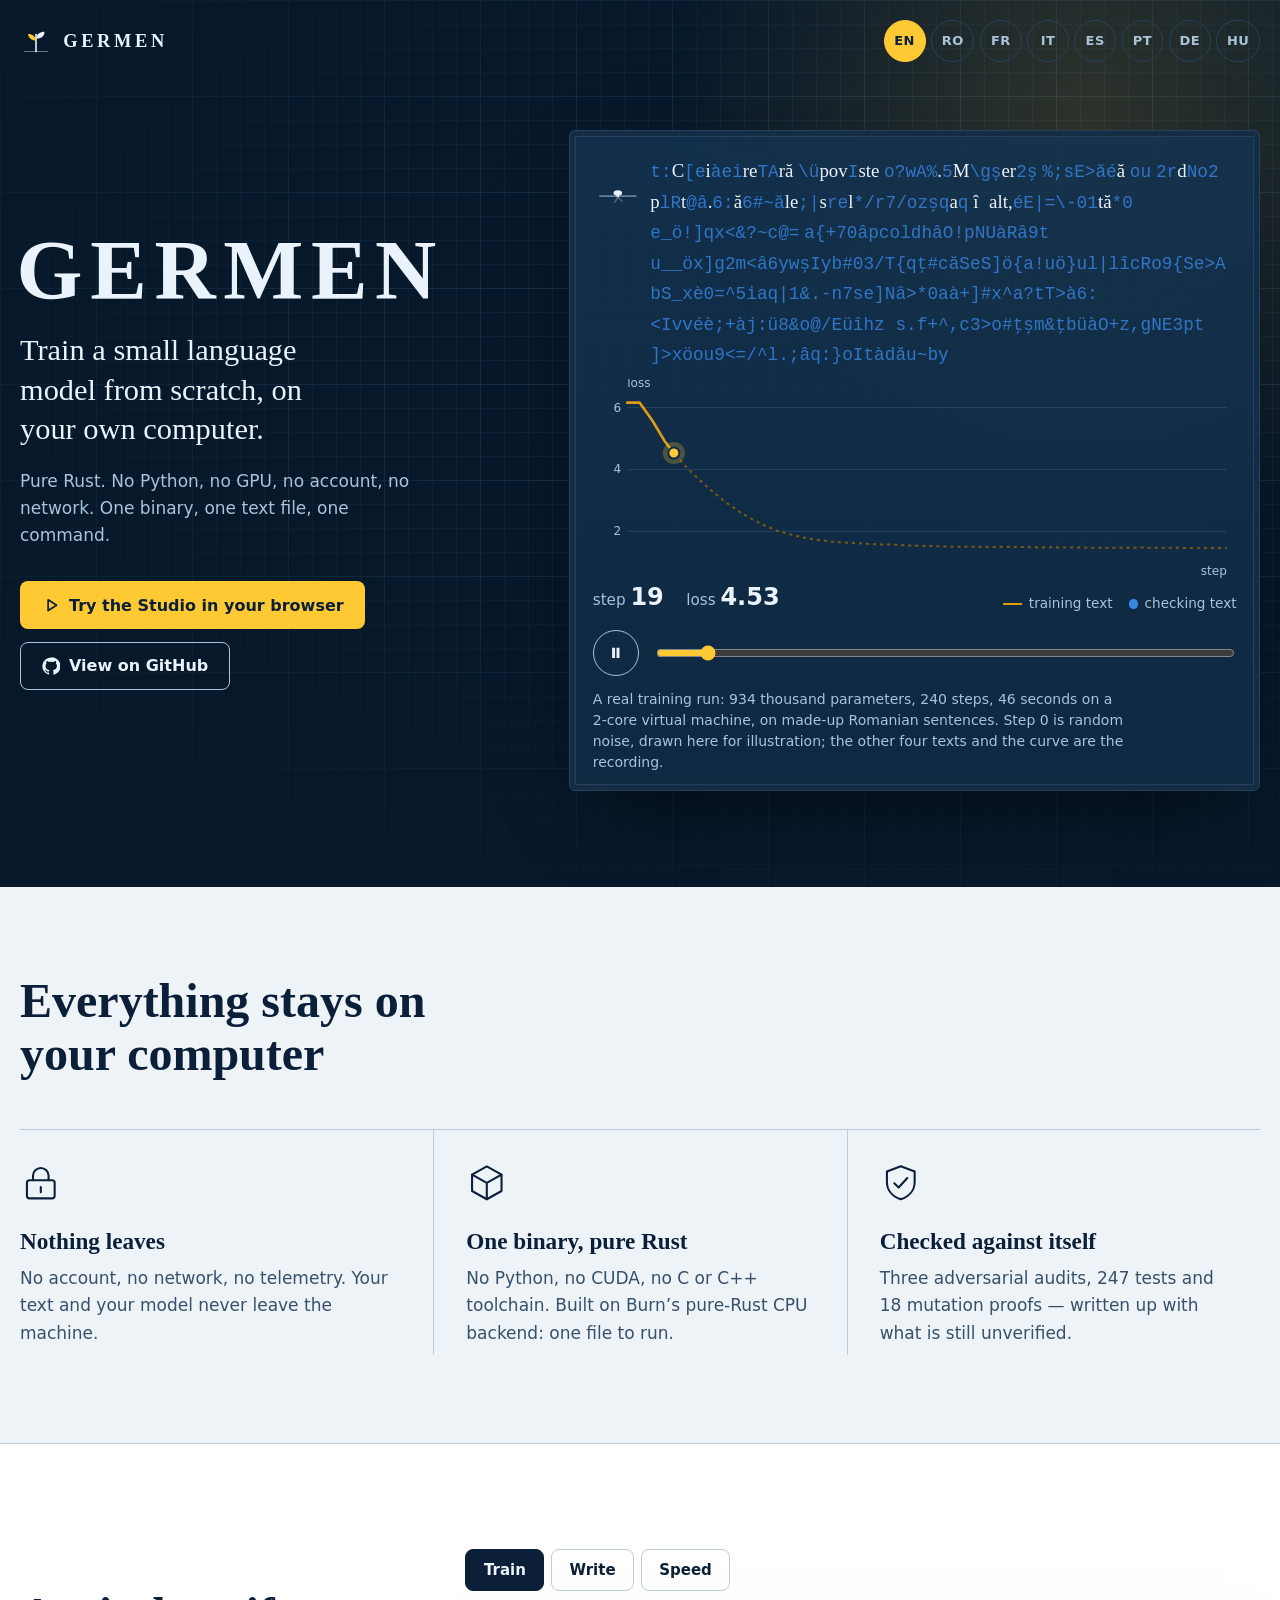
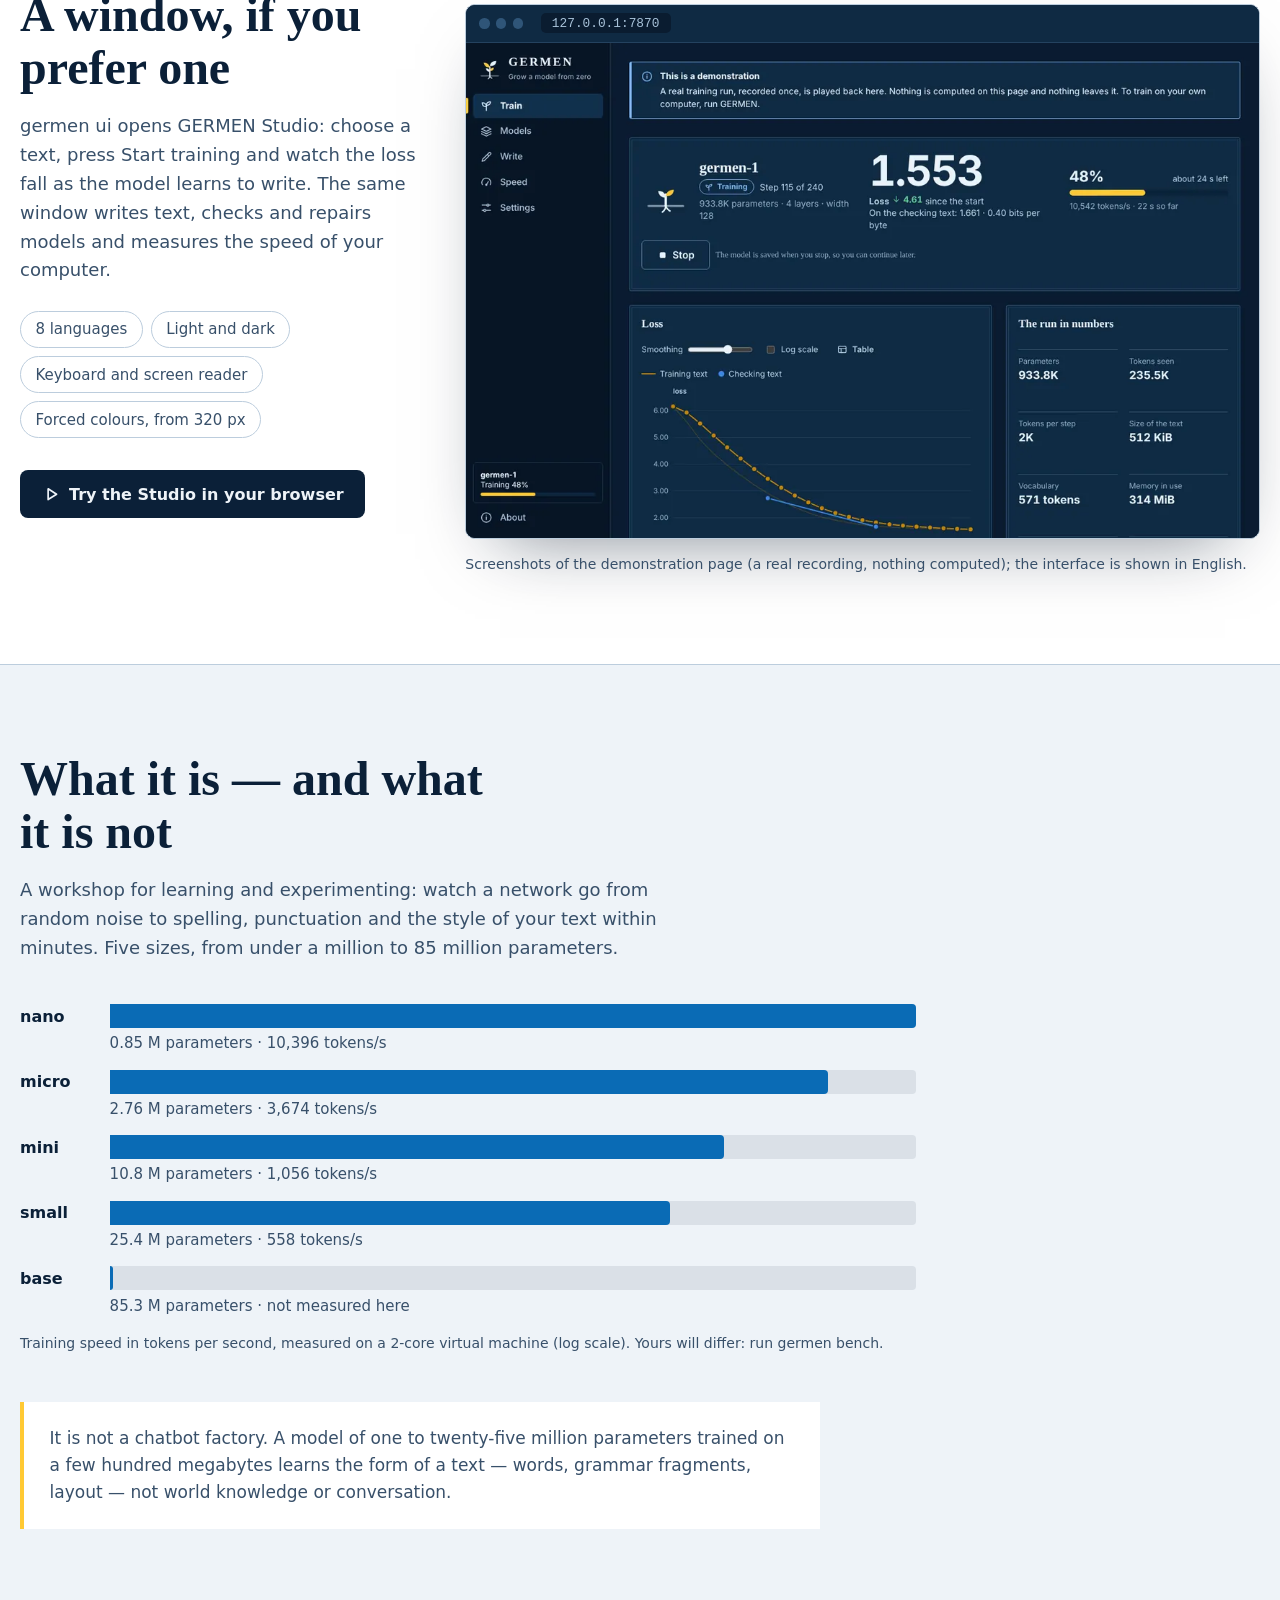
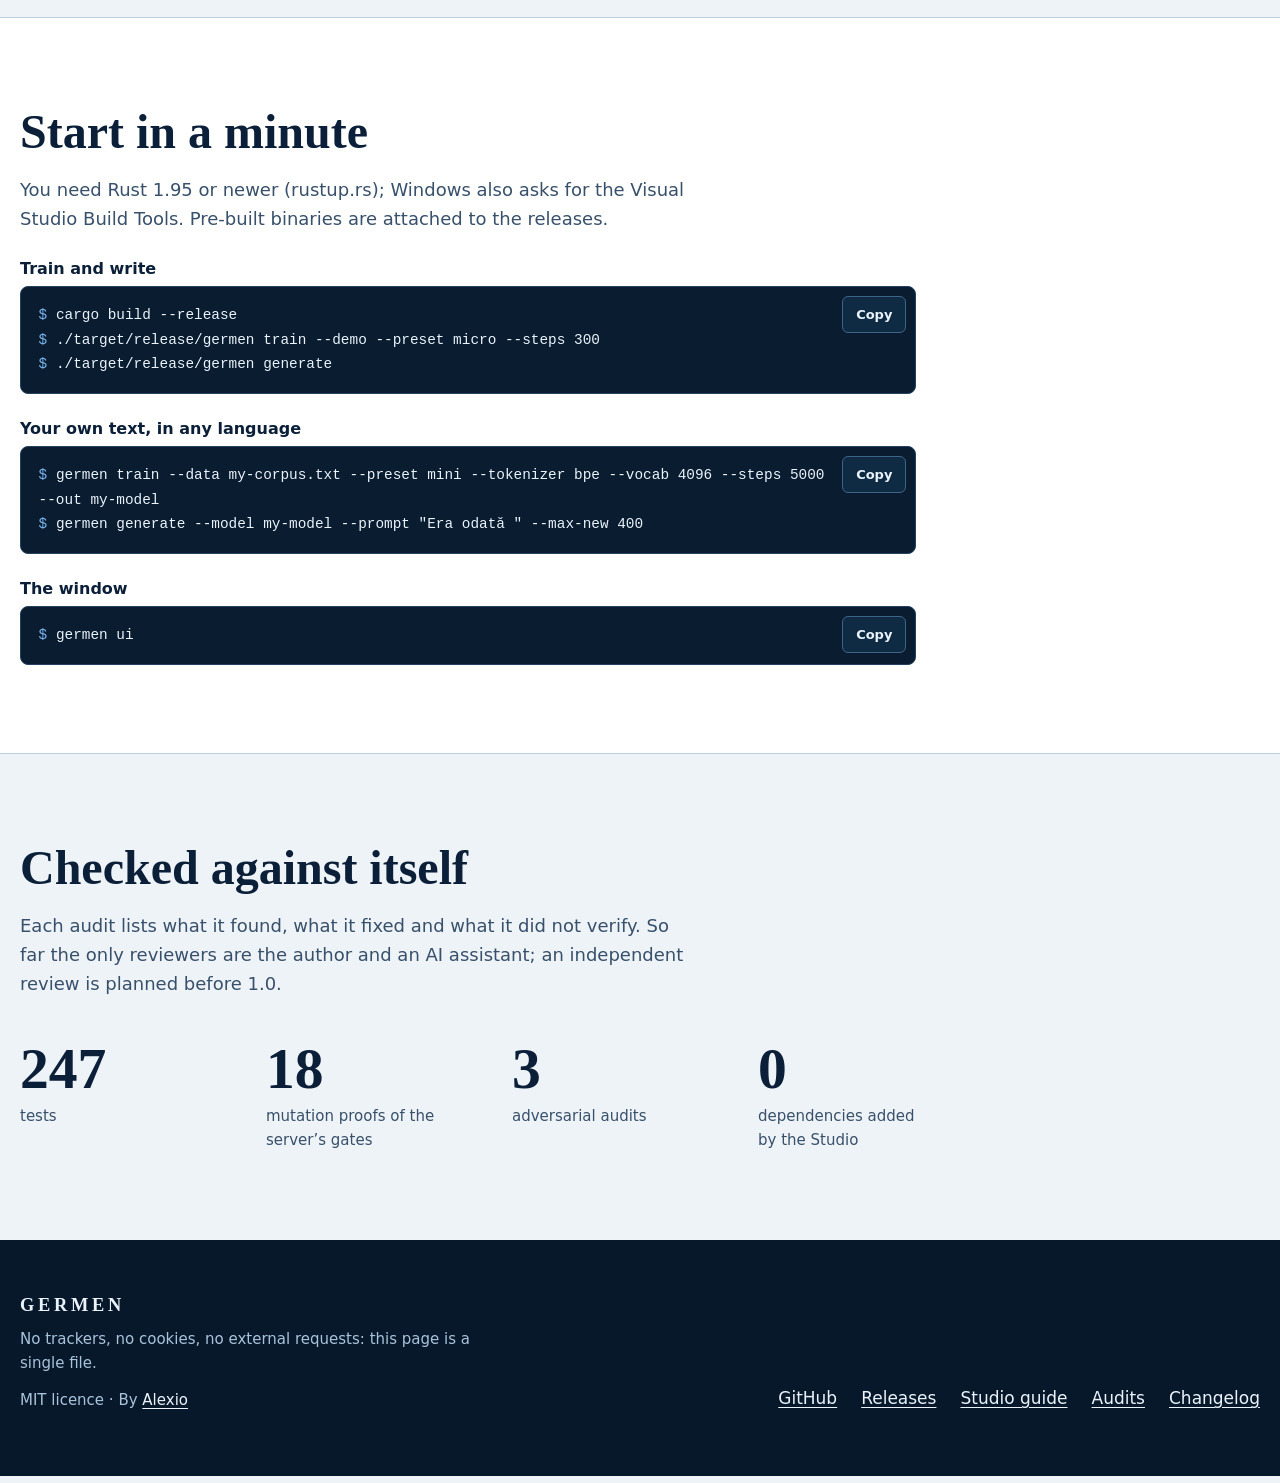
==== index.html @ 84aa61ec "Website: an eight-language presentation page and the Studio demo index.html is a single self-contain" ====
<!doctype html>
<html lang="en">
<head>
<meta charset="utf-8">
<meta name="viewport" content="width=device-width, initial-scale=1">
<meta name="color-scheme" content="dark light">
<title>GERMEN — train a small language model from scratch, on your own computer</title>
<meta name="description" content="GERMEN trains a small GPT from scratch, in pure Rust, on an ordinary CPU. No Python, no GPU, no account, no network. Open source, MIT.">
<meta property="og:title" content="GERMEN — a language model that grows on your own computer">
<meta property="og:description" content="Train a small GPT from scratch in pure Rust. No Python, no GPU, no account, no network.">
<meta property="og:type" content="website">
<link rel="icon" href="data:image/svg+xml,%3Csvg xmlns='http://www.w3.org/2000/svg' viewBox='0 0 64 64'%3E%3Crect width='64' height='64' rx='14' fill='%230f2a43'/%3E%3Cpath d='M32 52V30' stroke='%23eaf3fb' stroke-width='4' stroke-linecap='round' fill='none'/%3E%3Cpath d='M32 36C32 23 22 16 11 17c0 12 9 20 21 19z' fill='%23ffc933'/%3E%3Cpath d='M32 31c0-10 7-16 19-16 0 11-8 17-19 16z' fill='%23eaf3fb'/%3E%3C/svg%3E">
<style>
:root{
  --night:#07182a; --plate:#0f2a43; --plate2:#133250; --ink:#eaf3fb; --ink2:#a9c3da; --line:#24425f; --sun:#ffc933; --sun2:#ffd75c; --blue:#3987e5; --amber:#e39a14;
  --paper:#eef3f8; --card:#ffffff; --pink:#0b2038; --pink2:#38506a; --pline:#bccddd; --focus:#0b3a66;
  --serif:"Iowan Old Style","Palatino Linotype",Palatino,"Book Antiqua","Noto Serif",Georgia,serif;
  --sans:system-ui,-apple-system,"Segoe UI",Roboto,"Helvetica Neue",Arial,sans-serif;
  --mono:ui-monospace,"Cascadia Mono","SF Mono",Consolas,"Liberation Mono",monospace;
}
@media (prefers-color-scheme: dark){
  :root{ --paper:#0a1c30; --card:#0f2a43; --pink:#eaf3fb; --pink2:#bcd1e5; --pline:#2f5578; --focus:#ffc933; }
}
*,*::before,*::after{box-sizing:border-box}
html{scroll-behavior:smooth;-webkit-text-size-adjust:100%}
body{margin:0;background:var(--paper);color:var(--pink);font:1.0625rem/1.6 var(--sans)}
h1,h2,h3,p{margin:0}
a{color:inherit}
:focus-visible{outline:3px solid var(--focus);outline-offset:3px;border-radius:3px}
.hero :focus-visible,.foot :focus-visible{outline-color:var(--sun)}
.sr{position:absolute;width:1px;height:1px;margin:-1px;overflow:hidden;clip:rect(0 0 0 0);white-space:nowrap}
.skip{position:absolute;left:.75rem;top:-4rem;z-index:50;background:var(--sun);color:#0b2038;padding:.6rem 1rem;border-radius:6px;font-weight:650;text-decoration:none}
.skip:focus{top:.75rem}
.wrap{width:min(78rem,100% - 2.5rem);margin-inline:auto}

/* ------------------------------------------------------------ hero */
.hero{position:relative;background:var(--night);color:var(--ink);overflow:hidden;isolation:isolate}
.hero::before{content:"";position:absolute;inset:0;z-index:-2;
  background-image:linear-gradient(var(--line) 1px,transparent 1px),linear-gradient(90deg,var(--line) 1px,transparent 1px),
  linear-gradient(rgba(36,66,95,.45) 1px,transparent 1px),linear-gradient(90deg,rgba(36,66,95,.45) 1px,transparent 1px);
  background-size:96px 96px,96px 96px,24px 24px,24px 24px;opacity:.55;
  -webkit-mask-image:radial-gradient(120% 90% at 70% 40%,#000 25%,transparent 78%);mask-image:radial-gradient(120% 90% at 70% 40%,#000 25%,transparent 78%)}
.hero::after{content:"";position:absolute;width:60rem;height:60rem;right:-18rem;top:-22rem;z-index:-1;border-radius:50%;
  background:radial-gradient(circle,rgba(255,201,51,.16),rgba(255,201,51,0) 62%)}
.top{display:flex;flex-wrap:wrap;gap:1rem 1.5rem;align-items:center;justify-content:space-between;padding:1.25rem 0}
.mark{display:flex;align-items:center;gap:.7rem;text-decoration:none;font:600 1.15rem/1 var(--serif);letter-spacing:.2em}
.mark svg{width:2rem;height:2rem}
.langs{display:flex;flex-wrap:wrap;gap:.35rem;margin:0;padding:0;list-style:none}
.langs button{font:600 .8125rem/1 var(--sans);letter-spacing:.04em;min-width:2.6rem;min-height:2.6rem;padding:.4rem .6rem;border-radius:999px;border:1px solid var(--line);background:transparent;color:var(--ink2);cursor:pointer}
.langs button:hover{border-color:var(--ink2);color:var(--ink)}
.langs button[aria-pressed="true"]{background:var(--sun);border-color:var(--sun);color:#0b2038}
.hero-grid{display:grid;gap:2.5rem;padding:2rem 0 4.5rem;align-items:center}
@media(min-width:64rem){.hero-grid{grid-template-columns:minmax(0,5fr) minmax(0,7fr);padding:3rem 0 6rem;gap:3.5rem}}
.title{font:600 clamp(3.2rem,12vw,5.3rem)/.92 var(--serif);letter-spacing:.09em;margin-left:-.04em}
.tag{font:400 clamp(1.35rem,2.6vw,1.9rem)/1.3 var(--serif);margin-top:1.4rem;max-width:22ch;color:var(--ink)}
.sub{margin-top:1.1rem;max-width:38ch;color:var(--ink2);font-size:1.0625rem}
.cta{display:flex;flex-wrap:wrap;gap:.8rem;margin-top:2rem}
.btn{display:inline-flex;align-items:center;gap:.55rem;min-height:3rem;padding:.7rem 1.3rem;border-radius:8px;font:650 1rem/1.2 var(--sans);text-decoration:none;border:1.5px solid transparent;cursor:pointer}
.btn svg{width:1.15rem;height:1.15rem;flex:none}
.btn-sun{background:var(--sun);color:#0b2038}.btn-sun:hover{background:var(--sun2)}
.btn-line{border-color:var(--ink2);color:var(--ink);background:transparent}.btn-line:hover{border-color:var(--ink);background:rgba(234,243,251,.08)}

/* the plate: the instrument that shows a model learning */
.plate{background:linear-gradient(180deg,rgba(19,50,80,.86),rgba(15,42,67,.92));border:1px solid var(--line);border-radius:6px;box-shadow:0 30px 80px -30px rgba(0,0,0,.7),inset 0 0 0 5px rgba(7,24,42,.5),inset 0 0 0 6px var(--line);padding:1.4rem 1.4rem 1.1rem}
.out{position:relative;min-height:12.6rem;font:1.18rem/1.55 var(--serif);color:var(--ink);overflow:hidden;padding:.2rem .2rem 0 3.6rem}
.out .sprout{position:absolute;left:0;top:.1rem;width:3.1rem;height:auto}
.out-text{white-space:pre-wrap;overflow-wrap:anywhere;margin:0}
.out-text i{font-style:normal}
.out-text .n{color:var(--blue);opacity:.8;font-family:var(--mono);font-size:.94em}
.chart{display:block;width:100%;height:auto;margin-top:.6rem}
.chart text{font:12px var(--sans);fill:var(--ink2)}
@media(max-width:600px){.chart text{font-size:22px}}
.chart .grid{stroke:var(--line);stroke-width:1}
.chart .ghost{fill:none;stroke:#7a5a12;stroke-width:2;stroke-dasharray:3 4}
.chart .live{fill:none;stroke:var(--amber);stroke-width:2.6;stroke-linejoin:round;stroke-linecap:round}
.chart .val{fill:var(--blue);stroke:var(--plate);stroke-width:2}
.chart .head{fill:var(--sun);stroke:var(--plate);stroke-width:2}
.chart .halo{fill:var(--sun);opacity:.25}
.readout{display:flex;flex-wrap:wrap;gap:.2rem 1.4rem;align-items:baseline;color:var(--ink2);font-size:.95rem;margin-top:.3rem}
.readout b{color:var(--ink);font:600 1.5rem/1 var(--sans);font-variant-numeric:tabular-nums}
.readout .legend{margin-left:auto;display:flex;gap:1rem;font-size:.85rem}
.legend span{display:inline-flex;align-items:center;gap:.4rem}
.legend i{display:inline-block;width:1.2rem;border-top:2.5px solid var(--amber)}
.legend i.d{width:.6rem;height:.6rem;border:0;border-radius:50%;background:var(--blue)}
.ctl{display:flex;align-items:center;gap:.9rem;margin-top:.9rem}
.ctl button{flex:none;width:2.9rem;height:2.9rem;border-radius:50%;border:1.5px solid var(--ink2);background:transparent;color:var(--ink);display:grid;place-items:center;cursor:pointer}
.ctl button:hover{border-color:var(--sun);color:var(--sun)}
.ctl button svg{width:1.1rem;height:1.1rem}
.ctl input[type=range]{flex:1;min-width:0;height:2.4rem;accent-color:var(--sun);background:transparent;cursor:pointer}
.cap{margin-top:.8rem;color:var(--ink2);font-size:.875rem;line-height:1.5;max-width:60ch}

/* ------------------------------------------------------------ sections */
section{padding:5.5rem 0}
.h2{font:600 clamp(1.9rem,4.2vw,3rem)/1.1 var(--serif);max-width:20ch}
.lead{margin-top:1.1rem;max-width:58ch;color:var(--pink2);font-size:1.125rem}
.promises{display:grid;gap:0;margin-top:3rem;border-top:1px solid var(--pline)}
@media(min-width:56rem){.promises{grid-template-columns:repeat(3,1fr)}}
.promise{padding:2rem 0 .5rem}
@media(min-width:56rem){.promise{padding:2rem 2rem .5rem 0}.promise+.promise{padding-left:2rem;border-left:1px solid var(--pline)}}
.promise svg{width:2.6rem;height:2.6rem;color:var(--pink)}
.promise h3{font:600 1.45rem/1.2 var(--serif);margin-top:1rem}
.promise p{margin-top:.6rem;color:var(--pink2)}
.studio{background:var(--card);border-block:1px solid var(--pline)}
.studio-grid{display:grid;gap:3rem;align-items:center}
@media(min-width:64rem){.studio-grid{grid-template-columns:minmax(0,4fr) minmax(0,8fr)}}
.feats{display:flex;flex-wrap:wrap;gap:.5rem;margin:1.6rem 0 0;padding:0;list-style:none}
.feats li{border:1px solid var(--pline);border-radius:999px;padding:.35rem .9rem;font-size:.9375rem;color:var(--pink2)}
.btn-dark{background:var(--pink);color:var(--paper);margin-top:2rem}.btn-dark:hover{opacity:.9}
.shotbox{border:1px solid var(--pline);border-radius:10px;overflow:hidden;box-shadow:0 30px 70px -35px rgba(5,20,40,.55);background:#0a1c30}
.bar{display:flex;align-items:center;gap:.4rem;padding:.55rem .8rem;background:#0f2a43;border-bottom:1px solid #24425f}
.bar i{width:.65rem;height:.65rem;border-radius:50%;background:#2f5578}
.bar code{margin-left:.7rem;font:.8rem var(--mono);color:#a9c3da;background:#0a1c30;border-radius:5px;padding:.15rem .7rem}
.shotbox img{display:block;width:100%;height:auto}
.shotbox img[hidden]{display:none}
.tabs{display:flex;gap:.4rem;margin:1.1rem 0 .8rem;padding:0;list-style:none}
.tabs button{font:600 .9375rem var(--sans);min-height:2.6rem;padding:.4rem 1.1rem;border-radius:8px;border:1px solid var(--pline);background:transparent;color:var(--pink);cursor:pointer}
.tabs button[aria-selected="true"]{background:var(--pink);color:var(--paper);border-color:var(--pink)}
.fine{font-size:.875rem;color:var(--pink2);margin-top:.9rem}
.sizes{margin-top:2.6rem;display:grid;gap:.9rem;max-width:56rem}
.size{display:grid;grid-template-columns:4.6rem minmax(0,1fr);gap:.2rem 1rem;align-items:center}
.size .nm{font:650 1rem var(--sans)}
.size .tr{position:relative;height:1.5rem;background:color-mix(in srgb,var(--pink) 9%,transparent);border-radius:0 4px 4px 0}
.size .fl{position:absolute;inset:0 auto 0 0;background:#0a6bb5;border-radius:0 4px 4px 0;min-width:3px}
@media(prefers-color-scheme:dark){.size .fl{background:#3987e5}}
.size .vl{grid-column:2;font-size:.9375rem;color:var(--pink2);font-variant-numeric:tabular-nums}
.not{margin-top:3rem;padding:1.4rem 1.6rem;border-left:4px solid var(--sun);background:var(--card);max-width:50rem}
.not p{color:var(--pink2)}
.code{margin-top:1.6rem;max-width:56rem}
.code h3{font:650 1rem var(--sans);margin-bottom:.5rem}
.pre{position:relative;background:#0a1c30;color:#eaf3fb;border-radius:8px;padding:1rem 4.6rem 1rem 1.1rem;font:.9rem/1.7 var(--mono);white-space:pre-wrap;overflow-wrap:anywhere;border:1px solid #24425f}
.pre .p{color:#7db6f2;user-select:none}
.copy{position:absolute;right:.55rem;top:.55rem;min-height:2.3rem;padding:.2rem .8rem;border-radius:6px;border:1px solid #3d6486;background:#0f2a43;color:#eaf3fb;font:600 .8125rem var(--sans);cursor:pointer}
.copy:hover{border-color:var(--sun)}
.stats{display:grid;grid-template-columns:repeat(2,1fr);gap:2rem 1.5rem;margin-top:2.6rem;max-width:60rem}
@media(min-width:48rem){.stats{grid-template-columns:repeat(4,1fr)}}
.stat b{display:block;font:600 clamp(2.4rem,5vw,3.6rem)/1 var(--serif);font-variant-numeric:lining-nums tabular-nums}
.stat span{display:block;margin-top:.4rem;color:var(--pink2);font-size:.9375rem;max-width:18ch}
.foot{background:var(--night);color:var(--ink2);padding:3.5rem 0 4rem}
.foot .wrap{display:grid;gap:2rem}
@media(min-width:56rem){.foot .wrap{grid-template-columns:1fr auto;align-items:end}}
.foot .mark{color:var(--ink)}
.foot ul{display:flex;flex-wrap:wrap;gap:.4rem 1.5rem;margin:0;padding:0;list-style:none}
.foot a{color:var(--ink);text-underline-offset:.2em}
.foot p{max-width:52ch;font-size:.9375rem;margin-top:.8rem}
@media(prefers-reduced-motion:reduce){html{scroll-behavior:auto}}
</style>
</head>
<body>
<a class="skip" href="#main" data-i="skip">Skip to content</a>

<header class="hero">
 <div class="wrap">
  <div class="top">
   <a class="mark" href="#top" aria-label="GERMEN" id="top"><svg viewBox="0 0 64 64" aria-hidden="true" focusable="false"><path d="M9 53h46" stroke="#a9c3da" stroke-width="2.4" stroke-linecap="round" opacity=".55"/><path d="M32 53V19" stroke="#eaf3fb" stroke-width="3.2" stroke-linecap="round" fill="none"/><path d="M32 31C23 31 17 26 16 18c9 0 15 5 16 13z" fill="#ffc933"/><path d="M32 27c1-9 8-13.5 17-13.5 0 9-7 14.5-17 13.5z" fill="#eaf3fb"/></svg>GERMEN</a>
   <nav aria-label="Language"><ul class="langs" id="langs"></ul></nav>
  </div>
  <div class="hero-grid">
   <div>
    <h1 class="title">GERMEN</h1>
    <p class="tag" data-i="tag">Train a small language model from scratch, on your own computer.</p>
    <p class="sub" data-i="sub">Pure Rust. No Python, no GPU, no account, no network.</p>
    <div class="cta">
     <a class="btn btn-sun" href="demo.html"><svg viewBox="0 0 24 24" fill="none" stroke="currentColor" stroke-width="2.2" stroke-linecap="round" stroke-linejoin="round" aria-hidden="true"><path d="M8 5v14l11-7z"/></svg><span data-i="ctaDemo">Try the Studio in your browser</span></a>
     <a class="btn btn-line" href="https://github.com/chiuta/GERMEN"><svg viewBox="0 0 24 24" fill="currentColor" aria-hidden="true"><path d="M12 .5a11.5 11.5 0 0 0-3.64 22.41c.58.1.79-.25.79-.56v-2c-3.2.7-3.88-1.37-3.88-1.37-.52-1.33-1.28-1.69-1.28-1.69-1.04-.71.08-.7.08-.7 1.15.08 1.76 1.19 1.76 1.19 1.03 1.76 2.7 1.25 3.36.96.1-.75.4-1.25.73-1.54-2.55-.29-5.24-1.28-5.24-5.69 0-1.26.45-2.28 1.19-3.09-.12-.29-.52-1.46.11-3.04 0 0 .97-.31 3.17 1.18a11 11 0 0 1 5.78 0c2.2-1.49 3.17-1.18 3.17-1.18.63 1.58.23 2.75.11 3.04.74.81 1.19 1.83 1.19 3.09 0 4.42-2.7 5.4-5.27 5.68.41.36.78 1.06.78 2.14v3.17c0 .31.21.67.8.56A11.5 11.5 0 0 0 12 .5z"/></svg><span data-i="ctaGh">View on GitHub</span></a>
    </div>
   </div>

   <div class="plate" role="group" aria-labelledby="plate-h">
    <p class="sr" id="plate-h" data-i="plateH">A real recording of a model learning to write</p>
    <div class="out">
     <svg class="sprout" id="sprout" viewBox="0 0 64 64" aria-hidden="true" focusable="false"></svg>
     <p class="out-text" id="out" aria-hidden="true"></p>
     <p class="sr" id="srtext" lang="ro"></p>
    </div>
    <svg class="chart" id="chart" viewBox="0 0 640 200" aria-hidden="true" focusable="false"></svg>
    <div class="readout">
     <span><span data-i="step">step</span> <b id="r-step">0</b></span>
     <span><span data-i="loss">loss</span> <b id="r-loss">–</b></span>
     <span class="legend"><span><i></i><span data-i="lTrain">training text</span></span><span><i class="d"></i><span data-i="lCheck">checking text</span></span></span>
    </div>
    <div class="ctl">
     <button type="button" id="play" aria-label="Pause"></button>
     <input type="range" id="scrub" min="0" max="240" step="1" value="0" aria-label="Training step">
    </div>
    <p class="cap" data-i="cap">A real training run.</p>
   </div>
  </div>
 </div>
</header>

<main id="main">
 <section>
  <div class="wrap">
   <h2 class="h2" data-i="p.h">Everything stays on your computer</h2>
   <div class="promises">
    <div class="promise">
     <svg viewBox="0 0 48 48" fill="none" stroke="currentColor" stroke-width="2.4" stroke-linecap="round" stroke-linejoin="round" aria-hidden="true"><rect x="8" y="21" width="32" height="21" rx="3"/><path d="M15 21v-5a9 9 0 0 1 18 0v5"/><path d="M24 29v6"/></svg>
     <h3 data-i="p1t">Nothing leaves</h3><p data-i="p1d">…</p>
    </div>
    <div class="promise">
     <svg viewBox="0 0 48 48" fill="none" stroke="currentColor" stroke-width="2.4" stroke-linecap="round" stroke-linejoin="round" aria-hidden="true"><path d="M24 5 41 14.5v19L24 43 7 33.5v-19z"/><path d="M24 24 41 14.5M24 24 7 14.5M24 24v19"/></svg>
     <h3 data-i="p2t">One binary</h3><p data-i="p2d">…</p>
    </div>
    <div class="promise">
     <svg viewBox="0 0 48 48" fill="none" stroke="currentColor" stroke-width="2.4" stroke-linecap="round" stroke-linejoin="round" aria-hidden="true"><path d="M24 5 8 11v12c0 10 7 17 16 20 9-3 16-10 16-20V11z"/><path d="m16.5 24.5 5 5 10-11"/></svg>
     <h3 data-i="p3t">Checked</h3><p data-i="p3d">…</p>
    </div>
   </div>
  </div>
 </section>

 <section class="studio" id="studio">
  <div class="wrap studio-grid">
   <div>
    <h2 class="h2" data-i="s.h">A window, if you prefer one</h2>
    <p class="lead" data-i="s.d">…</p>
    <ul class="feats" id="feats"></ul>
    <a class="btn btn-dark" href="demo.html"><svg viewBox="0 0 24 24" fill="none" stroke="currentColor" stroke-width="2.2" stroke-linecap="round" stroke-linejoin="round" aria-hidden="true"><path d="M8 5v14l11-7z"/></svg><span data-i="ctaDemo">Try the Studio in your browser</span></a>
   </div>
   <div>
    <div role="tablist" class="tabs" id="tabs" aria-label="Studio"></div>
    <div class="shotbox">
     <div class="bar" aria-hidden="true"><i></i><i></i><i></i><code>127.0.0.1:7870</code></div>
     <div id="shot-train" role="tabpanel" aria-labelledby="tab-train" tabindex="0"><img id="img-train" src="[data-uri]" width="1100" height="688" alt=""></div>
     <div id="shot-write" role="tabpanel" aria-labelledby="tab-write" tabindex="0" hidden><img id="img-write" src="[data-uri]" width="1100" height="688" alt=""></div>
     <div id="shot-speed" role="tabpanel" aria-labelledby="tab-speed" tabindex="0" hidden><img id="img-speed" src="[data-uri]" width="1100" height="688" alt=""></div>
    </div>
    <p class="fine" data-i="s.note">…</p>
   </div>
  </div>
 </section>

 <section>
  <div class="wrap">
   <h2 class="h2" data-i="h.h">What it is — and what it is not</h2>
   <p class="lead" data-i="h.d">…</p>
   <div class="sizes" id="sizes" role="list"></div>
   <p class="fine" data-i="z.note">…</p>
   <div class="not"><p data-i="h.not">…</p></div>
  </div>
 </section>

 <section class="studio" id="start">
  <div class="wrap">
   <h2 class="h2" data-i="g.h">Start in a minute</h2>
   <p class="lead" data-i="g.d">…</p>
   <div class="code"><h3 data-i="g.b1">Train and write</h3><div class="pre"><button class="copy" type="button" data-copy="0" data-i="copy">Copy</button><code id="c0"><span class="p">$ </span>cargo build --release
<span class="p">$ </span>./target/release/germen train --demo --preset micro --steps 300
<span class="p">$ </span>./target/release/germen generate</code></div></div>
   <div class="code"><h3 data-i="g.b2">Your own text</h3><div class="pre"><button class="copy" type="button" data-copy="1" data-i="copy">Copy</button><code id="c1"><span class="p">$ </span>germen train --data my-corpus.txt --preset mini --tokenizer bpe --vocab 4096 --steps 5000 --out my-model
<span class="p">$ </span>germen generate --model my-model --prompt "Era odată " --max-new 400</code></div></div>
   <div class="code"><h3 data-i="g.b3">The window</h3><div class="pre"><button class="copy" type="button" data-copy="2" data-i="copy">Copy</button><code id="c2"><span class="p">$ </span>germen ui</code></div></div>
  </div>
 </section>

 <section>
  <div class="wrap">
   <h2 class="h2" data-i="t.h">Checked against itself</h2>
   <p class="lead" data-i="t.d">…</p>
   <div class="stats" id="stats"></div>
  </div>
 </section>
</main>

<footer class="foot">
 <div class="wrap">
  <div>
   <a class="mark" href="#top" aria-label="GERMEN">GERMEN</a>
   <p data-i="f.priv">No trackers, no cookies, no external requests: this page is a single file.</p>
   <p><span data-i="f.lic">MIT licence</span> · <span data-i="f.by">By</span> <a href="https://trom.tf">Alexio</a></p>
  </div>
  <ul>
   <li><a href="https://github.com/chiuta/GERMEN">GitHub</a></li>
   <li><a href="https://github.com/chiuta/GERMEN/releases" data-i="f.rel">Releases</a></li>
   <li><a href="https://github.com/chiuta/GERMEN/blob/main/docs/STUDIO.md" data-i="f.studio">Studio guide</a></li>
   <li><a href="https://github.com/chiuta/GERMEN/blob/main/docs/AUDIT.md" data-i="f.audit">Audits</a></li>
   <li><a href="https://github.com/chiuta/GERMEN/blob/main/CHANGELOG.md" data-i="f.log">Changelog</a></li>
  </ul>
 </div>
</footer>

<script>
(() => {
'use strict';
const DATA = {"loss":[[5,6.15932],[10,5.59092],[15,4.91367],[20,4.39291],[25,3.96493],[30,3.58265],[35,3.22847],[40,2.90625],[45,2.62782],[50,2.38963],[55,2.18897],[60,2.01803],[65,1.90457],[70,1.80822],[75,1.73474],[80,1.68333],[85,1.64705],[90,1.62654],[95,1.6016],[100,1.57734],[105,1.56993],[110,1.54937],[115,1.53843],[120,1.52092],[125,1.51757],[130,1.50043],[135,1.50244],[140,1.49895],[145,1.48847],[150,1.50373],[155,1.49138],[160,1.48904],[165,1.47835],[170,1.48151],[175,1.47738],[180,1.48034],[185,1.47113],[190,1.47115],[195,1.46729],[200,1.46677],[205,1.47571],[210,1.47123],[215,1.46775],[220,1.46513],[225,1.45982],[230,1.4682],[235,1.45976],[240,1.45854]],"val":[[40,2.7289],[80,1.66094],[120,1.51443],[160,1.48028],[200,1.46925],[240,1.45761]],"samples":[[60,". Copiii repară o poveste lungă. Meșterii așteaptă un pod de piatră. Păsările ascultă un copac înalt, dar caută o poveste lungă. \nCopiii ascultă o poveste lungă pe acasă. \nAstronomul construiește o carte veche. Croitoreasa desenează un carte veche. \nAna caută un copac înalt, și repară luna plină pe munte. Cercetătorii repară un pod de piatră. Vulpea găsește luna plină. Mihai repară un cântec frumos, apoi poartă așteaptă harta orașului, iar apoi. \nCopilul o lampă albastră. \nProfesorul desenează un telescop mic seara. \n de piatră, dar citește o carte veche, apoi așteaptă un cântec frumos. Doctorița găsește dar construiește o carte veche acasă. Pescarul așteaptă o poveste lungă. Profesorul desenează un pod de piatră lângă fereastră, iar apoi desenează harta orașului, și găsește un ascultă vechea fântână. Croitoreasa poartă un telescop"],[120,". Meșterii construiesc un copac înalt, iar apoi repară pădurea întunecată. Inginerul găsește un copac înalt. \nCopilul construiește o scrisoare, dar poartă o lampă albastră. Pescarul repară vechea fântână. Ana găsește vechea fântână, și caută luna plină. Pisica citește luna plină pe malul râului. Păsările poartă o scrisoare, și ascultă un cântec frumos. \nDoctorița găsește o carte veche. Inginerul ascultă un cântec frumos. \nAstronomul ascultă un copac înalt. Cercetătorii văd o lampă albastră seara. Profesorul așteaptă pădurea întunecată. Ana construiește un pod de piatră, apoi poartă vechea fântână. Meșterii desenează o scrisoare lângă fereastră. Cercetătorii ascultă un telescop mic. \nMeșterii găsesc vechea fântână. Croitoreasa găsește un pod de piatră, dar vede un pod de piatră. Copiii văd un copac înalt. Copiii așteaptă o carte veche lângă fereastră. \nCroitoreasa repară pădurea"],[180,". Bunica citește vechea fântână, și construiește un pod de piatră în bibliotecă. Croitoreasa așteaptă luna plină, dar ascultă vechea fântână în bibliotecă. \nCălătorii ascultă o lampă albastră, apoi vede o poveste lungă la școală. Ana construiește vechea fântână luna plină, și caută un telescop mic dimineața. Inginerul ascultă o carte veche, și poartă o scrisoare. \nCercetătorii găsesc un telescop mic lângă fereastră. Mihai așteaptă o lampă albastră, și poartă un telescop mic dimineața. Pisica citește o lampă albastră. \nAna găsește o lampă albastră pe munte. Păsările repară un telescop mic. Mihai repară un pod de piatră, apoi desenează o carte veche în parc. \nVulpea așteaptă harta orașului, dar desenează o scrisoare în parc. Vulpea repară o scrisoare. Bunica vede un telescop mic în bibliotecă. Meșterii ascultă vechea fântână. \nAstronomul citește un"],[240,". Inginerul desenează vechea fântână în bibliotecă. Călătorii găsesc o lampă albastră. Vulpea așteaptă un copac înalt. Pescarul găsește harta orașului, și poartă o poveste lungă. Astronomul vede o scrisoare, apoi repară o scrisoare. Pisica vede harta orașului, și așteaptă luna plină în parc. \nAna găsește harta orașului, dar citește luna plină. \nAna desenează o lampă albastră, și vede vechea fântână. Profesorul caută o poveste lungă în parc. \nElevii citesc un pod de piatră, apoi ascultă o carte veche lângă fereastră. Mihai poartă o lampă albastră, și ascultă un copac înalt. Ana caută pădurea întunecată. \nDoctorița desenează o scrisoare. \nVulpea așteaptă pădurea întunecată, dar poartă un pod de piatră. Meșterii găsesc o scrisoare, apoi poartă un telescop mic dimineața. Păsările repară o poveste lungă în bibliotecă. \nMihai poartă o"]]};
const LANGS = [['en','EN','English'],['ro','RO','Română'],['fr','FR','Français'],['it','IT','Italiano'],['es','ES','Español'],['pt','PT','Português'],['de','DE','Deutsch'],['hu','HU','Magyar']];
const T = {"en":{"title":"GERMEN — train a small language model from scratch, on your own computer","desc":"GERMEN trains a small GPT from scratch, in pure Rust, on an ordinary CPU. No Python, no GPU, no account, no network. Open source, MIT.","skip":"Skip to content","langLabel":"Language","tag":"Train a small language model from scratch, on your own computer.","sub":"Pure Rust. No Python, no GPU, no account, no network. One binary, one text file, one command.","ctaDemo":"Try the Studio in your browser","ctaGh":"View on GitHub","plateH":"A real recording of a model learning to write","step":"step","loss":"loss","lTrain":"training text","lCheck":"checking text","play":"Play","pause":"Pause","replay":"Replay","slider":"Training step","cap":"A real training run: 934 thousand parameters, 240 steps, 46 seconds on a 2-core virtual machine, on made-up Romanian sentences. Step 0 is random noise, drawn here for illustration; the other four texts and the curve are the recording.","p.h":"Everything stays on your computer","p1t":"Nothing leaves","p1d":"No account, no network, no telemetry. Your text and your model never leave the machine.","p2t":"One binary, pure Rust","p2d":"No Python, no CUDA, no C or C++ toolchain. Built on Burn’s pure-Rust CPU backend: one file to run.","p3t":"Checked against itself","p3d":"Three adversarial audits, 247 tests and 18 mutation proofs — written up with what is still unverified.","s.h":"A window, if you prefer one","s.d":"germen ui opens GERMEN Studio: choose a text, press Start training and watch the loss fall as the model learns to write. The same window writes text, checks and repairs models and measures the speed of your computer.","s.f1":"8 languages","s.f2":"Light and dark","s.f3":"Keyboard and screen reader","s.f4":"Forced colours, from 320 px","s.tTrain":"Train","s.tWrite":"Write","s.tSpeed":"Speed","s.alttrain":"GERMEN Studio while training: the loss curve falling, with the speed and the size of the run.","s.altwrite":"GERMEN Studio writing text from a trained model.","s.altspeed":"GERMEN Studio measuring the training speed of five model sizes.","s.note":"Screenshots of the demonstration page (a real recording, nothing computed); the interface is shown in English.","h.h":"What it is — and what it is not","h.d":"A workshop for learning and experimenting: watch a network go from random noise to spelling, punctuation and the style of your text within minutes. Five sizes, from under a million to 85 million parameters.","z.note":"Training speed in tokens per second, measured on a 2-core virtual machine (log scale). Yours will differ: run germen bench.","z.m":"M parameters","z.tps":"tokens/s","z.na":"not measured here","h.not":"It is not a chatbot factory. A model of one to twenty-five million parameters trained on a few hundred megabytes learns the form of a text — words, grammar fragments, layout — not world knowledge or conversation.","g.h":"Start in a minute","g.d":"You need Rust 1.95 or newer (rustup.rs); Windows also asks for the Visual Studio Build Tools. Pre-built binaries are attached to the releases.","g.b1":"Train and write","g.b2":"Your own text, in any language","g.b3":"The window","copy":"Copy","copied":"Copied","select":"Selected","t.h":"Checked against itself","t.d":"Each audit lists what it found, what it fixed and what it did not verify. So far the only reviewers are the author and an AI assistant; an independent review is planned before 1.0.","x.tests":"tests","x.mut":"mutation proofs of the server’s gates","x.audits":"adversarial audits","x.deps":"dependencies added by the Studio","f.priv":"No trackers, no cookies, no external requests: this page is a single file.","f.lic":"MIT licence","f.by":"By","f.rel":"Releases","f.studio":"Studio guide","f.audit":"Audits","f.log":"Changelog"},"ro":{"title":"GERMEN — antrenează de la zero un model de limbaj, pe calculatorul tău","desc":"GERMEN antrenează de la zero un mic GPT, în Rust pur, pe un procesor obișnuit. Fără Python, fără placă video, fără cont, fără rețea. Open source, MIT.","skip":"Sari la conținut","langLabel":"Limba","tag":"Antrenează de la zero un mic model de limbaj, chiar pe calculatorul tău.","sub":"Rust pur. Fără Python, fără placă video, fără cont, fără rețea. Un singur executabil, un fișier text, o comandă.","ctaDemo":"Încearcă Studio în browser","ctaGh":"Vezi pe GitHub","plateH":"Înregistrarea reală a unui model care învață să scrie","step":"pasul","loss":"pierderea","lTrain":"text de antrenare","lCheck":"text de verificare","play":"Redă","pause":"Pauză","replay":"Redă din nou","slider":"Pasul de antrenare","cap":"O antrenare reală: 934 de mii de parametri, 240 de pași, 46 de secunde pe o mașină virtuală cu 2 nuclee, pe propoziții românești inventate. Pasul 0 e zgomot aleator, desenat aici ca ilustrație; celelalte patru texte și curba sunt înregistrarea.","p.h":"Totul rămâne pe calculatorul tău","p1t":"Nimic nu pleacă","p1d":"Fără cont, fără rețea, fără telemetrie. Textul și modelul tău nu părăsesc niciodată mașina.","p2t":"Un executabil, Rust pur","p2d":"Fără Python, fără CUDA, fără lanț de compilare C sau C++. Construit pe backend-ul CPU în Rust pur al lui Burn: un singur fișier de rulat.","p3t":"Verificat împotriva lui însuși","p3d":"Trei audituri adversariale, 247 de teste și 18 dovezi de mutație — cu tot cu ce nu a fost încă verificat.","s.h":"O fereastră, dacă preferi","s.d":"germen ui deschide GERMEN Studio: alegi un text, apeși Începe antrenarea și vezi cum scade pierderea pe măsură ce modelul învață să scrie. Aceeași fereastră scrie text, verifică și repară modele și măsoară viteza calculatorului tău.","s.f1":"8 limbi","s.f2":"Luminos și întunecat","s.f3":"Tastatură și cititor de ecran","s.f4":"Culori forțate, de la 320 px","s.tTrain":"Antrenează","s.tWrite":"Scrie","s.tSpeed":"Viteză","s.alttrain":"GERMEN Studio în timpul antrenării: curba pierderii scade, cu viteza și mărimea rulării.","s.altwrite":"GERMEN Studio scriind text dintr-un model antrenat.","s.altspeed":"GERMEN Studio măsurând viteza de antrenare a cinci mărimi de model.","s.note":"Capturi ale paginii de demonstrație (o înregistrare reală, nimic calculat); interfața e afișată în engleză.","h.h":"Ce este — și ce nu este","h.d":"Un atelier pentru învățat și experimentat: vezi o rețea trecând, în câteva minute, de la zgomot aleator la ortografie, punctuație și stilul textului tău. Cinci mărimi, de la sub un milion la 85 de milioane de parametri.","z.note":"Viteza de antrenare în tokeni pe secundă, măsurată pe o mașină virtuală cu 2 nuclee (scară logaritmică). A ta va diferi: rulează germen bench.","z.m":"mil. parametri","z.tps":"tokeni/s","z.na":"nemăsurat aici","h.not":"Nu e o fabrică de chatbot-uri. Un model de unu până la douăzeci și cinci de milioane de parametri, antrenat pe câteva sute de megabyți, învață forma unui text — cuvinte, fragmente de gramatică, aranjare — nu cunoștințe despre lume sau conversație.","g.h":"Pornești într-un minut","g.d":"Ai nevoie de Rust 1.95 sau mai nou (rustup.rs); pe Windows se cer și Visual Studio Build Tools. Binare gata făcute sunt atașate versiunilor publicate.","g.b1":"Antrenezi și scrii","g.b2":"Textul tău, în orice limbă","g.b3":"Fereastra","copy":"Copiază","copied":"Copiat","select":"Selectat","t.h":"Verificat împotriva lui însuși","t.d":"Fiecare audit spune ce a găsit, ce a reparat și ce nu a verificat. Până acum singurii recenzenți sunt autorul și un asistent AI; o recenzie independentă e planificată înainte de 1.0.","x.tests":"teste","x.mut":"dovezi de mutație pentru porțile serverului","x.audits":"audituri adversariale","x.deps":"dependențe adăugate de Studio","f.priv":"Fără urmăritoare, fără cookie-uri, fără cereri externe: pagina asta e un singur fișier.","f.lic":"Licență MIT","f.by":"De","f.rel":"Versiuni","f.studio":"Ghidul Studio","f.audit":"Audituri","f.log":"Istoric modificări"},"fr":{"title":"GERMEN — entraîner un petit modèle de langage de zéro, sur votre ordinateur","desc":"GERMEN entraîne un petit GPT de zéro, en Rust pur, sur un processeur ordinaire. Sans Python, sans GPU, sans compte, sans réseau. Open source, MIT.","skip":"Aller au contenu","langLabel":"Langue","tag":"Entraînez un petit modèle de langage de zéro, sur votre propre ordinateur.","sub":"Rust pur. Sans Python, sans GPU, sans compte, sans réseau. Un seul binaire, un fichier texte, une commande.","ctaDemo":"Essayer Studio dans le navigateur","ctaGh":"Voir sur GitHub","plateH":"Un enregistrement réel d’un modèle qui apprend à écrire","step":"étape","loss":"perte","lTrain":"texte d’entraînement","lCheck":"texte de contrôle","play":"Lecture","pause":"Pause","replay":"Rejouer","slider":"Étape d’entraînement","cap":"Un entraînement réel : 934 mille paramètres, 240 étapes, 46 secondes sur une machine virtuelle à 2 cœurs, sur des phrases roumaines inventées. L’étape 0 est du bruit aléatoire, dessiné ici pour illustrer ; les quatre autres textes et la courbe sont l’enregistrement.","p.h":"Tout reste sur votre ordinateur","p1t":"Rien ne sort","p1d":"Pas de compte, pas de réseau, pas de télémétrie. Votre texte et votre modèle ne quittent jamais la machine.","p2t":"Un binaire, Rust pur","p2d":"Pas de Python, pas de CUDA, pas de chaîne C ou C++. Construit sur le backend CPU en Rust pur de Burn : un seul fichier à lancer.","p3t":"Vérifié contre lui-même","p3d":"Trois audits adverses, 247 tests et 18 preuves de mutation — avec ce qui reste à vérifier.","s.h":"Une fenêtre, si vous préférez","s.d":"germen ui ouvre GERMEN Studio : choisissez un texte, appuyez sur Lancer l’entraînement et regardez la perte baisser pendant que le modèle apprend à écrire. La même fenêtre écrit du texte, vérifie et répare les modèles et mesure la vitesse de votre ordinateur.","s.f1":"8 langues","s.f2":"Clair et sombre","s.f3":"Clavier et lecteur d’écran","s.f4":"Couleurs forcées, dès 320 px","s.tTrain":"Entraîner","s.tWrite":"Écrire","s.tSpeed":"Vitesse","s.alttrain":"GERMEN Studio pendant l’entraînement : la courbe de perte qui descend, avec la vitesse et la taille de l’exécution.","s.altwrite":"GERMEN Studio écrivant du texte à partir d’un modèle entraîné.","s.altspeed":"GERMEN Studio mesurant la vitesse d’entraînement de cinq tailles de modèle.","s.note":"Captures de la page de démonstration (un enregistrement réel, rien n’est calculé) ; l’interface est montrée en anglais.","h.h":"Ce que c’est — et ce que ce n’est pas","h.d":"Un atelier pour apprendre et expérimenter : voyez un réseau passer, en quelques minutes, du bruit aléatoire à l’orthographe, à la ponctuation et au style de votre texte. Cinq tailles, de moins d’un million à 85 millions de paramètres.","z.note":"Vitesse d’entraînement en tokens par seconde, mesurée sur une machine virtuelle à 2 cœurs (échelle logarithmique). La vôtre différera : lancez germen bench.","z.m":"M de paramètres","z.tps":"tokens/s","z.na":"non mesuré ici","h.not":"Ce n’est pas une usine à chatbots. Un modèle d’un à vingt-cinq millions de paramètres entraîné sur quelques centaines de mégaoctets apprend la forme d’un texte — mots, bribes de grammaire, mise en page — pas des connaissances du monde ni la conversation.","g.h":"Démarrez en une minute","g.d":"Il faut Rust 1.95 ou plus récent (rustup.rs) ; Windows demande aussi les Visual Studio Build Tools. Des binaires prêts à l’emploi sont joints aux versions publiées.","g.b1":"Entraîner et écrire","g.b2":"Votre propre texte, dans toute langue","g.b3":"La fenêtre","copy":"Copier","copied":"Copié","select":"Sélectionné","t.h":"Vérifié contre lui-même","t.d":"Chaque audit dit ce qu’il a trouvé, ce qu’il a corrigé et ce qu’il n’a pas vérifié. Pour l’instant, les seuls relecteurs sont l’auteur et un assistant IA ; une revue indépendante est prévue avant la 1.0.","x.tests":"tests","x.mut":"preuves de mutation des garde-fous du serveur","x.audits":"audits adverses","x.deps":"dépendances ajoutées par Studio","f.priv":"Ni traqueurs, ni cookies, ni requêtes externes : cette page est un seul fichier.","f.lic":"Licence MIT","f.by":"Par","f.rel":"Versions","f.studio":"Guide de Studio","f.audit":"Audits","f.log":"Journal des modifications"},"it":{"title":"GERMEN — addestra da zero un piccolo modello linguistico, sul tuo computer","desc":"GERMEN addestra da zero un piccolo GPT, in Rust puro, su una normale CPU. Senza Python, senza GPU, senza account, senza rete. Open source, MIT.","skip":"Vai al contenuto","langLabel":"Lingua","tag":"Addestra da zero un piccolo modello linguistico, sul tuo computer.","sub":"Rust puro. Senza Python, senza GPU, senza account, senza rete. Un solo eseguibile, un file di testo, un comando.","ctaDemo":"Prova Studio nel browser","ctaGh":"Vedi su GitHub","plateH":"Una registrazione reale di un modello che impara a scrivere","step":"passo","loss":"perdita","lTrain":"testo di addestramento","lCheck":"testo di controllo","play":"Riproduci","pause":"Pausa","replay":"Riproduci di nuovo","slider":"Passo di addestramento","cap":"Un addestramento reale: 934 mila parametri, 240 passi, 46 secondi su una macchina virtuale a 2 core, su frasi rumene inventate. Il passo 0 è rumore casuale, disegnato qui a scopo illustrativo; gli altri quattro testi e la curva sono la registrazione.","p.h":"Tutto resta sul tuo computer","p1t":"Niente esce","p1d":"Niente account, niente rete, niente telemetria. Il tuo testo e il tuo modello non lasciano mai la macchina.","p2t":"Un eseguibile, Rust puro","p2d":"Niente Python, niente CUDA, niente toolchain C o C++. Costruito sul backend CPU in Rust puro di Burn: un solo file da avviare.","p3t":"Verificato contro se stesso","p3d":"Tre audit avversariali, 247 test e 18 prove di mutazione — con ciò che resta da verificare.","s.h":"Una finestra, se preferisci","s.d":"germen ui apre GERMEN Studio: scegli un testo, premi Avvia addestramento e guarda la perdita scendere mentre il modello impara a scrivere. La stessa finestra scrive testo, controlla e ripara i modelli e misura la velocità del tuo computer.","s.f1":"8 lingue","s.f2":"Chiaro e scuro","s.f3":"Tastiera e screen reader","s.f4":"Colori forzati, da 320 px","s.tTrain":"Addestra","s.tWrite":"Scrivi","s.tSpeed":"Velocità","s.alttrain":"GERMEN Studio durante l’addestramento: la curva della perdita che scende, con la velocità e le dimensioni dell’esecuzione.","s.altwrite":"GERMEN Studio che scrive testo da un modello addestrato.","s.altspeed":"GERMEN Studio che misura la velocità di addestramento di cinque dimensioni di modello.","s.note":"Schermate della pagina dimostrativa (una registrazione reale, nulla è calcolato); l’interfaccia è mostrata in inglese.","h.h":"Cos’è — e cosa non è","h.d":"Un laboratorio per imparare e sperimentare: guarda una rete passare, in pochi minuti, dal rumore casuale all’ortografia, alla punteggiatura e allo stile del tuo testo. Cinque dimensioni, da meno di un milione a 85 milioni di parametri.","z.note":"Velocità di addestramento in token al secondo, misurata su una macchina virtuale a 2 core (scala logaritmica). La tua sarà diversa: esegui germen bench.","z.m":"M di parametri","z.tps":"token/s","z.na":"non misurato qui","h.not":"Non è una fabbrica di chatbot. Un modello da uno a venticinque milioni di parametri addestrato su poche centinaia di megabyte impara la forma di un testo — parole, frammenti di grammatica, impaginazione — non conoscenza del mondo né conversazione.","g.h":"Parti in un minuto","g.d":"Serve Rust 1.95 o successivo (rustup.rs); su Windows servono anche i Visual Studio Build Tools. Gli eseguibili già pronti sono allegati alle versioni pubblicate.","g.b1":"Addestra e scrivi","g.b2":"Il tuo testo, in qualsiasi lingua","g.b3":"La finestra","copy":"Copia","copied":"Copiato","select":"Selezionato","t.h":"Verificato contro se stesso","t.d":"Ogni audit dice cosa ha trovato, cosa ha corretto e cosa non ha verificato. Finora gli unici revisori sono l’autore e un assistente IA; una revisione indipendente è prevista prima della 1.0.","x.tests":"test","x.mut":"prove di mutazione dei controlli del server","x.audits":"audit avversariali","x.deps":"dipendenze aggiunte da Studio","f.priv":"Niente tracker, niente cookie, niente richieste esterne: questa pagina è un solo file.","f.lic":"Licenza MIT","f.by":"Di","f.rel":"Versioni","f.studio":"Guida di Studio","f.audit":"Audit","f.log":"Registro delle modifiche"},"es":{"title":"GERMEN — entrena desde cero un pequeño modelo de lenguaje en tu propio ordenador","desc":"GERMEN entrena desde cero un pequeño GPT, en Rust puro, con una CPU corriente. Sin Python, sin GPU, sin cuenta, sin red. Código abierto, MIT.","skip":"Saltar al contenido","langLabel":"Idioma","tag":"Entrena desde cero un pequeño modelo de lenguaje en tu propio ordenador.","sub":"Rust puro. Sin Python, sin GPU, sin cuenta, sin red. Un solo binario, un archivo de texto, un comando.","ctaDemo":"Prueba Studio en el navegador","ctaGh":"Ver en GitHub","plateH":"Una grabación real de un modelo que aprende a escribir","step":"paso","loss":"pérdida","lTrain":"texto de entrenamiento","lCheck":"texto de comprobación","play":"Reproducir","pause":"Pausa","replay":"Repetir","slider":"Paso de entrenamiento","cap":"Un entrenamiento real: 934 mil parámetros, 240 pasos, 46 segundos en una máquina virtual de 2 núcleos, con frases rumanas inventadas. El paso 0 es ruido aleatorio, dibujado aquí a modo de ilustración; los otros cuatro textos y la curva son la grabación.","p.h":"Todo se queda en tu ordenador","p1t":"Nada sale","p1d":"Sin cuenta, sin red, sin telemetría. Tu texto y tu modelo nunca salen de la máquina.","p2t":"Un binario, Rust puro","p2d":"Sin Python, sin CUDA, sin cadena de herramientas C o C++. Construido sobre el backend de CPU en Rust puro de Burn: un solo archivo que ejecutar.","p3t":"Comprobado contra sí mismo","p3d":"Tres auditorías adversariales, 247 pruebas y 18 pruebas de mutación, con lo que aún no se ha verificado.","s.h":"Una ventana, si la prefieres","s.d":"germen ui abre GERMEN Studio: elige un texto, pulsa Iniciar entrenamiento y mira bajar la pérdida mientras el modelo aprende a escribir. La misma ventana escribe texto, comprueba y repara modelos y mide la velocidad de tu ordenador.","s.f1":"8 idiomas","s.f2":"Claro y oscuro","s.f3":"Teclado y lector de pantalla","s.f4":"Colores forzados, desde 320 px","s.tTrain":"Entrenar","s.tWrite":"Escribir","s.tSpeed":"Velocidad","s.alttrain":"GERMEN Studio durante el entrenamiento: la curva de pérdida bajando, con la velocidad y el tamaño de la ejecución.","s.altwrite":"GERMEN Studio escribiendo texto con un modelo entrenado.","s.altspeed":"GERMEN Studio midiendo la velocidad de entrenamiento de cinco tamaños de modelo.","s.note":"Capturas de la página de demostración (una grabación real, nada se calcula); la interfaz se muestra en inglés.","h.h":"Qué es — y qué no es","h.d":"Un taller para aprender y experimentar: mira cómo una red pasa, en pocos minutos, del ruido aleatorio a la ortografía, la puntuación y el estilo de tu texto. Cinco tamaños, de menos de un millón a 85 millones de parámetros.","z.note":"Velocidad de entrenamiento en tokens por segundo, medida en una máquina virtual de 2 núcleos (escala logarítmica). La tuya será distinta: ejecuta germen bench.","z.m":"M de parámetros","z.tps":"tokens/s","z.na":"no medido aquí","h.not":"No es una fábrica de chatbots. Un modelo de uno a veinticinco millones de parámetros entrenado con unos cientos de megabytes aprende la forma de un texto —palabras, fragmentos de gramática, disposición—, no conocimiento del mundo ni conversación.","g.h":"Empieza en un minuto","g.d":"Necesitas Rust 1.95 o posterior (rustup.rs); en Windows también hacen falta las Visual Studio Build Tools. Los binarios ya compilados se adjuntan a las versiones publicadas.","g.b1":"Entrenar y escribir","g.b2":"Tu propio texto, en cualquier idioma","g.b3":"La ventana","copy":"Copiar","copied":"Copiado","select":"Seleccionado","t.h":"Comprobado contra sí mismo","t.d":"Cada auditoría dice qué encontró, qué corrigió y qué no verificó. Hasta ahora los únicos revisores son el autor y un asistente de IA; está prevista una revisión independiente antes de la 1.0.","x.tests":"pruebas","x.mut":"pruebas de mutación de las puertas del servidor","x.audits":"auditorías adversariales","x.deps":"dependencias añadidas por Studio","f.priv":"Sin rastreadores, sin cookies, sin peticiones externas: esta página es un solo archivo.","f.lic":"Licencia MIT","f.by":"De","f.rel":"Versiones","f.studio":"Guía de Studio","f.audit":"Auditorías","f.log":"Historial de cambios"},"pt":{"title":"GERMEN — treine do zero um pequeno modelo de linguagem, no seu próprio computador","desc":"O GERMEN treina do zero um pequeno GPT, em Rust puro, num processador comum. Sem Python, sem GPU, sem conta, sem rede. Código aberto, MIT.","skip":"Saltar para o conteúdo","langLabel":"Idioma","tag":"Treine do zero um pequeno modelo de linguagem, no seu próprio computador.","sub":"Rust puro. Sem Python, sem GPU, sem conta, sem rede. Um só binário, um ficheiro de texto, um comando.","ctaDemo":"Experimente o Studio no navegador","ctaGh":"Ver no GitHub","plateH":"Uma gravação real de um modelo a aprender a escrever","step":"passo","loss":"perda","lTrain":"texto de treino","lCheck":"texto de verificação","play":"Reproduzir","pause":"Pausa","replay":"Repetir","slider":"Passo de treino","cap":"Um treino real: 934 mil parâmetros, 240 passos, 46 segundos numa máquina virtual de 2 núcleos, com frases romenas inventadas. O passo 0 é ruído aleatório, desenhado aqui a título ilustrativo; os outros quatro textos e a curva são a gravação.","p.h":"Tudo fica no seu computador","p1t":"Nada sai","p1d":"Sem conta, sem rede, sem telemetria. O seu texto e o seu modelo nunca saem da máquina.","p2t":"Um binário, Rust puro","p2d":"Sem Python, sem CUDA, sem cadeia de ferramentas C ou C++. Construído sobre o backend de CPU em Rust puro do Burn: um só ficheiro para executar.","p3t":"Verificado contra si próprio","p3d":"Três auditorias adversariais, 247 testes e 18 provas de mutação — com o que ainda não foi verificado.","s.h":"Uma janela, se preferir","s.d":"germen ui abre o GERMEN Studio: escolha um texto, carregue em Iniciar treino e veja a perda descer enquanto o modelo aprende a escrever. A mesma janela escreve texto, verifica e repara modelos e mede a velocidade do seu computador.","s.f1":"8 idiomas","s.f2":"Claro e escuro","s.f3":"Teclado e leitor de ecrã","s.f4":"Cores forçadas, desde 320 px","s.tTrain":"Treinar","s.tWrite":"Escrever","s.tSpeed":"Velocidade","s.alttrain":"O GERMEN Studio durante o treino: a curva de perda a descer, com a velocidade e o tamanho da execução.","s.altwrite":"O GERMEN Studio a escrever texto a partir de um modelo treinado.","s.altspeed":"O GERMEN Studio a medir a velocidade de treino de cinco tamanhos de modelo.","s.note":"Capturas da página de demonstração (uma gravação real, nada é calculado); a interface é mostrada em inglês.","h.h":"O que é — e o que não é","h.d":"Uma oficina para aprender e experimentar: veja uma rede passar, em poucos minutos, do ruído aleatório à ortografia, à pontuação e ao estilo do seu texto. Cinco tamanhos, de menos de um milhão a 85 milhões de parâmetros.","z.note":"Velocidade de treino em tokens por segundo, medida numa máquina virtual de 2 núcleos (escala logarítmica). A sua será diferente: execute germen bench.","z.m":"M de parâmetros","z.tps":"tokens/s","z.na":"não medido aqui","h.not":"Não é uma fábrica de chatbots. Um modelo de um a vinte e cinco milhões de parâmetros treinado com algumas centenas de megabytes aprende a forma de um texto — palavras, fragmentos de gramática, disposição — e não conhecimento do mundo nem conversação.","g.h":"Comece num minuto","g.d":"Precisa de Rust 1.95 ou posterior (rustup.rs); no Windows também são precisas as Visual Studio Build Tools. Binários já compilados estão anexados às versões publicadas.","g.b1":"Treinar e escrever","g.b2":"O seu próprio texto, em qualquer idioma","g.b3":"A janela","copy":"Copiar","copied":"Copiado","select":"Selecionado","t.h":"Verificado contra si próprio","t.d":"Cada auditoria diz o que encontrou, o que corrigiu e o que não verificou. Até agora os únicos revisores são o autor e um assistente de IA; está prevista uma revisão independente antes da 1.0.","x.tests":"testes","x.mut":"provas de mutação das portas do servidor","x.audits":"auditorias adversariais","x.deps":"dependências adicionadas pelo Studio","f.priv":"Sem rastreadores, sem cookies, sem pedidos externos: esta página é um só ficheiro.","f.lic":"Licença MIT","f.by":"De","f.rel":"Versões","f.studio":"Guia do Studio","f.audit":"Auditorias","f.log":"Registo de alterações"},"de":{"title":"GERMEN — ein kleines Sprachmodell von Grund auf trainieren, auf dem eigenen Rechner","desc":"GERMEN trainiert ein kleines GPT von Grund auf, in reinem Rust, auf einer gewöhnlichen CPU. Ohne Python, ohne GPU, ohne Konto, ohne Netz. Open Source, MIT.","skip":"Zum Inhalt springen","langLabel":"Sprache","tag":"Trainiere ein kleines Sprachmodell von Grund auf, auf deinem eigenen Rechner.","sub":"Reines Rust. Ohne Python, ohne GPU, ohne Konto, ohne Netz. Eine Binärdatei, eine Textdatei, ein Befehl.","ctaDemo":"Studio im Browser ausprobieren","ctaGh":"Auf GitHub ansehen","plateH":"Eine echte Aufzeichnung: ein Modell lernt schreiben","step":"Schritt","loss":"Verlust","lTrain":"Trainingstext","lCheck":"Prüftext","play":"Abspielen","pause":"Pause","replay":"Nochmal","slider":"Trainingsschritt","cap":"Ein echter Trainingslauf: 934 Tausend Parameter, 240 Schritte, 46 Sekunden auf einer virtuellen Maschine mit 2 Kernen, mit erfundenen rumänischen Sätzen. Schritt 0 ist zufälliges Rauschen, hier zur Veranschaulichung gezeichnet; die anderen vier Texte und die Kurve sind die Aufzeichnung.","p.h":"Alles bleibt auf deinem Rechner","p1t":"Nichts verlässt ihn","p1d":"Kein Konto, kein Netz, keine Telemetrie. Dein Text und dein Modell verlassen die Maschine nie.","p2t":"Eine Binärdatei, reines Rust","p2d":"Kein Python, kein CUDA, keine C- oder C++-Toolchain. Gebaut auf dem CPU-Backend von Burn in reinem Rust: eine Datei zum Starten.","p3t":"Gegen sich selbst geprüft","p3d":"Drei gegnerische Audits, 247 Tests und 18 Mutationsbeweise — samt dem, was noch nicht geprüft ist.","s.h":"Ein Fenster, wenn du eins möchtest","s.d":"germen ui öffnet GERMEN Studio: Text wählen, Training starten drücken und zusehen, wie der Verlust sinkt, während das Modell schreiben lernt. Dasselbe Fenster schreibt Text, prüft und repariert Modelle und misst die Geschwindigkeit deines Rechners.","s.f1":"8 Sprachen","s.f2":"Hell und dunkel","s.f3":"Tastatur und Screenreader","s.f4":"Erzwungene Farben, ab 320 px","s.tTrain":"Trainieren","s.tWrite":"Schreiben","s.tSpeed":"Tempo","s.alttrain":"GERMEN Studio beim Training: die fallende Verlustkurve, mit Tempo und Größe des Laufs.","s.altwrite":"GERMEN Studio schreibt Text mit einem trainierten Modell.","s.altspeed":"GERMEN Studio misst das Trainingstempo von fünf Modellgrößen.","s.note":"Bildschirmfotos der Demonstrationsseite (eine echte Aufzeichnung, nichts wird berechnet); die Oberfläche ist auf Englisch zu sehen.","h.h":"Was es ist — und was nicht","h.d":"Eine Werkstatt zum Lernen und Experimentieren: sieh, wie ein Netz in wenigen Minuten von zufälligem Rauschen zu Rechtschreibung, Zeichensetzung und dem Stil deines Textes findet. Fünf Größen, von unter einer Million bis 85 Millionen Parametern.","z.note":"Trainingstempo in Tokens pro Sekunde, gemessen auf einer virtuellen Maschine mit 2 Kernen (logarithmische Skala). Deines wird abweichen: führe germen bench aus.","z.m":"Mio. Parameter","z.tps":"Tokens/s","z.na":"hier nicht gemessen","h.not":"Es ist keine Chatbot-Fabrik. Ein Modell mit einer bis fünfundzwanzig Millionen Parametern, trainiert auf einigen hundert Megabyte, lernt die Form eines Textes — Wörter, Grammatikfetzen, Layout — kein Weltwissen und keine Konversation.","g.h":"In einer Minute loslegen","g.d":"Du brauchst Rust 1.95 oder neuer (rustup.rs); unter Windows außerdem die Visual Studio Build Tools. Fertige Binärdateien hängen an den veröffentlichten Versionen.","g.b1":"Trainieren und schreiben","g.b2":"Dein eigener Text, in jeder Sprache","g.b3":"Das Fenster","copy":"Kopieren","copied":"Kopiert","select":"Markiert","t.h":"Gegen sich selbst geprüft","t.d":"Jedes Audit nennt, was es gefunden, was es behoben und was es nicht geprüft hat. Bisher sind der Autor und ein KI-Assistent die einzigen Prüfer; eine unabhängige Prüfung ist vor 1.0 geplant.","x.tests":"Tests","x.mut":"Mutationsbeweise für die Schranken des Servers","x.audits":"gegnerische Audits","x.deps":"vom Studio hinzugefügte Abhängigkeiten","f.priv":"Keine Tracker, keine Cookies, keine externen Anfragen: Diese Seite ist eine einzige Datei.","f.lic":"MIT-Lizenz","f.by":"Von","f.rel":"Versionen","f.studio":"Studio-Anleitung","f.audit":"Audits","f.log":"Änderungsprotokoll"},"hu":{"title":"GERMEN — taníts be a nulláról egy kis nyelvi modellt, a saját gépeden","desc":"A GERMEN a nulláról tanít be egy kis GPT-t, tiszta Rustban, egy hétköznapi processzoron. Python, videókártya, fiók és hálózat nélkül. Nyílt forráskód, MIT.","skip":"Ugrás a tartalomhoz","langLabel":"Nyelv","tag":"Taníts be a nulláról egy kis nyelvi modellt, a saját gépeden.","sub":"Tiszta Rust. Python, videókártya, fiók és hálózat nélkül. Egy futtatható fájl, egy szövegfájl, egy parancs.","ctaDemo":"Próbáld ki a Studiót a böngészőben","ctaGh":"Megnyitás a GitHubon","plateH":"Valódi felvétel egy modellről, amely megtanul írni","step":"lépés","loss":"veszteség","lTrain":"tanítószöveg","lCheck":"ellenőrző szöveg","play":"Lejátszás","pause":"Szünet","replay":"Újra","slider":"Tanítási lépés","cap":"Valódi tanítási futás: 934 ezer paraméter, 240 lépés, 46 másodperc egy 2 magos virtuális gépen, kitalált román mondatokon. A 0. lépés véletlen zaj, itt szemléltetésként rajzolva; a másik négy szöveg és a görbe maga a felvétel.","p.h":"Minden a te gépeden marad","p1t":"Semmi nem hagyja el","p1d":"Nincs fiók, nincs hálózat, nincs telemetria. A szöveged és a modelled soha nem hagyja el a gépet.","p2t":"Egy fájl, tiszta Rust","p2d":"Nincs Python, nincs CUDA, nincs C vagy C++ eszközlánc. A Burn tiszta Rust CPU-háttérrendszerére épül: egyetlen fájlt kell futtatni.","p3t":"Önmagával szemben ellenőrizve","p3d":"Három ellenséges szemléletű audit, 247 teszt és 18 mutációs bizonyíték — azzal együtt, ami még nincs ellenőrizve.","s.h":"Egy ablak, ha úgy kényelmesebb","s.d":"A germen ui megnyitja a GERMEN Studiót: válassz szöveget, nyomd meg a Tanítás indítása gombot, és nézd, ahogy a veszteség csökken, miközben a modell megtanul írni. Ugyanez az ablak szöveget ír, modelleket ellenőriz és javít, és méri a géped sebességét.","s.f1":"8 nyelv","s.f2":"Világos és sötét","s.f3":"Billentyűzet és képernyőolvasó","s.f4":"Kényszerített színek, 320 px-től","s.tTrain":"Tanítás","s.tWrite":"Írás","s.tSpeed":"Sebesség","s.alttrain":"A GERMEN Studio tanítás közben: a csökkenő veszteséggörbe, a futás sebességével és méretével.","s.altwrite":"A GERMEN Studio szöveget ír egy betanított modellel.","s.altspeed":"A GERMEN Studio öt modellméret tanítási sebességét méri.","s.note":"Képernyőképek a bemutatóoldalról (valódi felvétel, semmi sem számolódik); a felület angolul látható.","h.h":"Mi ez — és mi nem","h.d":"Műhely tanuláshoz és kísérletezéshez: nézd, ahogy a hálózat néhány perc alatt a véletlen zajból eljut a helyesírásig, az írásjelekig és a szöved stílusáig. Öt méret, egymillió alattitól 85 millió paraméterig.","z.note":"Tanítási sebesség tokenben másodpercenként, 2 magos virtuális gépen mérve (logaritmikus skála). A tiéd más lesz: futtasd a germen bench parancsot.","z.m":"millió paraméter","z.tps":"token/s","z.na":"itt nem mérve","h.not":"Nem chatbotgyár. Az egy–huszonöt millió paraméteres modell, amelyet néhány száz megabájton tanítottak, egy szöveg formáját tanulja meg — szavak, nyelvtani töredékek, tördelés —, nem világismeretet és nem társalgást.","g.h":"Indulj egy perc alatt","g.d":"Rust 1.95 vagy újabb kell hozzá (rustup.rs); Windowson a Visual Studio Build Tools is. Kész futtatható fájlok a kiadásokhoz vannak csatolva.","g.b1":"Tanítás és írás","g.b2":"Saját szöveged, bármilyen nyelven","g.b3":"Az ablak","copy":"Másolás","copied":"Másolva","select":"Kijelölve","t.h":"Önmagával szemben ellenőrizve","t.d":"Minden audit leírja, mit talált, mit javított és mit nem ellenőrzött. Eddig az egyetlen átvizsgálók a szerző és egy MI-asszisztens; az 1.0 előtt független felülvizsgálat is tervben van.","x.tests":"teszt","x.mut":"mutációs bizonyíték a szerver védelmi pontjaira","x.audits":"ellenséges szemléletű audit","x.deps":"a Studio által hozzáadott függőség","f.priv":"Nincs követő, nincs süti, nincs külső kérés: ez az oldal egyetlen fájl.","f.lic":"MIT licenc","f.by":"Készítette:","f.rel":"Kiadások","f.studio":"Studio-útmutató","f.audit":"Auditok","f.log":"Változásnapló"}};
const reduce = matchMedia('(prefers-reduced-motion: reduce)').matches;
const $ = (s, r = document) => r.querySelector(s);
const NS = 'http://www.w3.org/2000/svg';
function el(tag, attrs = {}, ...kids) {
  const e = tag === 'svg' || ['path','circle','line','text','rect','g','ellipse','polyline'].includes(tag) ? document.createElementNS(NS, tag) : document.createElement(tag);
  for (const [k, v] of Object.entries(attrs)) e.setAttribute(k, v);
  for (const c of kids) e.append(c);
  return e;
}
let lang = 'en';
const t = (k) => (T[lang] && T[lang][k]) || T.en[k] || k;
const nf = (n, o) => n.toLocaleString(lang, o);

/* ------------------------------------------------ the learning plate */
const STOPS = [0, 60, 120, 180, 240];
function trim(s, n) { if (s.length <= n) return s; const c = s.slice(0, n); const i = c.lastIndexOf(' '); return (i > n * .6 ? c.slice(0, i) : c).trimEnd(); }
const N = 330;
let seed = 7; const rnd = () => (seed = (seed * 1664525 + 1013904223) >>> 0) / 4294967296;
const NOISE = 'abcdefghijklmnopqrstuvwxyzăîșțâéèàüö AEIOUSTRN0123456789.,;:-_/\\#%&*+<=>@[]{}|~^?!';
const noiseChar = () => NOISE[Math.floor(rnd() * NOISE.length)];
const texts = [Array.from({ length: N }, noiseChar).join('')].concat(DATA.samples.map(([, s]) => trim(s.replace(/\n/g, ' ').replace(/\s+/g, ' ').trimStart(), N)));
const L = Math.max(...texts.map((s) => s.length));
const pad = texts.map((s) => s.padEnd(L, ' '));
const thr = Array.from({ length: L }, (_, i) => Math.min(1, (i / L) * .55 + rnd() * .55));
const out = $('#out');
const spans = Array.from({ length: L }, () => el('i'));
out.replaceChildren(...spans);
const srtext = $('#srtext');
let shown = [];
function paint(step, flick) {
  const x = Math.max(0, Math.min(4, step / 60)), a = Math.floor(x), b = Math.min(4, a + 1), f = x - a;
  for (let i = 0; i < L; i++) {
    let ch, noisy = false;
    const A = pad[a][i], B = pad[b][i];
    if (a === b || f === 0) { ch = A; noisy = a === 0; }
    else { const r = thr[i]; if (f > r + .05) ch = B; else if (f > r - .05 && flick) { ch = noiseChar(); noisy = true; } else { ch = A; noisy = a === 0; } }
    if (shown[i] !== ch + (noisy ? '1' : '0')) { shown[i] = ch + (noisy ? '1' : '0'); spans[i].textContent = ch; spans[i].className = noisy ? 'n' : ''; }
  }
}
const loss = DATA.loss;
function lossAt(s) {
  if (s <= loss[0][0]) return loss[0][1];
  for (let i = 1; i < loss.length; i++) if (s <= loss[i][0]) { const [x0, y0] = loss[i - 1], [x1, y1] = loss[i]; return y0 + (y1 - y0) * (s - x0) / (x1 - x0); }
  return loss[loss.length - 1][1];
}
/* chart */
const CW = 640, CH = 200, PL = 34, PR = 10, PT = 10, PB = 24, Y0 = 1.2, Y1 = 6.6;
const cx = (s) => PL + (s / 240) * (CW - PL - PR);
const cy = (v) => PT + (Y1 - v) / (Y1 - Y0) * (CH - PT - PB);
const chart = $('#chart');
const gridG = el('g');
for (const v of [2, 4, 6]) { gridG.append(el('line', { class: 'grid', x1: PL, x2: CW - PR, y1: cy(v), y2: cy(v) }), el('text', { x: PL - 6, y: cy(v) + 4, 'text-anchor': 'end' }, String(v))); }
const xl = el('text', { x: CW - PR, y: CH - 5, 'text-anchor': 'end' });
const yl = el('text', { x: PL, y: 8 });
const ghost = el('path', { class: 'ghost', d: 'M' + loss.map(([s, v]) => cx(s).toFixed(1) + ' ' + cy(v).toFixed(1)).join('L') });
const live = el('path', { class: 'live', d: '' });
const valG = el('g');
const halo = el('circle', { class: 'halo', r: 11 }), head = el('circle', { class: 'head', r: 5.5 });
chart.append(gridG, xl, yl, ghost, live, valG, halo, head);
const valDots = DATA.val.map(([s, v]) => el('circle', { class: 'val', r: 4.5, cx: cx(s), cy: cy(v), opacity: 0 }));
valG.append(...valDots);
function drawChart(step) {
  const pts = [];
  for (const [s, v] of loss) { if (s <= step) pts.push([s, v]); }
  pts.unshift([0, loss[0][1]]);
  pts.push([step, lossAt(step)]);
  live.setAttribute('d', 'M' + pts.map(([s, v]) => cx(s).toFixed(1) + ' ' + cy(v).toFixed(1)).join('L'));
  const hx = cx(step), hy = cy(lossAt(step));
  head.setAttribute('cx', hx); head.setAttribute('cy', hy); halo.setAttribute('cx', hx); halo.setAttribute('cy', hy);
  DATA.val.forEach(([s], i) => valDots[i].setAttribute('opacity', step >= s ? 1 : 0));
}
/* sprout */
const sp = $('#sprout');
const P = (tag, a) => { const e = el(tag, a); sp.append(e); return e; };
P('path', { d: 'M9 53h46', stroke: '#a9c3da', 'stroke-width': 2.4, 'stroke-linecap': 'round', opacity: .55, fill: 'none' });
const seedE = P('ellipse', { cx: 32, cy: 49, rx: 5.5, ry: 3.6, fill: '#eaf3fb' });
const roots = P('path', { d: 'M32 53c0 4-2 6-4.5 8M32 53c1 3 3 5 5.5 6.5', stroke: '#eaf3fb', 'stroke-width': 2, 'stroke-linecap': 'round', fill: 'none' });
const stem = P('path', { d: 'M32 53V19', stroke: '#eaf3fb', 'stroke-width': 3.2, 'stroke-linecap': 'round', fill: 'none', pathLength: 100, 'stroke-dasharray': '100' });
const leaves = [
  [P('path', { d: 'M32 42C26 42 22.5 38.5 22 33c6 0 9.5 3 10 9z', fill: '#eaf3fb' }), .28, '32 42'],
  [P('path', { d: 'M32 40c1-6 5-8.5 10.5-8.5 0 5.5-3.5 8.5-10.5 8.5z', fill: '#ffc933' }), .42, '32 40'],
  [P('path', { d: 'M32 31C23 31 17 26 16 18c9 0 15 5 16 13z', fill: '#ffc933' }), .6, '32 31'],
  [P('path', { d: 'M32 27c1-9 8-13.5 17-13.5 0 9-7 14.5-17 13.5z', fill: '#eaf3fb' }), .74, '32 27'],
];
const bloom = P('g', {}); const sunC = el('circle', { cx: 32, cy: 13, r: 5.2, fill: '#ffc933' }), ring = el('circle', { cx: 32, cy: 13, r: 9, fill: 'none', stroke: '#ffc933', 'stroke-width': 1.6, opacity: .7 }); bloom.append(ring, sunC);
function drawSprout(step) {
  const f = step / 240, g = (a, b) => Math.max(0, Math.min(1, (f - a) / (b - a)));
  seedE.setAttribute('opacity', 1 - g(.08, .2)); roots.setAttribute('opacity', g(.05, .15));
  stem.setAttribute('stroke-dashoffset', (100 - 100 * g(.06, .6)).toFixed(1)); stem.setAttribute('opacity', g(.05, .08));
  for (const [e, at, o] of leaves) { const k = g(at, at + .12); e.setAttribute('opacity', k); e.setAttribute('transform', `translate(${o.split(' ')[0]} ${o.split(' ')[1]}) scale(${(.4 + .6 * k).toFixed(3)}) translate(-${o.split(' ')[0]} -${o.split(' ')[1]})`); }
  bloom.setAttribute('opacity', g(.86, 1));
}
/* state + loop */
const scrub = $('#scrub'), play = $('#play'), rStep = $('#r-step'), rLoss = $('#r-loss');
let step = 0, playing = false, last = 0;
const ICON_PLAY = 'M8 5v14l11-7z', ICON_PAUSE = 'M7 5h4v14H7zM13 5h4v14h-4z', ICON_REPLAY = 'M4 12a8 8 0 1 0 3-6.2M4 4v5h5';
function setIcon(kind) {
  const d = kind === 'pause' ? ICON_PAUSE : kind === 'replay' ? ICON_REPLAY : ICON_PLAY;
  const svg = el('svg', { viewBox: '0 0 24 24', fill: kind === 'replay' ? 'none' : 'currentColor', stroke: kind === 'replay' ? 'currentColor' : 'none', 'stroke-width': 2.2, 'stroke-linecap': 'round', 'stroke-linejoin': 'round', 'aria-hidden': 'true' }, el('path', { d }));
  play.replaceChildren(svg);
  play.setAttribute('aria-label', t(kind === 'pause' ? 'pause' : kind === 'replay' ? 'replay' : 'play'));
}
function nearestText(s) { const i = Math.round(s / 60); return i === 0 ? '' : texts[i]; }
function render(flick) {
  const s = Math.round(step);
  paint(step, flick); drawChart(step); drawSprout(step);
  rStep.textContent = nf(s); rLoss.textContent = nf(lossAt(step), { minimumFractionDigits: 2, maximumFractionDigits: 2 });
  scrub.value = String(s);
  scrub.setAttribute('aria-valuetext', `${t('step')} ${s}, ${t('loss')} ${rLoss.textContent}`);
}
let srStep = -1;
function updateSr() { const i = Math.round(step / 60); if (i !== srStep) { srStep = i; srtext.textContent = i === 0 ? '' : DATA.samples[i - 1][1].replace(/\s+/g, ' ').trim(); } }
function frame(now) {
  if (!playing) return;
  const dt = Math.max(0, Math.min(64, now - last)); last = now;
  step = Math.min(240, step + dt * 240 / 17000);
  render(true);
  if (step >= 240) { playing = false; setIcon('replay'); render(false); updateSr(); return; }
  requestAnimationFrame(frame);
}
function start() { if (step >= 240) step = 0; playing = true; last = performance.now(); setIcon('pause'); requestAnimationFrame(frame); }
function stop() { playing = false; setIcon(step >= 240 ? 'replay' : 'play'); render(false); updateSr(); }
play.addEventListener('click', () => { if (playing) stop(); else start(); });
scrub.addEventListener('input', () => { playing = false; step = Number(scrub.value); setIcon(step >= 240 ? 'replay' : 'play'); render(false); updateSr(); });

/* ------------------------------------------------ the rest of the page */
function buildStatic() {
  const feats = $('#feats'); feats.replaceChildren(...['f1','f2','f3','f4'].map((k) => { const li = el('li'); li.textContent = t('s.' + k); return li; }));
  const tabs = $('#tabs');
  const defs = [['train', 's.tTrain'], ['write', 's.tWrite'], ['speed', 's.tSpeed']];
  const cur = tabs.querySelector('[aria-selected="true"]');
  const keep = cur ? cur.dataset.k : 'train';
  tabs.replaceChildren(...defs.map(([k, key]) => { const b = el('button', { type: 'button', role: 'tab', id: 'tab-' + k, 'aria-controls': 'shot-' + k, 'aria-selected': String(k === keep), tabindex: k === keep ? '0' : '-1' }); b.dataset.k = k; b.textContent = t(key); return b; }));
  for (const [k] of defs) { $('#img-' + k).alt = t('s.alt' + k); }
  const sizes = [['nano', 853120, 10396], ['micro', 2755008, 3674], ['mini', 10818432, 1056], ['small', 25436672, 558], ['base', 85347072, null]];
  const top = Math.log(10396 * 1.0);
  $('#sizes').replaceChildren(...sizes.map(([n, p, sp2]) => {
    const row = el('div', { class: 'size', role: 'listitem' });
    const pct = sp2 ? Math.max(3, 100 * Math.log(sp2 * 1.4) / Math.log(10396 * 1.4)) : 0;
    row.append(el('span', { class: 'nm' }, n), el('span', { class: 'tr', 'aria-hidden': 'true' }, el('span', { class: 'fl', style: `width:${pct}%` })));
    const v = el('span', { class: 'vl' }); v.textContent = `${nf(p / 1e6, { maximumFractionDigits: p < 3e6 ? 2 : 1 })} ${t('z.m')} · ` + (sp2 ? `${nf(sp2)} ${t('z.tps')}` : t('z.na'));
    row.append(v); return row;
  }));
  const stats = [[247, 'x.tests'], [18, 'x.mut'], [3, 'x.audits'], [0, 'x.deps']];
  $('#stats').replaceChildren(...stats.map(([n, k]) => { const d = el('div', { class: 'stat' }); const b = el('b'); b.textContent = nf(n); const s = el('span'); s.textContent = t(k); d.append(b, s); return d; }));
  chart.querySelectorAll('text').forEach(() => {}); xl.textContent = t('step'); yl.textContent = t('loss');
}
function applyLang(l, push) {
  lang = T[l] ? l : 'en';
  document.documentElement.lang = lang;
  for (const e of document.querySelectorAll('[data-i]')) e.textContent = t(e.dataset.i);
  document.title = t('title');
  $('meta[name=description]').setAttribute('content', t('desc'));
  $('#scrub').setAttribute('aria-label', t('slider'));
  $('nav[aria-label]').setAttribute('aria-label', t('langLabel'));
  $('#plate-h').textContent = t('plateH');
  for (const b of document.querySelectorAll('#langs button')) b.setAttribute('aria-pressed', String(b.dataset.l === lang));
  buildStatic();
  setIcon(playing ? 'pause' : step >= 240 ? 'replay' : 'play');
  render(false);
  if (push) { try { const u = new URL(location.href); u.searchParams.set('lang', lang); history.replaceState(null, '', u); } catch (e) { /* a sandboxed frame may refuse */ } try { localStorage.setItem('germen-lang', lang); } catch (e) { /* optional */ } }
}
const ul = $('#langs');
for (const [c, label, name] of LANGS) { const li = el('li'); const b = el('button', { type: 'button', lang: c, 'aria-label': `${label} — ${name}`, title: name }); b.dataset.l = c; b.textContent = label; b.addEventListener('click', () => applyLang(c, true)); li.append(b); ul.append(li); }
$('#tabs').addEventListener('click', (e) => { const b = e.target.closest('[role=tab]'); if (!b) return; selectTab(b.dataset.k); });
$('#tabs').addEventListener('keydown', (e) => { const ks = ['train', 'write', 'speed']; const i = ks.indexOf(document.activeElement.dataset.k); if (i < 0) return; let n = -1; if (e.key === 'ArrowRight') n = (i + 1) % 3; if (e.key === 'ArrowLeft') n = (i + 2) % 3; if (n >= 0) { e.preventDefault(); selectTab(ks[n]); $('#tab-' + ks[n]).focus(); } });
function selectTab(k) { for (const b of document.querySelectorAll('#tabs button')) { const on = b.dataset.k === k; b.setAttribute('aria-selected', String(on)); b.tabIndex = on ? 0 : -1; } for (const x of ['train', 'write', 'speed']) $('#shot-' + x).hidden = x !== k; }
document.addEventListener('click', async (e) => {
  const b = e.target.closest('.copy'); if (!b) return;
  const text = $('#c' + b.dataset.copy).textContent.replace(/^\$ /gm, '');
  try { await navigator.clipboard.writeText(text); b.textContent = t('copied'); } catch (err) { const r = document.createRange(); r.selectNodeContents($('#c' + b.dataset.copy)); const sel = getSelection(); sel.removeAllRanges(); sel.addRange(r); b.textContent = t('select'); }
  setTimeout(() => { b.textContent = t('copy'); }, 1800);
});

/* start */
let want = 'en';
try { const q = new URL(location.href).searchParams.get('lang'); if (q) want = q; else { let s = null; try { s = localStorage.getItem('germen-lang'); } catch (e) { /* none */ } if (s) want = s; else { for (const n of navigator.languages || [navigator.language || 'en']) { const c = String(n).slice(0, 2).toLowerCase(); if (T[c]) { want = c; break; } } } } } catch (e) { /* keep English */ }
step = reduce ? 240 : 0;
applyLang(want, false);
updateSr();
if (!reduce) setTimeout(start, 900); else { setIcon('replay'); }
})();
</script>
</body>
</html>
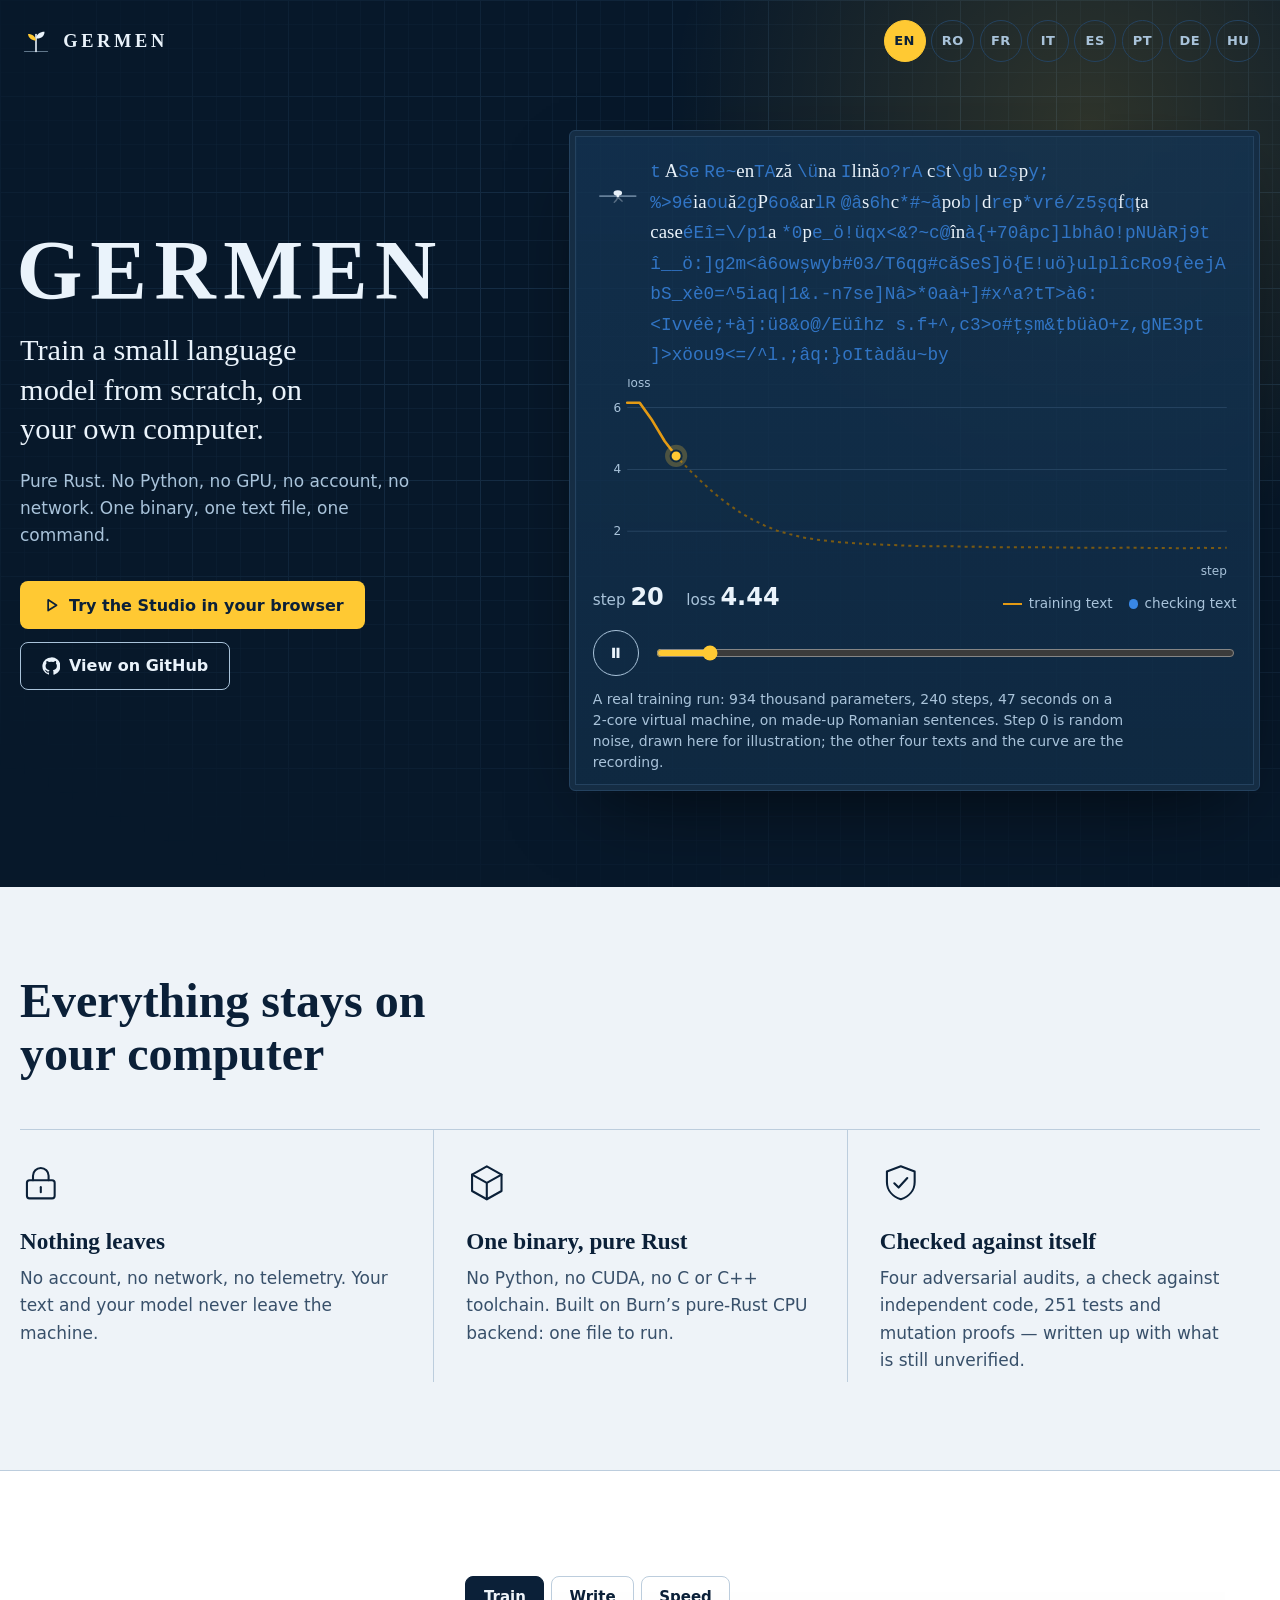
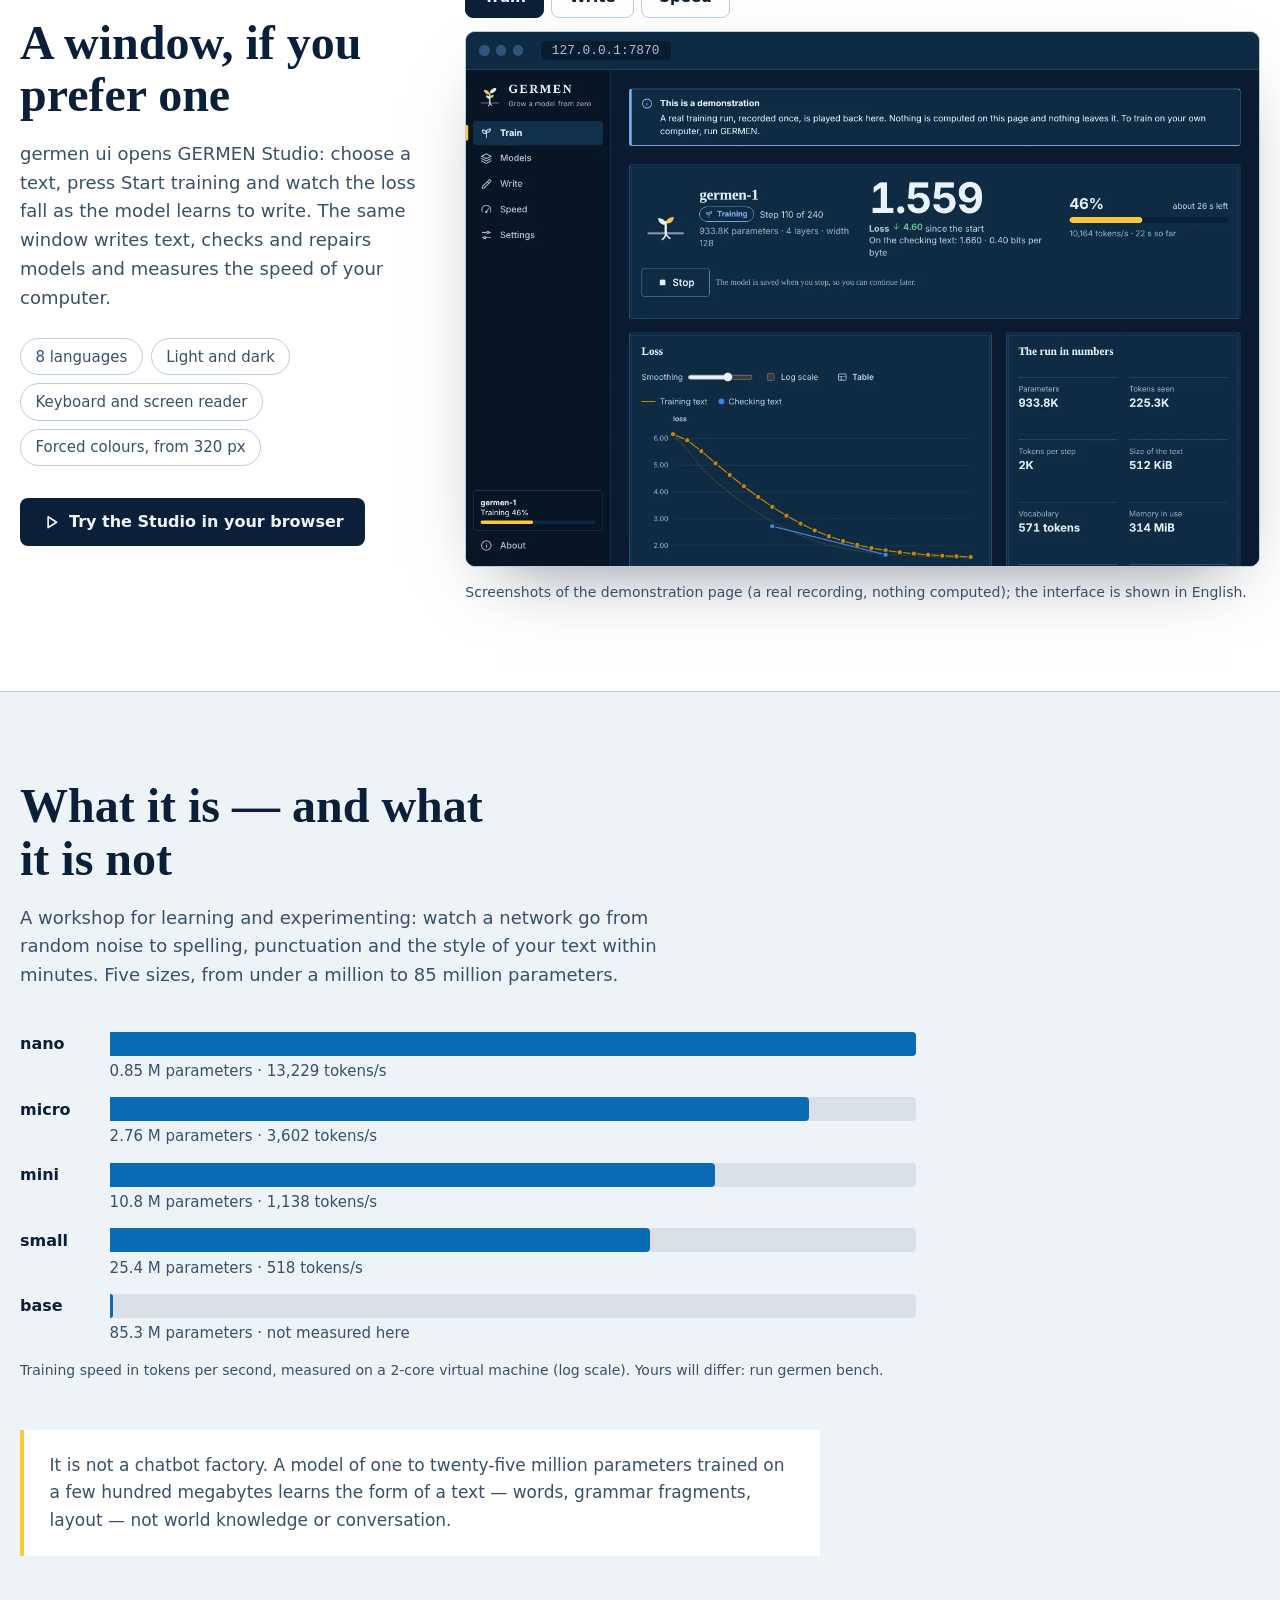
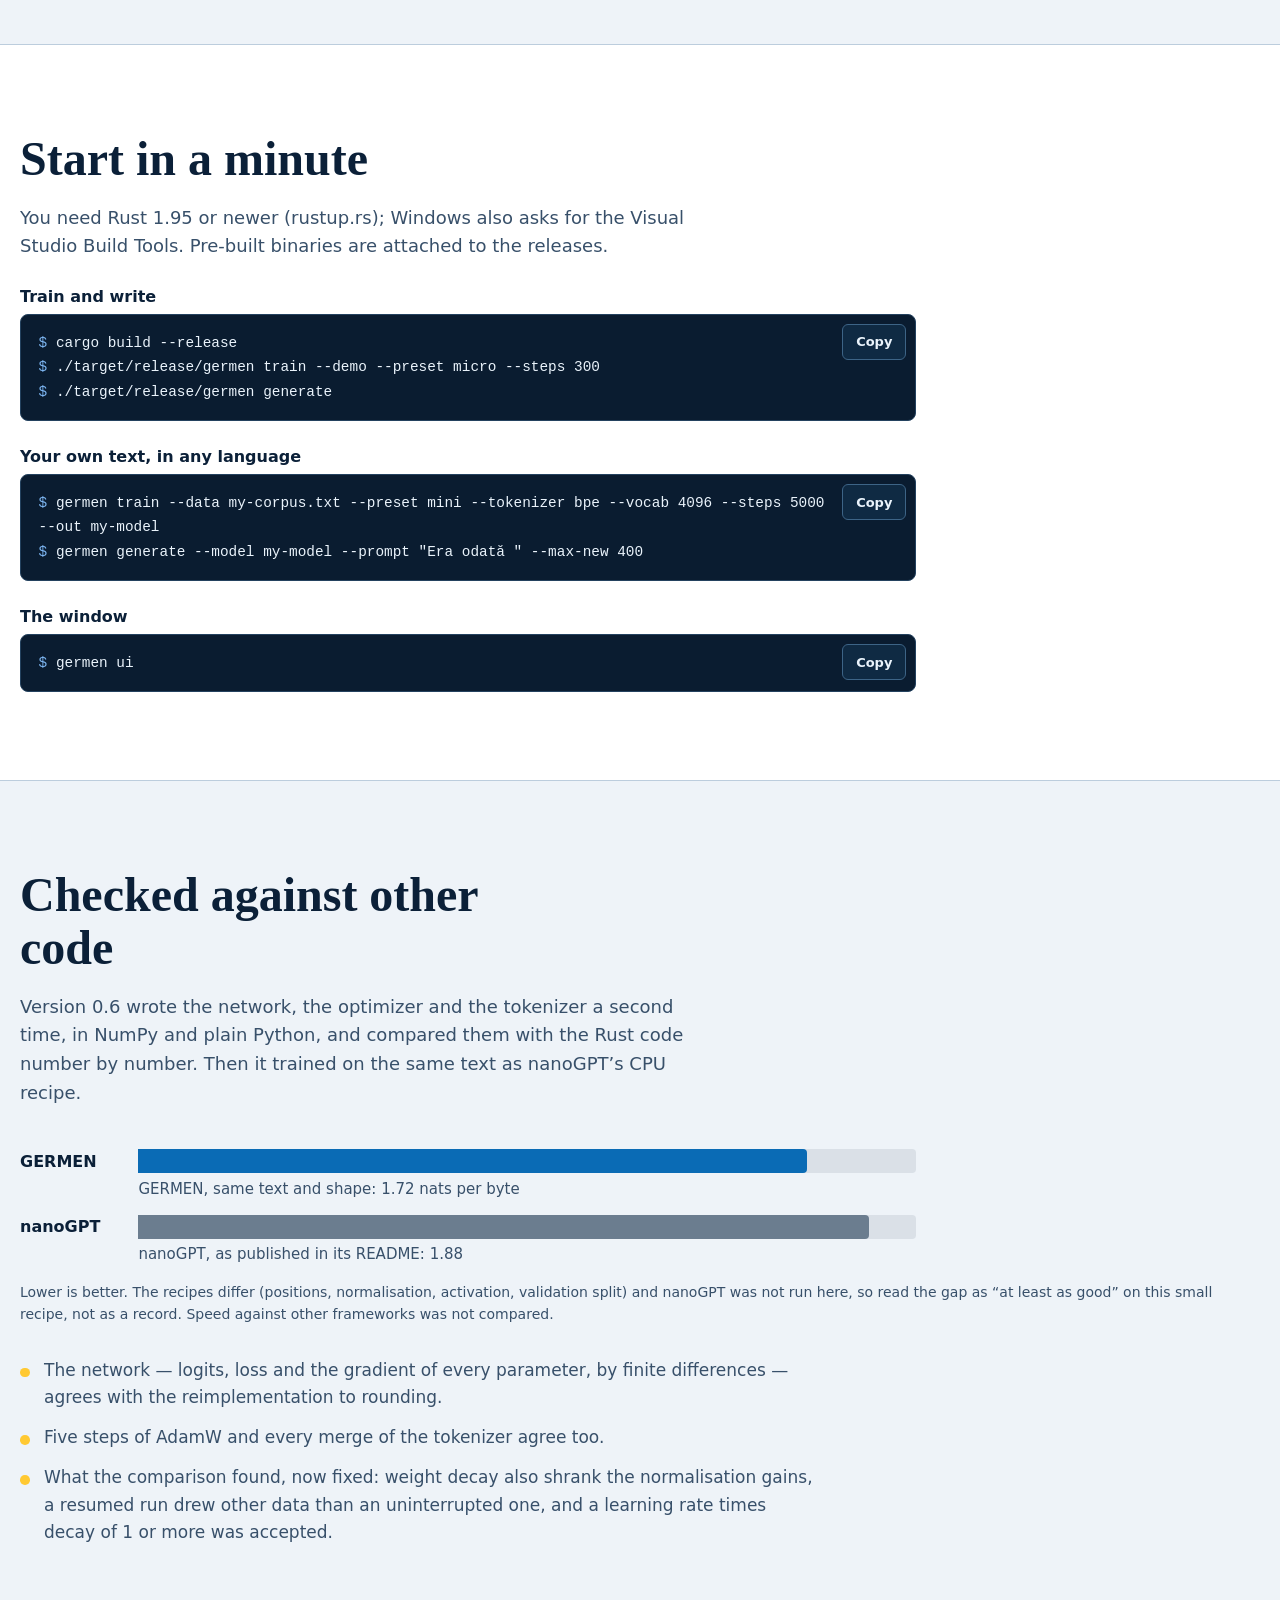
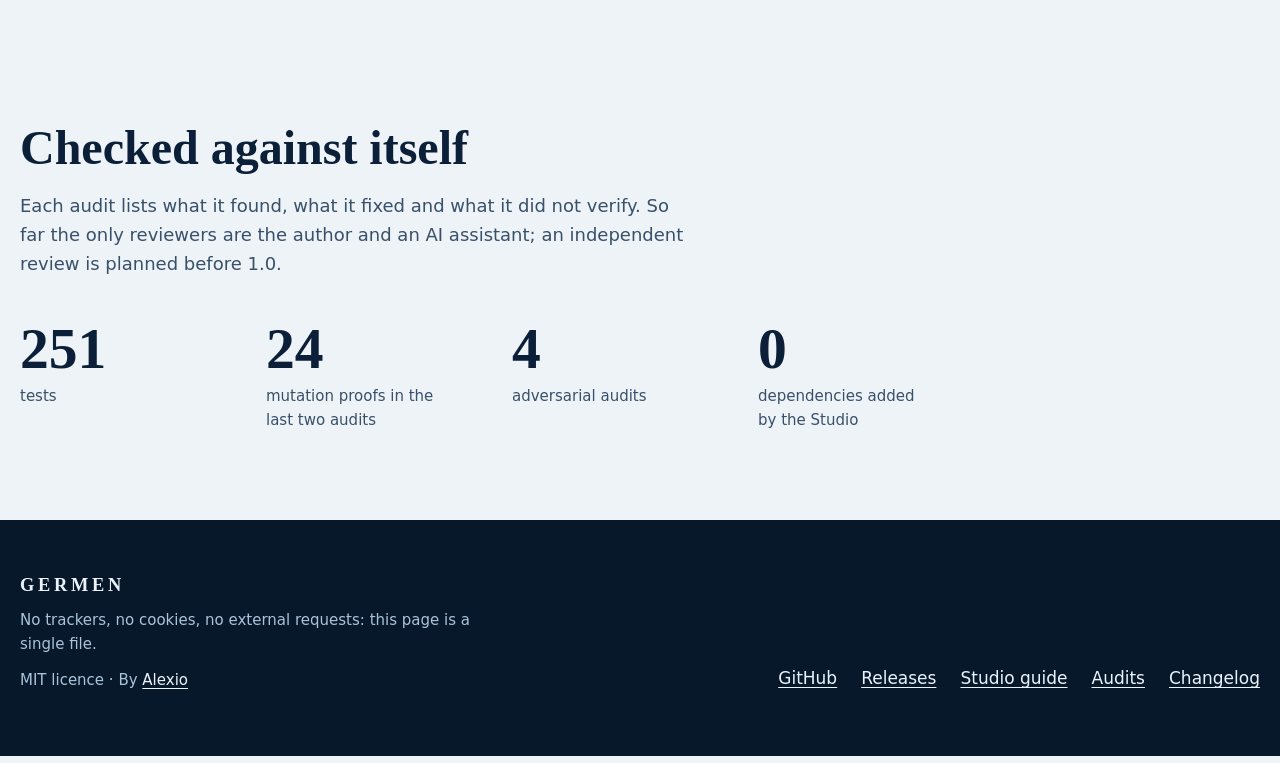
==== commit 12d29fb3: "0.6.0: audit round 4 against independent implementations, exact resume, weight decay on matrices onl" ====
--- a/index.html
+++ b/index.html
@@ -102,6 +102,8 @@
 .promise p{margin-top:.6rem;color:var(--pink2)}
 .studio{background:var(--card);border-block:1px solid var(--pline)}
 .studio-grid{display:grid;gap:3rem;align-items:center}
+.studio-grid>*{min-width:0}
+.btn{max-width:100%}
 @media(min-width:64rem){.studio-grid{grid-template-columns:minmax(0,4fr) minmax(0,8fr)}}
 .feats{display:flex;flex-wrap:wrap;gap:.5rem;margin:1.6rem 0 0;padding:0;list-style:none}
 .feats li{border:1px solid var(--pline);border-radius:999px;padding:.35rem .9rem;font-size:.9375rem;color:var(--pink2)}
@@ -112,7 +114,7 @@
 .bar code{margin-left:.7rem;font:.8rem var(--mono);color:#a9c3da;background:#0a1c30;border-radius:5px;padding:.15rem .7rem}
 .shotbox img{display:block;width:100%;height:auto}
 .shotbox img[hidden]{display:none}
-.tabs{display:flex;gap:.4rem;margin:1.1rem 0 .8rem;padding:0;list-style:none}
+.tabs{display:flex;flex-wrap:wrap;gap:.4rem;margin:1.1rem 0 .8rem;padding:0;list-style:none}
 .tabs button{font:600 .9375rem var(--sans);min-height:2.6rem;padding:.4rem 1.1rem;border-radius:8px;border:1px solid var(--pline);background:transparent;color:var(--pink);cursor:pointer}
 .tabs button[aria-selected="true"]{background:var(--pink);color:var(--paper);border-color:var(--pink)}
 .fine{font-size:.875rem;color:var(--pink2);margin-top:.9rem}
@@ -123,6 +125,12 @@
 .size .fl{position:absolute;inset:0 auto 0 0;background:#0a6bb5;border-radius:0 4px 4px 0;min-width:3px}
 @media(prefers-color-scheme:dark){.size .fl{background:#3987e5}}
 .size .vl{grid-column:2;font-size:.9375rem;color:var(--pink2);font-variant-numeric:tabular-nums}
+.size.cmp{grid-template-columns:6.4rem minmax(0,1fr)}
+.size .fl.ref{background:#6b7d8f}
+@media(prefers-color-scheme:dark){.size .fl.ref{background:#8fa0b1}}
+.ticks{list-style:none;margin:2rem 0 0;padding:0;display:grid;gap:.8rem;max-width:50rem}
+.ticks li{position:relative;padding-left:1.5rem;color:var(--pink2)}
+.ticks li::before{content:"";position:absolute;left:0;top:.62em;width:.6rem;height:.6rem;border-radius:50%;background:var(--sun)}
 .not{margin-top:3rem;padding:1.4rem 1.6rem;border-left:4px solid var(--sun);background:var(--card);max-width:50rem}
 .not p{color:var(--pink2)}
 .code{margin-top:1.6rem;max-width:56rem}
@@ -221,9 +229,9 @@
     <div role="tablist" class="tabs" id="tabs" aria-label="Studio"></div>
     <div class="shotbox">
      <div class="bar" aria-hidden="true"><i></i><i></i><i></i><code>127.0.0.1:7870</code></div>
-     <div id="shot-train" role="tabpanel" aria-labelledby="tab-train" tabindex="0"><img id="img-train" src="[data-uri]" width="1100" height="688" alt=""></div>
-     <div id="shot-write" role="tabpanel" aria-labelledby="tab-write" tabindex="0" hidden><img id="img-write" src="[data-uri]" width="1100" height="688" alt=""></div>
-     <div id="shot-speed" role="tabpanel" aria-labelledby="tab-speed" tabindex="0" hidden><img id="img-speed" src="[data-uri]" width="1100" height="688" alt=""></div>
+     <div id="shot-train" role="tabpanel" aria-labelledby="tab-train" tabindex="0"><img id="img-train" src="[data-uri]" width="1100" height="688" alt=""></div>
+     <div id="shot-write" role="tabpanel" aria-labelledby="tab-write" tabindex="0" hidden><img id="img-write" src="[data-uri]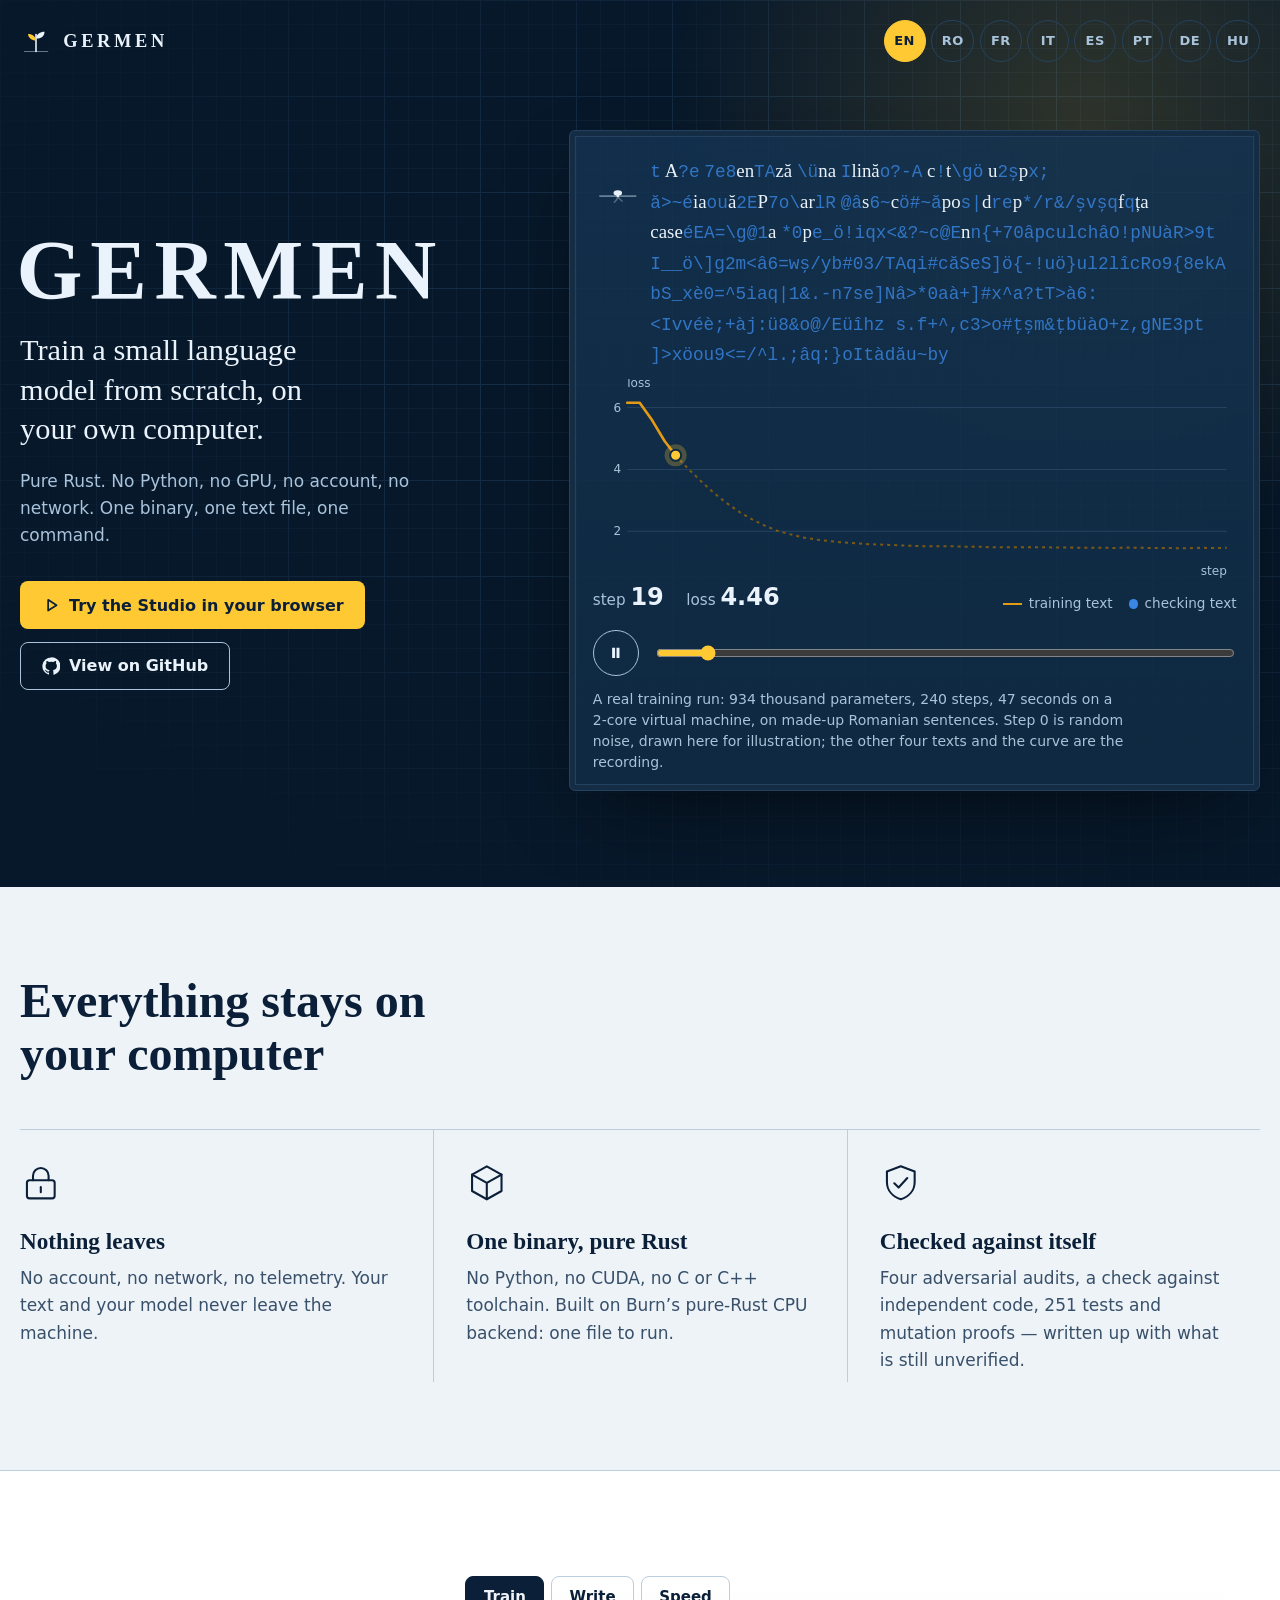
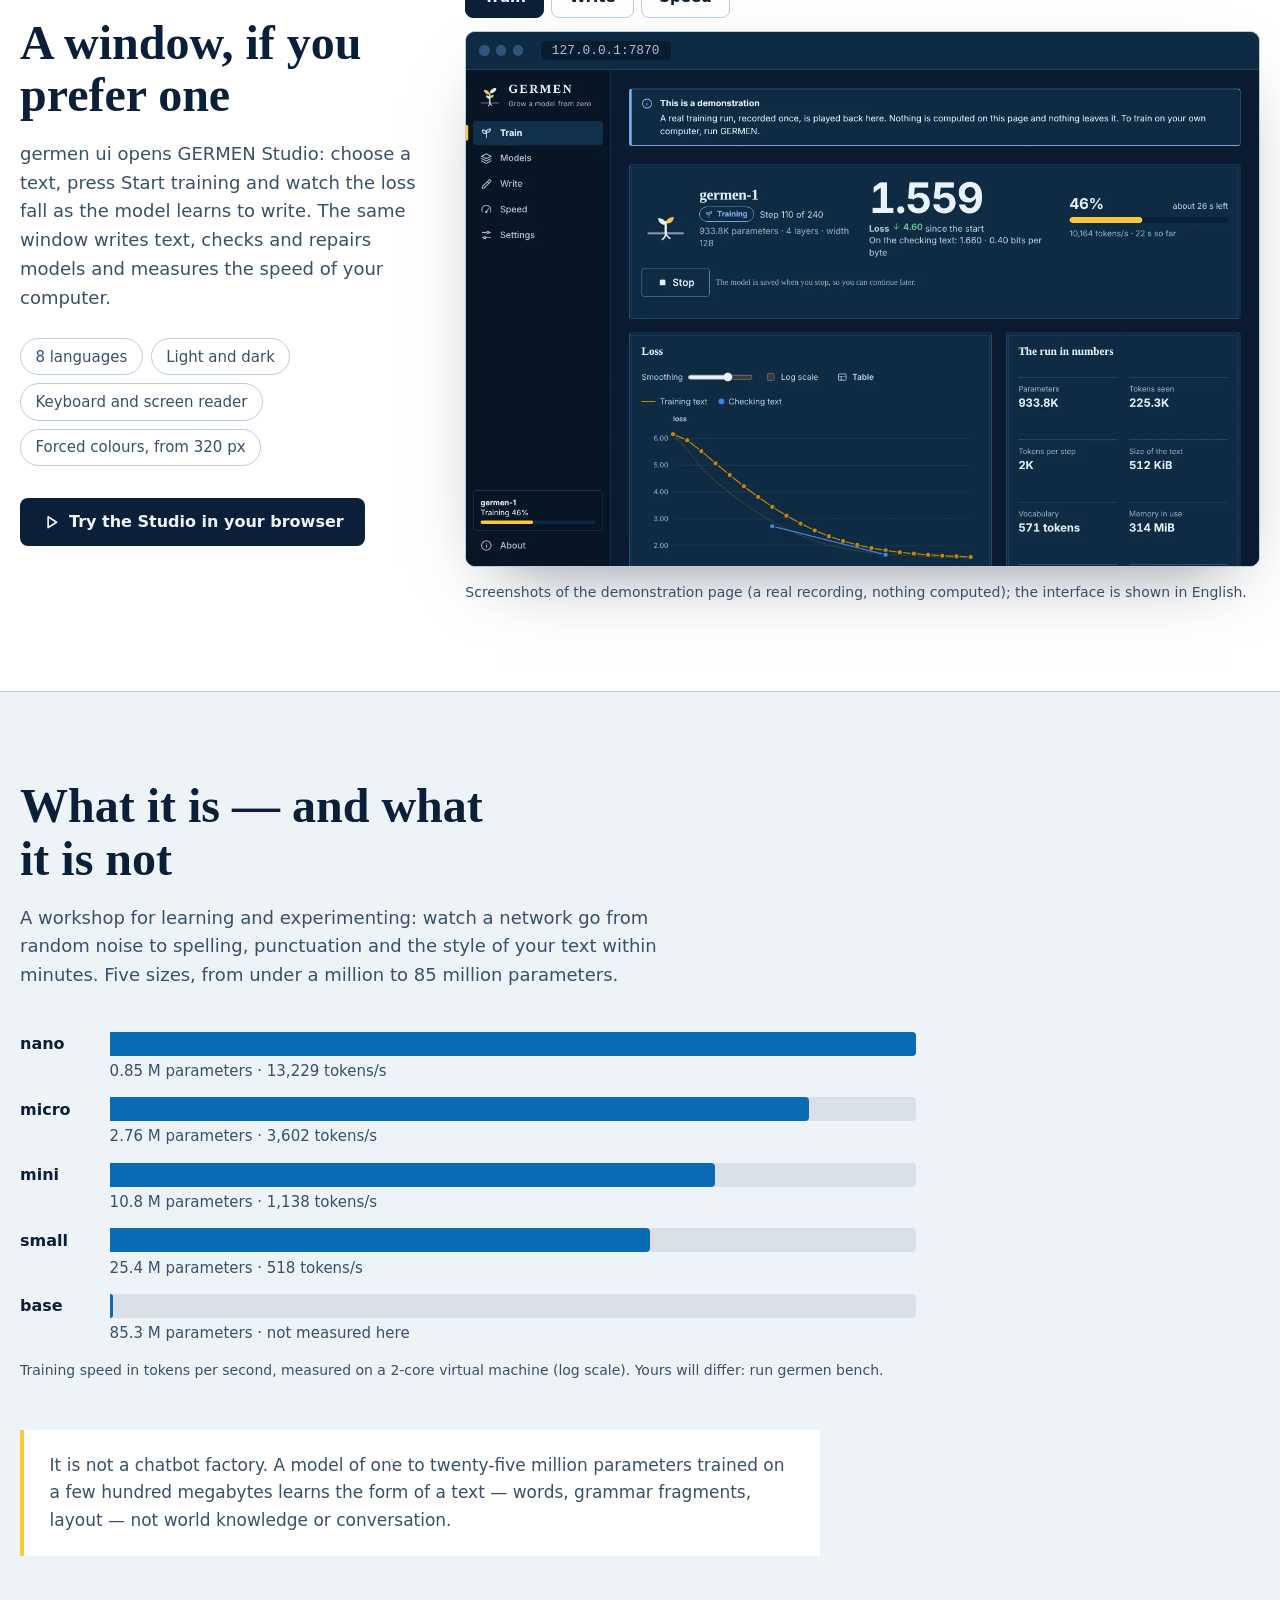
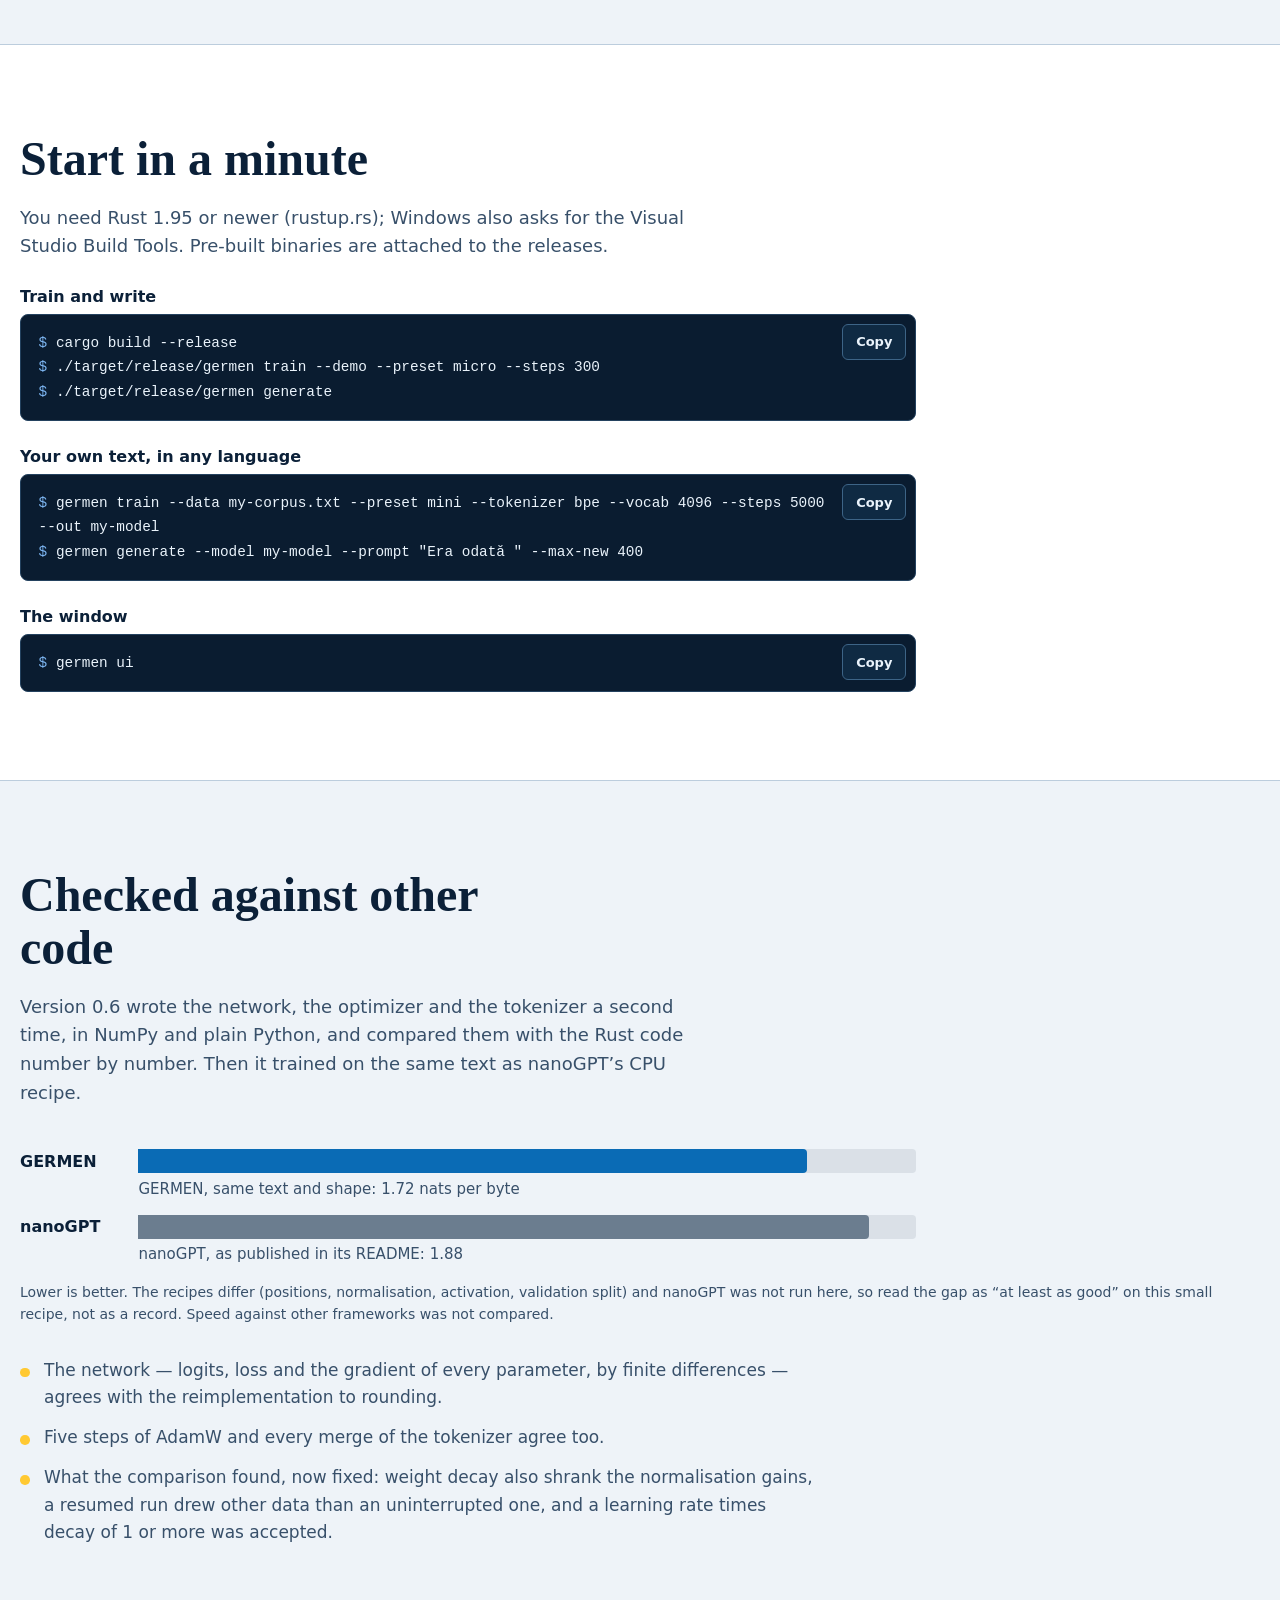
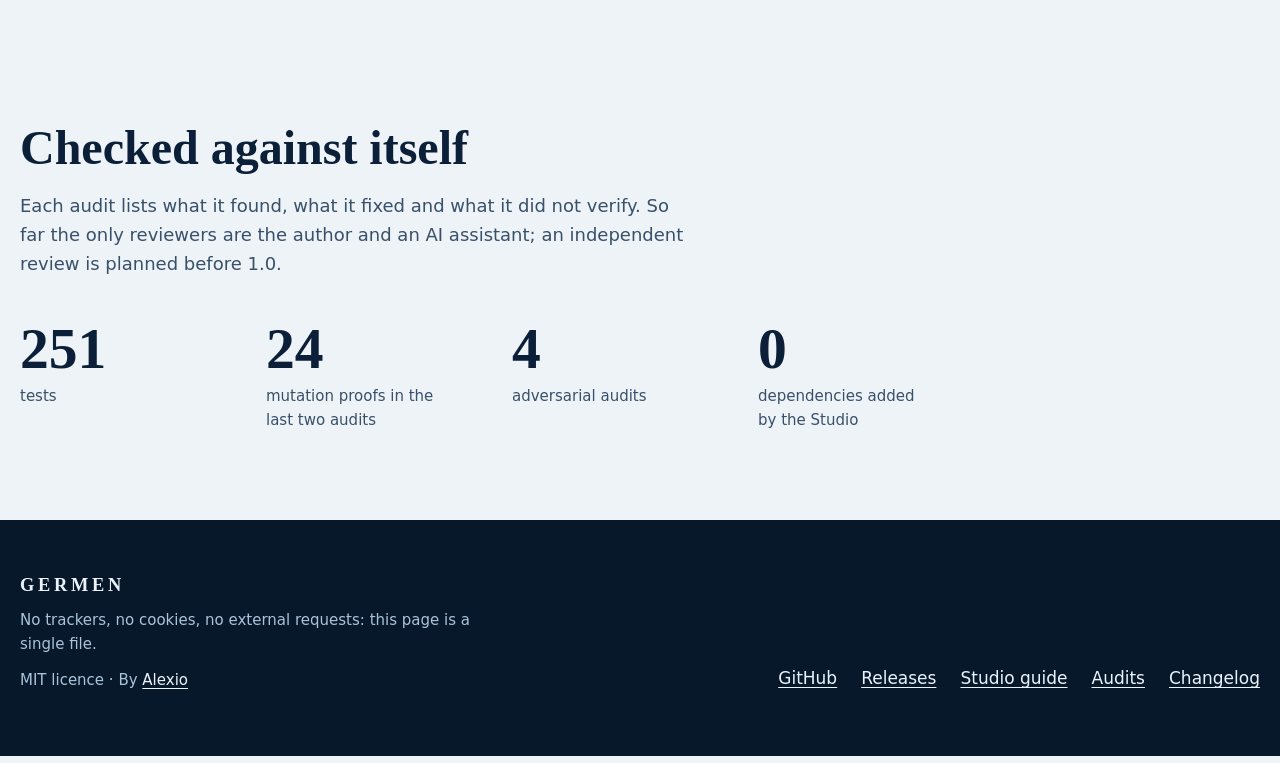
==== commit 0796bf51: "Pagina de prezentare: strat de compatibilitate cu browsere vechi (fff-compat 1.8.0) Pagina folosea A" ====
--- a/index.html
+++ b/index.html
@@ -2,6 +2,700 @@
 <html lang="en">
 <head>
 <meta charset="utf-8">
+<!--fff:compat:start-->
+<script id="fff-compat">/* fff-compat 1.8.0 — ES5, rulează înaintea restului */
+/* fff-kit · compat — strat de compatibilitate cu browsere mai vechi.
+ * ES5 pur (fără let/const/săgeți/șabloane, fără sintaxă nouă): rulează ca script separat, ÎNAINTEA restului kitului, ca să poată
+ * semnala problema și în browsere care nu pot rula kitul. Fără rețea, fără eval/new Function, fără stiluri inline (doar CSSOM).
+ * Prag garantat (verificat în CI, vezi tools/compat/compat.config.json): Chrome/Edge 55+, Firefox 52+, Safari/iOS 10.1+ (sintaxă ES2017).
+ * Ce face:
+ *   1. rezerve (polyfill) pentru API-uri lipsă, definite DOAR dacă lipsesc: Object.entries/values/fromEntries, padStart/padEnd, trimStart/trimEnd,
+ *      replaceAll, matchAll, at, flat/flatMap, findLast, Promise.finally/allSettled/any, structuredClone, queueMicrotask, requestIdleCallback,
+ *      globalThis, crypto.randomUUID, AbortController, MediaQueryList.addEventListener, replaceChildren, toggleAttribute, Blob.arrayBuffer/text,
+ *      canvas.toBlob, ctx.roundRect, scrollTo/scrollBy/scrollIntoView cu opțiuni, navigator.clipboard (execCommand), IntersectionObserver/ResizeObserver;
+ *   2. <dialog>: show/showModal/close + atributul open când elementul nu există nativ (stilurile: clasa html.fff-no-dialog);
+ *   3. FFF.compat.rx(sursa, flaguri[, rezervă]): RegExp construit la rulare — proprietăți Unicode \p{…}, steagul s, lookbehind (emulat) și rezervă;
+ *   4. FFF.compat.imp(url): import() dinamic fără sintaxă nouă în scriptul clasic (printr-un mic script type=module, ignorat de browserele vechi);
+ *   5. avertisment tradus (8 limbi) dacă lipsesc elemente de bază (Promise, Symbol, Map, Set, Object.assign, Array.from, variabile CSS);
+ *   6. clase pe <html> pentru stiluri de rezervă: fff-no-dialog, fff-oldsel (fără :where/:not(listă)), fff-no-flexgap (fără gap în flex). */
+(function (w, d) {
+  'use strict';
+  var F = (w.FFF = w.FFF || {});
+  var C = (F.compat = F.compat || {});
+  if (C.ready) return;
+  C.ready = true;
+  C.version = '1.8.0';
+  C.floor = {chrome: 55, firefox: 52, safari: 10.1, ecma: 2017};
+  C.has = {};
+  var OP = Object.prototype, hasOwn = OP.hasOwnProperty, H = d.documentElement;
+  var MaxU32 = 4294967295;
+
+  function def(o, k, v) {
+    if (!o) return;
+    var cur; try { cur = o[k]; } catch (e) { cur = undefined; }
+    if (cur !== undefined) return;
+    try { Object.defineProperty(o, k, {value: v, writable: true, configurable: true}); } catch (e1) { try { o[k] = v; } catch (e2) { /* ignorat */ } }
+  }
+  function addCls(c) { if ((' ' + H.className + ' ').indexOf(' ' + c + ' ') < 0) H.className += (H.className ? ' ' : '') + c; }
+  function onReady(fn) { if (d.readyState === 'loading') d.addEventListener('DOMContentLoaded', fn); else fn(); }
+  function isNode(x) { return !!x && typeof x === 'object' && typeof x.nodeType === 'number'; }
+
+  /* ---------- 1. Verificare minimă + mesaj ---------- */
+  var miss = [];
+  if (!w.Promise) miss.push('Promise');
+  if (!w.Symbol) miss.push('Symbol');
+  if (!(w.Map && w.Set && w.WeakMap)) miss.push('Map/Set');
+  if (!Object.assign) miss.push('Object.assign');
+  if (!Array.from) miss.push('Array.from');
+  if (!(String.prototype.startsWith && Array.prototype.find)) miss.push('ES2015');
+  if (!(w.CSS && w.CSS.supports && w.CSS.supports('--a', '0'))) miss.push('CSS variables');
+  if (!(d.querySelector && w.addEventListener && w.JSON)) miss.push('DOM');
+  C.missing = miss; C.tooOld = miss.length > 0;
+
+  var MSG = {
+    ro: ['Browserul dumneavoastră este prea vechi pentru această aplicație (lipsesc: %). Unele funcții pot să nu meargă. Actualizați browserul sau deschideți pagina într-un browser recent (Firefox, Chrome, Edge, Safari).', 'Am înțeles', 'Această funcție necesită % și nu e disponibilă în acest browser.'],
+    en: ['Your browser is too old for this app (missing: %). Some features may not work. Update your browser or open this page in a recent one (Firefox, Chrome, Edge, Safari).', 'Dismiss', 'This feature needs % and it is not available in this browser.'],
+    fr: ['Votre navigateur est trop ancien pour cette application (manque : %). Certaines fonctions peuvent ne pas marcher. Mettez-le à jour ou ouvrez la page dans un navigateur récent (Firefox, Chrome, Edge, Safari).', 'Fermer', 'Cette fonction nécessite % et n’est pas disponible dans ce navigateur.'],
+    it: ['Il browser è troppo vecchio per questa applicazione (mancano: %). Alcune funzioni potrebbero non funzionare. Aggiornalo o apri la pagina in un browser recente (Firefox, Chrome, Edge, Safari).', 'Chiudi', 'Questa funzione richiede % e non è disponibile in questo browser.'],
+    es: ['Su navegador es demasiado antiguo para esta aplicación (faltan: %). Algunas funciones pueden no funcionar. Actualícelo o abra la página en un navegador reciente (Firefox, Chrome, Edge, Safari).', 'Cerrar', 'Esta función requiere % y no está disponible en este navegador.'],
+    pt: ['O seu navegador é demasiado antigo para esta aplicação (em falta: %). Algumas funções podem não funcionar. Atualize-o ou abra a página num navegador recente (Firefox, Chrome, Edge, Safari).', 'Fechar', 'Esta função requer % e não está disponível neste navegador.'],
+    de: ['Ihr Browser ist für diese Anwendung zu alt (es fehlt: %). Einige Funktionen funktionieren eventuell nicht. Aktualisieren Sie den Browser oder öffnen Sie die Seite in einem aktuellen Browser (Firefox, Chrome, Edge, Safari).', 'Schließen', 'Diese Funktion benötigt % und ist in diesem Browser nicht verfügbar.'],
+    hu: ['A böngészője túl régi ehhez az alkalmazáshoz (hiányzik: %). Egyes funkciók nem működhetnek. Frissítse a böngészőt, vagy nyissa meg az oldalt egy újabb böngészőben (Firefox, Chrome, Edge, Safari).', 'Bezár', 'Ehhez a funkcióhoz % szükséges, és ez a böngésző nem támogatja.']
+  };
+  function pickLang() {
+    var l = '';
+    try { l = (H.getAttribute('lang') || (w.navigator && (w.navigator.language || w.navigator.userLanguage)) || 'en'); } catch (e) { l = 'en'; }
+    l = String(l).slice(0, 2).toLowerCase();
+    return MSG[l] ? l : 'en';
+  }
+  var shown = {};
+  function banner(kind, text) {
+    if (shown[kind]) return; shown[kind] = true;
+    onReady(function () {
+      if (!d.body) return;
+      var L = MSG[pickLang()];
+      var box = d.createElement('div'), p = d.createElement('p'), b = d.createElement('button'), s;
+      box.setAttribute('role', 'status'); box.setAttribute('data-fff-compat', kind);
+      s = box.style; s.position = 'fixed'; s.left = '0'; s.right = '0'; s.bottom = '0'; s.zIndex = '2147483646'; s.boxSizing = 'border-box';
+      s.padding = '10px 14px'; s.background = '#fff4c2'; s.color = '#1b1b1f'; s.borderTop = '2px solid #8a6d00';
+      s.font = '14px/1.45 Arial,Helvetica,sans-serif'; s.textAlign = 'left';
+      p.style.margin = '0 0 6px'; p.appendChild(d.createTextNode(text));
+      b.type = 'button'; b.appendChild(d.createTextNode(L[1]));
+      s = b.style; s.font = 'inherit'; s.padding = '6px 12px'; s.minHeight = '32px'; s.cursor = 'pointer';
+      b.onclick = function () { if (box.parentNode) box.parentNode.removeChild(box); };
+      box.appendChild(p); box.appendChild(b); d.body.appendChild(box);
+    });
+  }
+  /** Afișează (o dată) că o funcție are nevoie de ceva ce browserul nu are. need('BigInt') → true dacă lipsește. */
+  C.need = function (name, present) {
+    var ok = present === undefined ? (typeof w[name] !== 'undefined') : !!present;
+    if (!ok) banner('need-' + name, MSG[pickLang()][2].replace('%', name));
+    return !ok;
+  };
+  if (C.tooOld) { addCls('fff-too-old'); banner('old', MSG[pickLang()][0].replace('%', miss.join(', '))); }
+  if (C.tooOld) return;   // restul stratului presupune un minim ES2015; fără el nu are rost să continuăm
+
+  /* ---------- 2. Rezerve pentru API-uri ---------- */
+  function repeatTo(str, n) { var r = ''; while (r.length < n) r += str; return r.slice(0, n); }
+  function sub(rep, m, pos, str) {
+    return rep.replace(/\$([$&`']|\d\d?)/g, function (x, c) {
+      if (c === '$') return '$'; if (c === '&') return m; if (c === '`') return str.slice(0, pos); if (c === "'") return str.slice(pos + m.length);
+      return x;
+    });
+  }
+  def(Object, 'entries', function (o) { var k = Object.keys(o), i = k.length, r = new Array(i); while (i--) r[i] = [k[i], o[k[i]]]; return r; });
+  def(Object, 'values', function (o) { var k = Object.keys(o), i = k.length, r = new Array(i); while (i--) r[i] = o[k[i]]; return r; });
+  def(Object, 'fromEntries', function (it) { var o = {}, a = Array.from(it), i; for (i = 0; i < a.length; i++) o[a[i][0]] = a[i][1]; return o; });
+  def(Object, 'hasOwn', function (o, k) { return hasOwn.call(Object(o), k); });
+  def(Object, 'getOwnPropertyDescriptors', function (o) { var r = {}; Object.getOwnPropertyNames(o).concat(Object.getOwnPropertySymbols ? Object.getOwnPropertySymbols(o) : []).forEach(function (k) { r[k] = Object.getOwnPropertyDescriptor(o, k); }); return r; });
+  def(String.prototype, 'padStart', function (n, s) { var t = String(this); n = n >>> 0; s = s === undefined ? ' ' : String(s); if (t.length >= n || !s) return t; return repeatTo(s, n - t.length) + t; });
+  def(String.prototype, 'padEnd', function (n, s) { var t = String(this); n = n >>> 0; s = s === undefined ? ' ' : String(s); if (t.length >= n || !s) return t; return t + repeatTo(s, n - t.length); });
+  def(String.prototype, 'trimStart', function () { return String(this).replace(/^[\s﻿\xA0]+/, ''); });
+  def(String.prototype, 'trimEnd', function () { return String(this).replace(/[\s﻿\xA0]+$/, ''); });
+  def(String.prototype, 'at', function (i) { var s = String(this), n = Math.trunc(i) || 0; if (n < 0) n += s.length; return n < 0 || n >= s.length ? undefined : s.charAt(n); });
+  def(String.prototype, 'replaceAll', function (a, b) {
+    var s = String(this), from, out = '', last = 0, pos = 0, i, fn = typeof b === 'function';
+    if (a instanceof RegExp) { if (!a.global) throw new TypeError('replaceAll must be called with a global RegExp'); return s.replace(a, b); }
+    from = String(a); if (!fn) b = String(b);
+    for (;;) {
+      if (pos > s.length) break;
+      i = s.indexOf(from, pos);
+      if (i === -1) break;
+      out += s.slice(last, i) + (fn ? String(b(from, i, s)) : sub(b, from, i, s));
+      last = i + from.length; pos = i + (from.length || 1);
+    }
+    return out + s.slice(last);
+  });
+  def(String.prototype, 'matchAll', function (re) {
+    var s = String(this), r, out = [], m;
+    if (re instanceof RegExp) { if (!re.global) throw new TypeError('matchAll must be called with a global RegExp'); r = new RegExp(re.source, re.flags); r.lastIndex = re.lastIndex; } else r = new RegExp(re, 'g');
+    while ((m = r.exec(s))) { out.push(m); if (m[0] === '') r.lastIndex++; }
+    return out[Symbol.iterator]();
+  });
+  function flatten(a, depth, out) { var i, v; for (i = 0; i < a.length; i++) { if (!(i in a)) continue; v = a[i]; if (depth > 0 && Array.isArray(v)) flatten(v, depth - 1, out); else out.push(v); } return out; }
+  def(Array.prototype, 'flat', function (dp) { return flatten(this, dp === undefined ? 1 : Math.floor(dp), []); });
+  def(Array.prototype, 'flatMap', function (fn, t) { return flatten(Array.prototype.map.call(this, fn, t), 1, []); });
+  def(Array.prototype, 'at', function (i) { var n = Math.trunc(i) || 0; if (n < 0) n += this.length; return n < 0 || n >= this.length ? undefined : this[n]; });
+  def(Array.prototype, 'findLast', function (fn, t) { for (var i = this.length - 1; i >= 0; i--) if (fn.call(t, this[i], i, this)) return this[i]; return undefined; });
+  def(Array.prototype, 'findLastIndex', function (fn, t) { for (var i = this.length - 1; i >= 0; i--) if (fn.call(t, this[i], i, this)) return i; return -1; });
+  var PP = w.Promise.prototype;
+  def(PP, 'finally', function (f) {
+    var P = this.constructor || w.Promise;
+    if (typeof f !== 'function') return this.then(f, f);
+    return this.then(function (v) { return P.resolve(f()).then(function () { return v; }); }, function (e) { return P.resolve(f()).then(function () { throw e; }); });
+  });
+  def(w.Promise, 'allSettled', function (it) {
+    return w.Promise.all(Array.from(it, function (p) { return w.Promise.resolve(p).then(function (v) { return {status: 'fulfilled', value: v}; }, function (e) { return {status: 'rejected', reason: e}; }); }));
+  });
+  def(w.Promise, 'any', function (it) {
+    return new w.Promise(function (res, rej) {
+      var arr = Array.from(it), errs = [], n = 0, er;
+      function fail() { er = new Error('All promises were rejected'); er.name = 'AggregateError'; er.errors = errs; rej(er); }
+      if (!arr.length) return fail();
+      arr.forEach(function (p, i) { w.Promise.resolve(p).then(res, function (e) { errs[i] = e; if (++n === arr.length) fail(); }); });
+    });
+  });
+  def(w, 'globalThis', w);
+  def(w, 'queueMicrotask', function (fn) { w.Promise.resolve().then(fn).catch(function (e) { setTimeout(function () { throw e; }, 0); }); });
+  def(w, 'requestIdleCallback', function (cb) { var t = Date.now(); return setTimeout(function () { cb({didTimeout: false, timeRemaining: function () { return Math.max(0, 50 - (Date.now() - t)); }}); }, 1); });
+  def(w, 'cancelIdleCallback', function (id) { clearTimeout(id); });
+  if (w.crypto && w.crypto.getRandomValues) def(w.crypto, 'randomUUID', function () {
+    var b = new Uint8Array(16), h = '', i; w.crypto.getRandomValues(b); b[6] = (b[6] & 15) | 64; b[8] = (b[8] & 63) | 128;
+    for (i = 0; i < 16; i++) { h += (b[i] < 16 ? '0' : '') + b[i].toString(16); if (i === 3 || i === 5 || i === 7 || i === 9) h += '-'; }
+    return h;
+  });
+
+  function dce(msg) { try { return new w.DOMException(msg, 'DataCloneError'); } catch (e) { var er = new Error(msg); er.name = 'DataCloneError'; return er; } }
+  function sclone(v, seen) {
+    var t, r, i, keys;
+    if (v === null || typeof v !== 'object') { if (typeof v === 'function' || typeof v === 'symbol') throw dce('el nu poate fi clonat'); return v; }
+    if (seen.has(v)) return seen.get(v);
+    t = OP.toString.call(v);
+    if (t === '[object Date]') return new Date(v.getTime());
+    if (t === '[object RegExp]') { r = new RegExp(v.source, v.flags); r.lastIndex = v.lastIndex; return r; }
+    if (typeof w.ArrayBuffer !== 'undefined' && v instanceof w.ArrayBuffer) return v.slice(0);
+    if (w.ArrayBuffer && w.ArrayBuffer.isView && w.ArrayBuffer.isView(v)) {
+      if (t === '[object DataView]') return new w.DataView(v.buffer.slice(v.byteOffset, v.byteOffset + v.byteLength));
+      return new v.constructor(v);
+    }
+    if (w.Map && v instanceof w.Map) { r = new w.Map(); seen.set(v, r); v.forEach(function (x, k) { r.set(sclone(k, seen), sclone(x, seen)); }); return r; }
+    if (w.Set && v instanceof w.Set) { r = new w.Set(); seen.set(v, r); v.forEach(function (x) { r.add(sclone(x, seen)); }); return r; }
+    if (Array.isArray(v)) { r = new Array(v.length); seen.set(v, r); for (i = 0; i < v.length; i++) if (i in v) r[i] = sclone(v[i], seen); return r; }
+    if (w.Blob && v instanceof w.Blob) return v;
+    if (isNode(v) || t === '[object Function]' || t === '[object Promise]' || t === '[object WeakMap]' || t === '[object WeakSet]') throw dce('el nu poate fi clonat');
+    r = {}; seen.set(v, r); keys = Object.keys(v);
+    for (i = 0; i < keys.length; i++) r[keys[i]] = sclone(v[keys[i]], seen);
+    return r;
+  }
+  def(w, 'structuredClone', function (v) { return sclone(v, new w.Map()); });
+
+  if (!w.AbortController) {
+    var AS = function () { this.aborted = false; this.reason = undefined; this.onabort = null; this._l = []; };
+    AS.prototype.addEventListener = function (t, fn) { if (t === 'abort' && this._l.indexOf(fn) < 0) this._l.push(fn); };
+    AS.prototype.removeEventListener = function (t, fn) { var i = this._l.indexOf(fn); if (i >= 0) this._l.splice(i, 1); };
+    AS.prototype.throwIfAborted = function () { if (this.aborted) throw this.reason; };
+    w.AbortSignal = w.AbortSignal || AS;
+    w.AbortController = function () { this.signal = new AS(); };
+    w.AbortController.prototype.abort = function (reason) {
+      var s = this.signal, ev; if (s.aborted) return;
+      s.aborted = true;
+      if (reason === undefined) { reason = new Error('The operation was aborted.'); reason.name = 'AbortError'; }
+      s.reason = reason; ev = {type: 'abort', target: s};
+      if (typeof s.onabort === 'function') s.onabort(ev);
+      s._l.slice().forEach(function (f) { f.call(s, ev); });
+    };
+  }
+  if (w.MediaQueryList && !w.MediaQueryList.prototype.addEventListener) {
+    w.MediaQueryList.prototype.addEventListener = function (t, fn) { if (t === 'change') this.addListener(fn); };
+    w.MediaQueryList.prototype.removeEventListener = function (t, fn) { if (t === 'change') this.removeListener(fn); };
+  }
+  function replaceChildren() {
+    var n, a = arguments, i;
+    while ((n = this.firstChild)) this.removeChild(n);
+    for (i = 0; i < a.length; i++) this.appendChild(isNode(a[i]) ? a[i] : d.createTextNode(String(a[i])));
+  }
+  ['Element', 'Document', 'DocumentFragment'].forEach(function (n) { if (w[n]) def(w[n].prototype, 'replaceChildren', replaceChildren); });
+  if (w.Element) def(w.Element.prototype, 'toggleAttribute', function (n, force) {
+    var has = this.hasAttribute(n), want = force === undefined ? !has : !!force;
+    if (want && !has) this.setAttribute(n, ''); else if (!want && has) this.removeAttribute(n);
+    return want;
+  });
+  if (w.Blob && w.FileReader) {
+    def(w.Blob.prototype, 'arrayBuffer', function () { var b = this; return new w.Promise(function (res, rej) { var r = new w.FileReader(); r.onload = function () { res(r.result); }; r.onerror = function () { rej(r.error); }; r.readAsArrayBuffer(b); }); });
+    def(w.Blob.prototype, 'text', function () { var b = this; return new w.Promise(function (res, rej) { var r = new w.FileReader(); r.onload = function () { res(r.result); }; r.onerror = function () { rej(r.error); }; r.readAsText(b); }); });
+  }
+  if (w.HTMLCanvasElement) def(w.HTMLCanvasElement.prototype, 'toBlob', function (cb, type, q) {
+    var c = this;
+    setTimeout(function () {
+      var url = c.toDataURL(type, q), parts = url.split(','), mime = (parts[0].match(/:(.*?);/) || [0, 'image/png'])[1], bin = w.atob(parts[1]), arr = new Uint8Array(bin.length), i;
+      for (i = 0; i < bin.length; i++) arr[i] = bin.charCodeAt(i);
+      cb(new w.Blob([arr], {type: mime}));
+    }, 0);
+  });
+  if (w.CanvasRenderingContext2D) def(w.CanvasRenderingContext2D.prototype, 'roundRect', function (x, y, wd, h, r) {
+    var tl, tr, br, bl, a, m;
+    function rad(v) { return typeof v === 'object' && v ? (v.x || 0) : (+v || 0); }
+    if (Array.isArray(r)) {
+      a = r.map(rad);
+      if (a.length === 1) tl = tr = br = bl = a[0]; else if (a.length === 2) { tl = br = a[0]; tr = bl = a[1]; } else if (a.length === 3) { tl = a[0]; tr = bl = a[1]; br = a[2]; } else { tl = a[0]; tr = a[1]; br = a[2]; bl = a[3]; }
+    } else tl = tr = br = bl = rad(r);
+    if (wd < 0) { x += wd; wd = -wd; } if (h < 0) { y += h; h = -h; }
+    m = Math.min(wd, h) / 2; tl = Math.min(tl, m); tr = Math.min(tr, m); br = Math.min(br, m); bl = Math.min(bl, m);
+    this.moveTo(x + tl, y); this.lineTo(x + wd - tr, y); this.arcTo(x + wd, y, x + wd, y + tr, tr);
+    this.lineTo(x + wd, y + h - br); this.arcTo(x + wd, y + h, x + wd - br, y + h, br);
+    this.lineTo(x + bl, y + h); this.arcTo(x, y + h, x, y + h - bl, bl);
+    this.lineTo(x, y + tl); this.arcTo(x, y, x + tl, y, tl); this.closePath();
+  });
+  if (w.navigator && !w.navigator.clipboard) {
+    try {
+      Object.defineProperty(w.navigator, 'clipboard', {configurable: true, value: {
+        writeText: function (t) {
+          return new w.Promise(function (res, rej) {
+            var ta = d.createElement('textarea'), prev = d.activeElement, ok = false, s = ta.style;
+            ta.value = String(t); ta.setAttribute('readonly', ''); s.position = 'fixed'; s.top = '0'; s.left = '0'; s.opacity = '0';
+            d.body.appendChild(ta); ta.focus(); ta.select();
+            try { ta.setSelectionRange(0, ta.value.length); } catch (e1) { /* ignorat */ }
+            try { ok = d.execCommand('copy'); } catch (e2) { ok = false; }
+            d.body.removeChild(ta);
+            if (prev && prev.focus) { try { prev.focus(); } catch (e3) { /* ignorat */ } }
+            if (ok) res(); else rej(new Error('copierea a eșuat'));
+          });
+        },
+        readText: function () { return w.Promise.reject(new Error('citirea clipboardului nu e disponibilă')); }
+      }});
+    } catch (eC) { /* ignorat */ }
+  }
+  if (!w.IntersectionObserver) {
+    w.IntersectionObserver = function (cb) { this._cb = cb; };
+    w.IntersectionObserver.prototype.observe = function (el) { var self = this; setTimeout(function () { self._cb([{target: el, isIntersecting: true, intersectionRatio: 1, boundingClientRect: el.getBoundingClientRect(), time: Date.now()}], self); }, 0); };
+    w.IntersectionObserver.prototype.unobserve = w.IntersectionObserver.prototype.disconnect = function () { /* nimic */ };
+    w.IntersectionObserver.prototype.takeRecords = function () { return []; };
+  }
+  if (!w.ResizeObserver) {
+    w.ResizeObserver = function (cb) { this._cb = cb; this._els = []; this._sz = []; this._t = 0; var self = this; this._f = function () { self._tick(); }; };
+    w.ResizeObserver.prototype._tick = function () {
+      var out = [], i, el, wd, h, s;
+      for (i = 0; i < this._els.length; i++) {
+        el = this._els[i]; wd = el.clientWidth; h = el.clientHeight; s = this._sz[i];
+        if (!s || s[0] !== wd || s[1] !== h) { this._sz[i] = [wd, h]; out.push({target: el, contentRect: {x: 0, y: 0, top: 0, left: 0, width: wd, height: h, right: wd, bottom: h}}); }
+      }
+      if (out.length) this._cb(out, this);
+    };
+    w.ResizeObserver.prototype.observe = function (el) {
+      var self = this;
+      if (this._els.indexOf(el) >= 0) return;
+      this._els.push(el); this._sz.push(null);
+      if (this._els.length === 1) { w.addEventListener('resize', this._f); w.addEventListener('orientationchange', this._f); w.addEventListener('load', this._f); this._t = setInterval(this._f, 500); }
+      setTimeout(function () { self._tick(); }, 0);
+    };
+    w.ResizeObserver.prototype.unobserve = function (el) { var i = this._els.indexOf(el); if (i >= 0) { this._els.splice(i, 1); this._sz.splice(i, 1); } if (!this._els.length) this.disconnect(); };
+    w.ResizeObserver.prototype.disconnect = function () { w.removeEventListener('resize', this._f); w.removeEventListener('orientationchange', this._f); w.removeEventListener('load', this._f); clearInterval(this._t); this._els = []; this._sz = []; };
+  }
+  /* scrollTo/scrollBy/scrollIntoView cu obiect de opțiuni (Safari < 14 îl ignoră; „smooth” devine instant) */
+  (function () {
+    var EP = w.Element && w.Element.prototype, ES;
+    if (w.CSS && w.CSS.supports && w.CSS.supports('scroll-behavior', 'smooth')) return;
+    function fix(proto, name, isWin) {
+      var orig = proto[name];
+      proto[name] = function (a, b) {
+        var o, x, y, cx, cy;
+        if (a && typeof a === 'object') {
+          o = a; cx = isWin ? (w.pageXOffset || 0) : this.scrollLeft; cy = isWin ? (w.pageYOffset || 0) : this.scrollTop;
+          if (name === 'scrollBy') {
+            if (isWin) { if (orig) orig.call(this, o.left || 0, o.top || 0); return; }
+            this.scrollLeft = cx + (o.left || 0); this.scrollTop = cy + (o.top || 0); return;
+          }
+          x = o.left !== undefined ? o.left : cx; y = o.top !== undefined ? o.top : cy;
+          if (isWin) { if (orig) orig.call(this, x, y); return; }
+          this.scrollLeft = x; this.scrollTop = y; return;
+        }
+        if (orig) return orig.apply(this, arguments);
+        if (name === 'scrollBy') { this.scrollLeft += a || 0; this.scrollTop += b || 0; } else { this.scrollLeft = a || 0; this.scrollTop = b || 0; }
+      };
+    }
+    try { fix(w, 'scrollTo', true); fix(w, 'scrollBy', true); } catch (e1) { /* ignorat */ }
+    if (EP) {
+      try { fix(EP, 'scrollTo', false); fix(EP, 'scrollBy', false); } catch (e2) { /* ignorat */ }
+      ES = EP.scrollIntoView;
+      if (ES) EP.scrollIntoView = function (o) {
+        var r;
+        if (o && typeof o === 'object') {
+          if (o.block === 'center' && w.scrollTo) { r = this.getBoundingClientRect(); w.scrollTo(w.pageXOffset || 0, (w.pageYOffset || 0) + r.top + r.height / 2 - (w.innerHeight || H.clientHeight) / 2); return; }
+          return ES.call(this, o.block !== 'end' && o.block !== 'nearest');
+        }
+        return ES.apply(this, arguments);
+      };
+    }
+  })();
+
+  /* ---------- 3. <dialog> și clase pentru stiluri de rezervă ---------- */
+  if (!w.HTMLDialogElement) {
+    addCls('fff-no-dialog'); C.has.dialog = false;
+    (function () {
+      /* Firefox < 98, Safari/iOS < 15.4: elementul nu există. Ce replicăm: show/showModal/close, open, returnValue, evenimentele cancel (Esc) și close,
+         <form method="dialog"> (altfel butonul ar naviga pagina), fundal (div.fff-bd), blocarea clicurilor în afara dialogului modal, focus
+         în dialog și revenirea lui la închidere, centrare. Închis = ascuns prin CSS (kit.css: html.fff-no-dialog dialog:not([open])). */
+      var proto = (w.HTMLUnknownElement && w.HTMLUnknownElement.prototype) || w.HTMLElement.prototype;
+      var stack = [], loose = [], BASE = 2147483620, pending = null, mo = null;
+      function isDlg(el) { return !!el && el.nodeType === 1 && String(el.tagName).toUpperCase() === 'DIALOG'; }
+      function chk(el) { if (!isDlg(el)) throw new TypeError('Illegal invocation'); }
+      function fire(el, type, cancelable) {
+        var ev;
+        try { ev = new w.Event(type, {bubbles: false, cancelable: !!cancelable}); } catch (e) { ev = d.createEvent('Event'); ev.initEvent(type, false, !!cancelable); }
+        return el.dispatchEvent(ev);
+      }
+      function cs(el, k) { try { return w.getComputedStyle(el)[k]; } catch (e) { return ''; } }
+      function vis(el) { return !!(el.offsetWidth || el.offsetHeight || el.getClientRects().length); }
+      function focusables(el) {
+        var all = el.querySelectorAll('a[href],area[href],button,input,select,textarea,summary,[tabindex],[contenteditable=""],[contenteditable="true"],iframe'), out = [], i, e;
+        for (i = 0; i < all.length; i++) {
+          e = all[i];
+          if (e.disabled || e.getAttribute('tabindex') === '-1' || e.type === 'hidden' || e.hasAttribute('hidden') || !vis(e)) continue;
+          out.push(e);
+        }
+        return out;
+      }
+      /* centrare fără transform (nu se bate cu animațiile aplicației) și corectă sub zoom CSS: top/left 50% + margini negative din dimensiunea proprie */
+      function place(el) {
+        if (!el.hasAttribute('open') || el.__fffMode === 'own') return;
+        var s = el.style;
+        if (!el.__fffMode) {
+          var pos = cs(el, 'position');
+          if ((pos === 'fixed' || pos === 'absolute') && (cs(el, 'top') !== 'auto' || cs(el, 'bottom') !== 'auto')) { el.__fffMode = 'own'; return; }
+          el.__fffMode = 'auto'; s.position = 'fixed'; s.right = 'auto'; s.bottom = 'auto'; s.top = '50%'; s.left = '50%'; s.marginRight = '0'; s.marginBottom = '0';
+          if (cs(el, 'maxWidth') === 'none') s.maxWidth = 'calc(100% - 2em)';
+          if (cs(el, 'maxHeight') === 'none') s.maxHeight = 'calc(100% - 2em)';
+          if (cs(el, 'overflowY') === 'visible') s.overflow = 'auto';
+        }
+        s.marginLeft = '0'; s.marginTop = '0';
+        var ww = el.offsetWidth, hh = el.offsetHeight;
+        s.marginLeft = (-Math.round(ww / 2)) + 'px'; s.marginTop = (-Math.round(hh / 2)) + 'px';
+      }
+      function unplace(el) {
+        if (el.__fffMode === 'auto') {
+          var s = el.style, k = ['position', 'right', 'bottom', 'top', 'left', 'marginLeft', 'marginTop', 'marginRight', 'marginBottom', 'maxWidth', 'maxHeight', 'overflow', 'zIndex'], i;
+          for (i = 0; i < k.length; i++) s[k[i]] = '';
+        } else if (el.__fffMode === 'own') el.style.zIndex = '';
+        el.__fffMode = null;
+      }
+      function replaceAll() { var i; for (i = 0; i < stack.length; i++) place(stack[i]); for (i = 0; i < loose.length; i++) place(loose[i]); }
+      function schedule() { if (pending) return; pending = setTimeout(function () { pending = null; replaceAll(); }, 16); }
+      function watch(el) {
+        if (!w.MutationObserver) return;
+        if (!mo) mo = new w.MutationObserver(schedule);
+        try { mo.observe(el, {childList: true, subtree: true, characterData: true, attributes: true, attributeFilter: ['class', 'hidden', 'open']}); } catch (e) { /* ignorat */ }
+      }
+      w.addEventListener('resize', schedule); w.addEventListener('orientationchange', schedule);
+      function zOf(n) { return String(BASE + n); }
+      function prune() {
+        var i, b;
+        for (i = stack.length - 1; i >= 0; i--) if (!d.documentElement.contains(stack[i]) || !stack[i].hasAttribute('open')) { b = stack[i].__fffBd; if (b && b.parentNode) b.parentNode.removeChild(b); stack[i].__fffBd = null; stack.splice(i, 1); }
+      }
+      function open(el, modal) {
+        chk(el);
+        if (el.hasAttribute('open')) { if (modal) throw new Error('InvalidStateError'); return; }
+        prune();
+        el.__fffPrev = d.activeElement;
+        el.setAttribute('open', '');
+        var z = stack.length * 2;
+        if (modal) {
+          var b = d.createElement('div'), bs = b.style;
+          b.className = 'fff-bd'; b.setAttribute('data-fff-bd', ''); b.setAttribute('aria-hidden', 'true');
+          bs.position = 'fixed'; bs.top = '0'; bs.right = '0'; bs.bottom = '0'; bs.left = '0'; bs.background = 'rgba(0,0,0,.5)'; bs.zIndex = zOf(z);
+          (d.body || H).appendChild(b); el.__fffBd = b;
+          el.setAttribute('data-fff-modal', ''); stack.push(el);
+        } else if (loose.indexOf(el) < 0) loose.push(el);
+        el.style.zIndex = zOf(z + 1);
+        place(el); watch(el);
+        var f = el.querySelector('[autofocus]');
+        if (!f || !vis(f)) { var fs = focusables(el); f = fs.length ? fs[0] : null; }
+        if (modal || f) { try { if (f) f.focus(); else { if (!el.hasAttribute('tabindex')) el.setAttribute('tabindex', '-1'); el.focus(); } } catch (e) { /* ignorat */ } }
+        setTimeout(function () { place(el); }, 0);
+      }
+      function close(el, rv) {
+        chk(el);
+        if (!el.hasAttribute('open')) return;
+        if (rv !== undefined) el.returnValue = String(rv);
+        el.removeAttribute('open'); el.removeAttribute('data-fff-modal');
+        var b = el.__fffBd; if (b && b.parentNode) b.parentNode.removeChild(b); el.__fffBd = null;
+        var i = stack.indexOf(el); if (i >= 0) stack.splice(i, 1);
+        i = loose.indexOf(el); if (i >= 0) loose.splice(i, 1);
+        unplace(el);
+        var prev = el.__fffPrev; el.__fffPrev = null;
+        if (prev && prev !== d.body && prev.focus && d.documentElement.contains(prev)) { try { prev.focus(); } catch (e) { /* ignorat */ } }
+        setTimeout(function () { fire(el, 'close', false); }, 0);
+      }
+      C._dlg = {show: function (el) { open(el, false); }, showModal: function (el) { open(el, true); }, close: close};
+      function put(name, fn) { if (!proto[name]) { try { Object.defineProperty(proto, name, {value: fn, writable: true, configurable: true}); } catch (e) { proto[name] = fn; } } }
+      put('show', function () { open(this, false); });
+      put('showModal', function () { open(this, true); });
+      put('close', function (rv) { close(this, rv); });
+      function prop(name, get, set) {
+        if (name in proto) return;
+        try { Object.defineProperty(proto, name, {configurable: true, get: get, set: set}); } catch (e) { /* ignorat */ }
+      }
+      prop('open', function () { return isDlg(this) ? this.hasAttribute('open') : undefined; },
+        function (v) { if (!isDlg(this)) return; if (v) { if (!this.hasAttribute('open')) open(this, false); } else close(this); });
+      prop('returnValue', function () { return isDlg(this) ? (this.__fffRv == null ? '' : this.__fffRv) : undefined; }, function (v) { if (isDlg(this)) this.__fffRv = String(v); });
+      /* Esc → cancel (anulabil) → close; capcană de focus; <form method="dialog"> */
+      d.addEventListener('keydown', function (e) {
+        if (!stack.length || e.defaultPrevented) return;
+        var top = stack[stack.length - 1];
+        if (e.key === 'Escape' || e.key === 'Esc' || e.keyCode === 27) {
+          if (!d.documentElement.contains(top)) { prune(); return; }
+          e.preventDefault();
+          if (fire(top, 'cancel', true)) close(top);
+        } else if ((e.key === 'Tab' || e.keyCode === 9) && top.contains(e.target)) {
+          var fs = focusables(top);
+          if (!fs.length) { e.preventDefault(); return; }
+          if (e.shiftKey && e.target === fs[0]) { e.preventDefault(); fs[fs.length - 1].focus(); }
+          else if (!e.shiftKey && e.target === fs[fs.length - 1]) { e.preventDefault(); fs[0].focus(); }
+        }
+      }, false);
+      d.addEventListener('focusin', function (e) {
+        if (!stack.length) return;
+        var top = stack[stack.length - 1];
+        if (!top.contains(e.target)) { var fs = focusables(top); try { (fs[0] || top).focus(); } catch (x) { /* ignorat */ } }
+      }, true);
+      var lastSub = null;
+      d.addEventListener('click', function (e) {
+        var t = e.target, el = t && t.closest ? t.closest('button,input') : null;
+        if (el && (el.type === 'submit' || (el.tagName === 'BUTTON' && !el.getAttribute('type')) || el.type === 'image')) lastSub = el; else lastSub = null;
+      }, true);
+      d.addEventListener('submit', function (e) {   // fază de bubble: dacă aplicația a făcut preventDefault, nu închidem (ca în nativ)
+        var f = e.target;
+        if (e.defaultPrevented || !f || f.nodeType !== 1 || String(f.getAttribute('method') || '').toLowerCase() !== 'dialog') return;
+        e.preventDefault();
+        var dlg = f.closest ? f.closest('dialog') : null;
+        if (!dlg || !isDlg(dlg)) return;
+        var sub = e.submitter || (lastSub && f.contains(lastSub) ? lastSub : null);
+        close(dlg, sub && sub.value != null && sub.value !== '' ? sub.value : (dlg.returnValue || ''));
+      }, false);
+    })();
+  } else C.has.dialog = true;
+  (function () {
+    var ok = true;
+    try { d.querySelector(':where(a)'); d.querySelector(':not(a,b)'); } catch (e) { ok = false; }
+    C.has.selectors4 = ok; if (!ok) addCls('fff-oldsel');
+  })();
+  onReady(function () {
+    try {
+      var f = d.createElement('fff-t'), a = d.createElement('fff-t'), b = d.createElement('fff-t'), s = f.style, g;
+      s.display = 'flex'; s.flexDirection = 'column'; s.rowGap = '1px'; s.position = 'absolute'; s.visibility = 'hidden'; s.margin = '0'; s.padding = '0'; s.border = '0';
+      a.style.display = 'block'; a.style.height = '1px'; a.style.margin = '0'; b.style.display = 'block'; b.style.height = '1px'; b.style.margin = '0';
+      f.appendChild(a); f.appendChild(b); d.body.appendChild(f);
+      g = f.offsetHeight === 3; d.body.removeChild(f);
+      C.has.flexGap = g; if (!g) addCls('fff-no-flexgap');
+    } catch (e) { /* ignorat */ }
+  });
+
+  /* ---------- 4. import() dinamic fără sintaxă nouă ---------- */
+  C.imp = function (url) {
+    if (typeof w.__fffImp === 'function') return w.__fffImp(url);
+    if (d.readyState === 'loading') return new w.Promise(function (res) { d.addEventListener('DOMContentLoaded', function () { res(); }); }).then(function () { return C.imp(url); });
+    return w.Promise.reject(new Error('import() dinamic nu este disponibil în acest browser'));
+  };
+
+  /* ---------- 5. RegExp construit la rulare ---------- */
+  var PROPS = {"Lu":"A-Z\\xC0-\\xD6\\xD8-\\xDE\\u0100\\u0102\\u0104\\u0106\\u0108\\u010A\\u010C\\u010E\\u0110\\u0112\\u0114\\u0116\\u0118\\u011A\\u011C\\u011E\\u0120\\u0122\\u0124\\u0126\\u0128\\u012A\\u012C\\u012E\\u0130\\u0132\\u0134\\u0136\\u0139\\u013B\\u013D\\u013F\\u0141\\u0143\\u0145\\u0147\\u014A\\u014C\\u014E\\u0150\\u0152\\u0154\\u0156\\u0158\\u015A\\u015C\\u015E\\u0160\\u0162\\u0164\\u0166\\u0168\\u016A\\u016C\\u016E\\u0170\\u0172\\u0174\\u0176\\u0178\\u0179\\u017B\\u017D\\u0181\\u0182\\u0184\\u0186\\u0187\\u0189-\\u018B\\u018E-\\u0191\\u0193\\u0194\\u0196-\\u0198\\u019C\\u019D\\u019F\\u01A0\\u01A2\\u01A4\\u01A6\\u01A7\\u01A9\\u01AC\\u01AE\\u01AF\\u01B1-\\u01B3\\u01B5\\u01B7\\u01B8\\u01BC\\u01C4\\u01C7\\u01CA\\u01CD\\u01CF\\u01D1\\u01D3\\u01D5\\u01D7\\u01D9\\u01DB\\u01DE\\u01E0\\u01E2\\u01E4\\u01E6\\u01E8\\u01EA\\u01EC\\u01EE\\u01F1\\u01F4\\u01F6-\\u01F8\\u01FA\\u01FC\\u01FE\\u0200\\u0202\\u0204\\u0206\\u0208\\u020A\\u020C\\u020E\\u0210\\u0212\\u0214\\u0216\\u0218\\u021A\\u021C\\u021E\\u0220\\u0222\\u0224\\u0226\\u0228\\u022A\\u022C\\u022E\\u0230\\u0232\\u023A\\u023B\\u023D\\u023E\\u0241\\u0243-\\u0246\\u0248\\u024A\\u024C\\u024E\\u0370\\u0372\\u0376\\u037F\\u0386\\u0388-\\u038A\\u038C\\u038E\\u038F\\u0391-\\u03A1\\u03A3-\\u03AB\\u03CF\\u03D2-\\u03D4\\u03D8\\u03DA\\u03DC\\u03DE\\u03E0\\u03E2\\u03E4\\u03E6\\u03E8\\u03EA\\u03EC\\u03EE\\u03F4\\u03F7\\u03F9\\u03FA\\u03FD-\\u042F\\u0460\\u0462\\u0464\\u0466\\u0468\\u046A\\u046C\\u046E\\u0470\\u0472\\u0474\\u0476\\u0478\\u047A\\u047C\\u047E\\u0480\\u048A\\u048C\\u048E\\u0490\\u0492\\u0494\\u0496\\u0498\\u049A\\u049C\\u049E\\u04A0\\u04A2\\u04A4\\u04A6\\u04A8\\u04AA\\u04AC\\u04AE\\u04B0\\u04B2\\u04B4\\u04B6\\u04B8\\u04BA\\u04BC\\u04BE\\u04C0\\u04C1\\u04C3\\u04C5\\u04C7\\u04C9\\u04CB\\u04CD\\u04D0\\u04D2\\u04D4\\u04D6\\u04D8\\u04DA\\u04DC\\u04DE\\u04E0\\u04E2\\u04E4\\u04E6\\u04E8\\u04EA\\u04EC\\u04EE\\u04F0\\u04F2\\u04F4\\u04F6\\u04F8\\u04FA\\u04FC\\u04FE\\u1E00\\u1E02\\u1E04\\u1E06\\u1E08\\u1E0A\\u1E0C\\u1E0E\\u1E10\\u1E12\\u1E14\\u1E16\\u1E18\\u1E1A\\u1E1C\\u1E1E\\u1E20\\u1E22\\u1E24\\u1E26\\u1E28\\u1E2A\\u1E2C\\u1E2E\\u1E30\\u1E32\\u1E34\\u1E36\\u1E38\\u1E3A\\u1E3C\\u1E3E\\u1E40\\u1E42\\u1E44\\u1E46\\u1E48\\u1E4A\\u1E4C\\u1E4E\\u1E50\\u1E52\\u1E54\\u1E56\\u1E58\\u1E5A\\u1E5C\\u1E5E\\u1E60\\u1E62\\u1E64\\u1E66\\u1E68\\u1E6A\\u1E6C\\u1E6E\\u1E70\\u1E72\\u1E74\\u1E76\\u1E78\\u1E7A\\u1E7C\\u1E7E\\u1E80\\u1E82\\u1E84\\u1E86\\u1E88\\u1E8A\\u1E8C\\u1E8E\\u1E90\\u1E92\\u1E94\\u1E9E\\u1EA0\\u1EA2\\u1EA4\\u1EA6\\u1EA8\\u1EAA\\u1EAC\\u1EAE\\u1EB0\\u1EB2\\u1EB4\\u1EB6\\u1EB8\\u1EBA\\u1EBC\\u1EBE\\u1EC0\\u1EC2\\u1EC4\\u1EC6\\u1EC8\\u1ECA\\u1ECC\\u1ECE\\u1ED0\\u1ED2\\u1ED4\\u1ED6\\u1ED8\\u1EDA\\u1EDC\\u1EDE\\u1EE0\\u1EE2\\u1EE4\\u1EE6\\u1EE8\\u1EEA\\u1EEC\\u1EEE\\u1EF0\\u1EF2\\u1EF4\\u1EF6\\u1EF8\\u1EFA\\u1EFC\\u1EFE\\uFF21-\\uFF3A","Ll":"a-z\\xB5\\xDF-\\xF6\\xF8-\\xFF\\u0101\\u0103\\u0105\\u0107\\u0109\\u010B\\u010D\\u010F\\u0111\\u0113\\u0115\\u0117\\u0119\\u011B\\u011D\\u011F\\u0121\\u0123\\u0125\\u0127\\u0129\\u012B\\u012D\\u012F\\u0131\\u0133\\u0135\\u0137\\u0138\\u013A\\u013C\\u013E\\u0140\\u0142\\u0144\\u0146\\u0148\\u0149\\u014B\\u014D\\u014F\\u0151\\u0153\\u0155\\u0157\\u0159\\u015B\\u015D\\u015F\\u0161\\u0163\\u0165\\u0167\\u0169\\u016B\\u016D\\u016F\\u0171\\u0173\\u0175\\u0177\\u017A\\u017C\\u017E-\\u0180\\u0183\\u0185\\u0188\\u018C\\u018D\\u0192\\u0195\\u0199-\\u019B\\u019E\\u01A1\\u01A3\\u01A5\\u01A8\\u01AA\\u01AB\\u01AD\\u01B0\\u01B4\\u01B6\\u01B9\\u01BA\\u01BD-\\u01BF\\u01C6\\u01C9\\u01CC\\u01CE\\u01D0\\u01D2\\u01D4\\u01D6\\u01D8\\u01DA\\u01DC\\u01DD\\u01DF\\u01E1\\u01E3\\u01E5\\u01E7\\u01E9\\u01EB\\u01ED\\u01EF\\u01F0\\u01F3\\u01F5\\u01F9\\u01FB\\u01FD\\u01FF\\u0201\\u0203\\u0205\\u0207\\u0209\\u020B\\u020D\\u020F\\u0211\\u0213\\u0215\\u0217\\u0219\\u021B\\u021D\\u021F\\u0221\\u0223\\u0225\\u0227\\u0229\\u022B\\u022D\\u022F\\u0231\\u0233-\\u0239\\u023C\\u023F\\u0240\\u0242\\u0247\\u0249\\u024B\\u024D\\u024F\\u0371\\u0373\\u0377\\u037B-\\u037D\\u0390\\u03AC-\\u03CE\\u03D0\\u03D1\\u03D5-\\u03D7\\u03D9\\u03DB\\u03DD\\u03DF\\u03E1\\u03E3\\u03E5\\u03E7\\u03E9\\u03EB\\u03ED\\u03EF-\\u03F3\\u03F5\\u03F8\\u03FB\\u03FC\\u0430-\\u045F\\u0461\\u0463\\u0465\\u0467\\u0469\\u046B\\u046D\\u046F\\u0471\\u0473\\u0475\\u0477\\u0479\\u047B\\u047D\\u047F\\u0481\\u048B\\u048D\\u048F\\u0491\\u0493\\u0495\\u0497\\u0499\\u049B\\u049D\\u049F\\u04A1\\u04A3\\u04A5\\u04A7\\u04A9\\u04AB\\u04AD\\u04AF\\u04B1\\u04B3\\u04B5\\u04B7\\u04B9\\u04BB\\u04BD\\u04BF\\u04C2\\u04C4\\u04C6\\u04C8\\u04CA\\u04CC\\u04CE\\u04CF\\u04D1\\u04D3\\u04D5\\u04D7\\u04D9\\u04DB\\u04DD\\u04DF\\u04E1\\u04E3\\u04E5\\u04E7\\u04E9\\u04EB\\u04ED\\u04EF\\u04F1\\u04F3\\u04F5\\u04F7\\u04F9\\u04FB\\u04FD\\u04FF\\u1E01\\u1E03\\u1E05\\u1E07\\u1E09\\u1E0B\\u1E0D\\u1E0F\\u1E11\\u1E13\\u1E15\\u1E17\\u1E19\\u1E1B\\u1E1D\\u1E1F\\u1E21\\u1E23\\u1E25\\u1E27\\u1E29\\u1E2B\\u1E2D\\u1E2F\\u1E31\\u1E33\\u1E35\\u1E37\\u1E39\\u1E3B\\u1E3D\\u1E3F\\u1E41\\u1E43\\u1E45\\u1E47\\u1E49\\u1E4B\\u1E4D\\u1E4F\\u1E51\\u1E53\\u1E55\\u1E57\\u1E59\\u1E5B\\u1E5D\\u1E5F\\u1E61\\u1E63\\u1E65\\u1E67\\u1E69\\u1E6B\\u1E6D\\u1E6F\\u1E71\\u1E73\\u1E75\\u1E77\\u1E79\\u1E7B\\u1E7D\\u1E7F\\u1E81\\u1E83\\u1E85\\u1E87\\u1E89\\u1E8B\\u1E8D\\u1E8F\\u1E91\\u1E93\\u1E95-\\u1E9D\\u1E9F\\u1EA1\\u1EA3\\u1EA5\\u1EA7\\u1EA9\\u1EAB\\u1EAD\\u1EAF\\u1EB1\\u1EB3\\u1EB5\\u1EB7\\u1EB9\\u1EBB\\u1EBD\\u1EBF\\u1EC1\\u1EC3\\u1EC5\\u1EC7\\u1EC9\\u1ECB\\u1ECD\\u1ECF\\u1ED1\\u1ED3\\u1ED5\\u1ED7\\u1ED9\\u1EDB\\u1EDD\\u1EDF\\u1EE1\\u1EE3\\u1EE5\\u1EE7\\u1EE9\\u1EEB\\u1EED\\u1EEF\\u1EF1\\u1EF3\\u1EF5\\u1EF7\\u1EF9\\u1EFB\\u1EFD\\u1EFF\\uFF41-\\uFF5A","L":"A-Za-z\\xAA\\xB5\\xBA\\xC0-\\xD6\\xD8-\\xF6\\xF8-\\u024F\\u0370-\\u0374\\u0376\\u0377\\u037A-\\u037D\\u037F\\u0386\\u0388-\\u038A\\u038C\\u038E-\\u03A1\\u03A3-\\u03F5\\u03F7-\\u0481\\u048A-\\u04FF\\u1E00-\\u1EFF\\uFF21-\\uFF3A\\uFF41-\\uFF5A\\u0531-\\u0556\\u0561-\\u0587\\u05D0-\\u05EA\\u0620-\\u064A\\u066E-\\u06D3\\u0904-\\u0939\\u0E01-\\u0E30\\u10A0-\\u10FF\\u1100-\\u11FF\\u3041-\\u3096\\u30A1-\\u30FA\\u3400-\\u4DBF\\u4E00-\\u9FFF\\uAC00-\\uD7A3","N":"0-9\\xB2\\xB3\\xB9\\xBC-\\xBE\\u0660-\\u0669\\u06F0-\\u06F9\\u07C0-\\u07C9\\u0966-\\u096F\\u09E6-\\u09EF\\u09F4-\\u09F9\\u0A66-\\u0A6F\\u0AE6-\\u0AEF\\u0B66-\\u0B6F\\u0B72-\\u0B77\\u0BE6-\\u0BF2\\u0C66-\\u0C6F\\u0C78-\\u0C7E\\u0CE6-\\u0CEF\\u0D58-\\u0D5E\\u0D66-\\u0D78\\u0DE6-\\u0DEF\\u0E50-\\u0E59\\u0ED0-\\u0ED9\\u0F20-\\u0F33\\u1040-\\u1049\\u1090-\\u1099\\u1369-\\u137C\\u16EE-\\u16F0\\u17E0-\\u17E9\\u17F0-\\u17F9\\u1810-\\u1819\\u1946-\\u194F\\u19D0-\\u19DA\\u1A80-\\u1A89\\u1A90-\\u1A99\\u1B50-\\u1B59\\u1BB0-\\u1BB9\\u1C40-\\u1C49\\u1C50-\\u1C59\\u2070\\u2074-\\u2079\\u2080-\\u2089\\u2150-\\u2182\\u2185-\\u2189\\u2460-\\u249B\\u24EA-\\u24FF\\u2776-\\u2793\\uFF10-\\uFF19","M":"\\u0300-\\u036F\\u0483-\\u0489\\u0591-\\u05BD\\u05BF\\u05C1\\u05C2\\u05C4\\u05C5\\u05C7\\u0610-\\u061A\\u064B-\\u065F\\u0670\\u06D6-\\u06DC\\u06DF-\\u06E4\\u06E7\\u06E8\\u06EA-\\u06ED\\u0900-\\u0903\\u093A-\\u093C\\u093E-\\u094F\\u1AB0-\\u1ADD\\u1AE0-\\u1AEB\\u1DC0-\\u1DFF\\u20D0-\\u20F0\\uFE00-\\uFE0F\\uFE20-\\uFE2F","P":"\\x21-\\x23\\x25-\\x2A\\x2C-\\x2F\\x3A\\x3B\\x3F\\x40\\x5B-\\x5D\\x5F\\x7B\\x7D\\xA1\\xA7\\xAB\\xB6\\xB7\\xBB\\xBF\\u037E\\u0387\\u055A-\\u055F\\u0589\\u058A\\u05BE\\u05C0\\u05C3\\u05C6\\u05F3\\u05F4\\u0609\\u060A\\u060C\\u060D\\u061B\\u061D-\\u061F\\u066A-\\u066D\\u06D4\\u0700-\\u070D\\u07F7-\\u07F9\\u0830-\\u083E\\u085E\\u0964\\u0965\\u0970\\u09FD\\u0A76\\u0AF0\\u0C77\\u0C84\\u0DF4\\u0E4F\\u0E5A\\u0E5B\\u0F04-\\u0F12\\u0F14\\u0F3A-\\u0F3D\\u0F85\\u0FD0-\\u0FD4\\u0FD9\\u0FDA\\u104A-\\u104F\\u10FB\\u1360-\\u1368\\u1400\\u166E\\u169B\\u169C\\u16EB-\\u16ED\\u1735\\u1736\\u17D4-\\u17D6\\u17D8-\\u17DA\\u1800-\\u180A\\u1944\\u1945\\u1A1E\\u1A1F\\u1AA0-\\u1AA6\\u1AA8-\\u1AAD\\u1B4E\\u1B4F\\u1B5A-\\u1B60\\u1B7D-\\u1B7F\\u1BFC-\\u1BFF\\u1C3B-\\u1C3F\\u1C7E\\u1C7F\\u1CC0-\\u1CC7\\u1CD3\\u2010-\\u2027\\u2030-\\u2043\\u2045-\\u2051\\u2053-\\u205E\\u207D\\u207E\\u208D\\u208E\\u2308-\\u230B\\u2329\\u232A\\u2768-\\u2775\\u27C5\\u27C6\\u27E6-\\u27EF\\u2983-\\u2998\\u29D8-\\u29DB\\u29FC\\u29FD\\u2CF9-\\u2CFC\\u2CFE\\u2CFF\\u2D70\\u2E00-\\u2E2E\\u2E30-\\u2E4F\\u2E52-\\u2E5D\\u3001-\\u3003\\u3008-\\u3011\\uFF01-\\uFF03\\uFF05-\\uFF0A\\uFF0C-\\uFF0F\\uFF1A\\uFF1B\\uFF1F\\uFF20\\uFF3B-\\uFF3D\\uFF5B\\uFF5D\\uFF5F-\\uFF65"};
+  var PALIAS = {Letter: 'L', Uppercase_Letter: 'Lu', Lowercase_Letter: 'Ll', Number: 'N', Mark: 'M', Punctuation: 'P', Alphabetic: 'L', Uppercase: 'Lu', Lowercase: 'Ll', Nd: 'N', Decimal_Number: 'N'};
+  var EXTPIC_CLS = '\\xA9\\xAE\\u203C\\u2049\\u2122\\u2139\\u2194-\\u21AA\\u231A-\\u23FF\\u24C2\\u25AA-\\u25FE\\u2600-\\u27BF\\u2934\\u2935\\u2B05-\\u2B55\\u3030\\u303D\\u3297\\u3299';
+  var EXTPIC = '(?:[' + EXTPIC_CLS + ']|\\uD83C[\\uDC00-\\uDFFF]|\\uD83D[\\uDC00-\\uDFFF]|\\uD83E[\\uDC00-\\uDFFF])';
+
+  /** Rescrie proprietăți Unicode \p{…} (și, la cerere, punctul cu steagul s) în ES5. Aruncă SyntaxError pentru ce nu poate rescrie. */
+  function rewrite(src, dotAll) {
+    var out = '', i = 0, n = src.length, inCls = false, c, nx, j, name, body;
+    while (i < n) {
+      c = src.charAt(i);
+      if (c === '\\') {
+        nx = src.charAt(i + 1);
+        if ((nx === 'p' || nx === 'P') && src.charAt(i + 2) === '{') {
+          j = src.indexOf('}', i + 3);
+          if (j < 0) throw new SyntaxError('\\p fără }');
+          name = src.slice(i + 3, j).replace(/^(?:General_Category|gc)=/, '');
+          name = PALIAS[name] || name;
+          if (name === 'Extended_Pictographic' && !inCls && nx === 'p') out += EXTPIC;
+          else {
+            body = PROPS[name];
+            if (!body) throw new SyntaxError('proprietate Unicode neacceptată: ' + name);
+            if (inCls) { if (nx === 'P') throw new SyntaxError('\\P în clasă neacceptat'); out += body; } else out += (nx === 'P' ? '[^' : '[') + body + ']';
+          }
+          i = j + 1; continue;
+        }
+        out += c + nx; i += 2; continue;
+      }
+      if (inCls) { if (c === ']') inCls = false; out += c; i++; continue; }
+      if (c === '[') { inCls = true; out += c; i++; if (src.charAt(i) === '^') { out += '^'; i++; } continue; }
+      if (c === '.' && dotAll) { out += '[\\s\\S]'; i++; continue; }
+      out += c; i++;
+    }
+    return out;
+  }
+  function mk(src, flags) {   // fără lookbehind: doar proprietăți/dotAll; scoate steagurile necunoscute
+    var f = flags.replace(/[dsuv]/g, ''), s = rewrite(src, flags.indexOf('s') >= 0);
+    return new RegExp(s, f);
+  }
+  function skipGroup(s, i) {   // i pe „(” → indexul de după „)” corespunzător
+    var depth = 0, inCls = false, c;
+    for (; i < s.length; i++) {
+      c = s.charAt(i);
+      if (c === '\\') { i++; continue; }
+      if (inCls) { if (c === ']') inCls = false; continue; }
+      if (c === '[') { inCls = true; continue; }
+      if (c === '(') depth++; else if (c === ')') { depth--; if (depth === 0) return i + 1; }
+    }
+    throw new SyntaxError('grup neînchis');
+  }
+  function splitTop(s) {
+    var out = [], depth = 0, inCls = false, st = 0, i, c;
+    for (i = 0; i < s.length; i++) {
+      c = s.charAt(i);
+      if (c === '\\') { i++; continue; }
+      if (inCls) { if (c === ']') inCls = false; continue; }
+      if (c === '[') inCls = true; else if (c === '(') depth++; else if (c === ')') depth--;
+      else if (c === '|' && depth === 0) { out.push(s.slice(st, i)); st = i + 1; }
+    }
+    out.push(s.slice(st));
+    return out;
+  }
+  function peel(b) {
+    var lbs = [], m, end;
+    while ((m = /^\(\?<([=!])/.exec(b))) { end = skipGroup(b, 0); lbs.push({neg: m[1] === '!', src: b.slice(m[0].length, end - 1)}); b = b.slice(end); }
+    return {lbs: lbs, body: b};
+  }
+  function lbOk(lbs, str, idx) {
+    var i, pre, hit;
+    for (i = 0; i < lbs.length; i++) {
+      pre = lbs[i].win ? str.slice(Math.max(0, idx - lbs[i].win), idx) : str.slice(0, idx);
+      hit = lbs[i].re.test(pre);
+      if (hit === lbs[i].neg) return false;
+    }
+    return true;
+  }
+  /** Emulează un RegExp cu lookbehind la începutul fiecărei alternative de nivel superior (exec/test/replace/split/match/matchAll). */
+  function LB(src, flags) {
+    var f = flags.replace(/[gyd]/g, ''), dotAll = flags.indexOf('s') >= 0;
+    function ro(k, v) { Object.defineProperty(this, k, {value: v, writable: true, configurable: true, enumerable: false}); }
+    ro.call(this, 'source', src); ro.call(this, 'flags', flags);
+    ro.call(this, 'global', flags.indexOf('g') >= 0); ro.call(this, 'sticky', flags.indexOf('y') >= 0);
+    ro.call(this, 'ignoreCase', flags.indexOf('i') >= 0); ro.call(this, 'multiline', flags.indexOf('m') >= 0);
+    ro.call(this, 'dotAll', dotAll); ro.call(this, 'unicode', flags.indexOf('u') >= 0); ro.call(this, 'hasIndices', false);
+    this.lastIndex = 0;
+    this._br = splitTop(src).map(function (b) {
+      var p = peel(b);
+      if (/\(\?<[=!]/.test(p.body)) throw new SyntaxError('lookbehind neacceptat în această poziție');
+      return {re: mk(p.body, f + 'g' + (dotAll ? 's' : '')), lbs: p.lbs.map(function (l) {
+        var plain = !/\^|\\b|\\B|\$/.test(l.src);
+        return {neg: l.neg, win: plain ? 128 : 0, re: mk('(?:' + l.src + ')(?![\\s\\S])', f.replace('m', '') + (dotAll ? 's' : ''))};
+      })};
+    });
+  }
+  LB.prototype = Object.create(w.RegExp.prototype, {constructor: {value: LB, writable: true, configurable: true}});
+  LB.prototype._scan = function (str, from) {
+    var best = null, bi, br, p, m;
+    for (bi = 0; bi < this._br.length; bi++) {
+      br = this._br[bi]; p = from;
+      while (p <= str.length) {
+        br.re.lastIndex = p; m = br.re.exec(str);
+        if (!m) break;
+        if (lbOk(br.lbs, str, m.index)) { if (!best || m.index < best.index) best = m; break; }
+        p = m.index + 1;
+      }
+    }
+    return best;
+  };
+  LB.prototype.exec = function (str) {
+    var useLast = this.global || this.sticky, start = useLast ? this.lastIndex : 0, m;
+    str = String(str);
+    if (start > str.length) { if (useLast) this.lastIndex = 0; return null; }
+    m = this._scan(str, start);
+    if (m && this.sticky && m.index !== start) m = null;
+    if (!m) { if (useLast) this.lastIndex = 0; return null; }
+    if (useLast) this.lastIndex = m.index + m[0].length;
+    m.input = str; m.groups = undefined;
+    return m;
+  };
+  LB.prototype.test = function (str) { return this.exec(str) !== null; };
+  LB.prototype.toString = function () { return '/' + this.source + '/' + this.flags; };
+  LB.prototype._clone = function (flags) { return new LB(this.source, flags === undefined ? this.flags : flags); };
+  function expandSub(t, m, pos, str) {
+    var caps = m.length - 1;
+    return t.replace(/\$(\$|&|`|'|\d\d?)/g, function (x, c) {
+      var n;
+      if (c === '$') return '$'; if (c === '&') return m[0]; if (c === '`') return str.slice(0, pos); if (c === "'") return str.slice(pos + m[0].length);
+      n = parseInt(c, 10);
+      if (c.length === 2 && (n < 1 || n > caps)) { n = parseInt(c.charAt(0), 10); return n >= 1 && n <= caps ? (m[n] === undefined ? '' : m[n]) + c.charAt(1) : x; }
+      return n >= 1 && n <= caps ? (m[n] === undefined ? '' : m[n]) : x;
+    });
+  }
+  function symReplace(str, rep) {
+    var re = this, g = re.global, res = [], m, out = '', next = 0, i, pos, r, args;
+    str = String(str);
+    if (typeof rep !== 'function') rep = String(rep);
+    if (g) re.lastIndex = 0;
+    while ((m = re.exec(str))) { res.push(m); if (!g) break; if (m[0] === '') re.lastIndex++; }
+    for (i = 0; i < res.length; i++) {
+      m = res[i]; pos = m.index;
+      if (typeof rep === 'function') { args = [m[0]].concat(Array.prototype.slice.call(m, 1), [pos, str]); r = String(rep.apply(undefined, args)); } else r = expandSub(rep, m, pos, str);
+      if (pos >= next) { out += str.slice(next, pos) + r; next = pos + m[0].length; }
+    }
+    return out + str.slice(next);
+  }
+  function symMatch(str) {
+    var out = [], m;
+    str = String(str);
+    if (!this.global) return this.exec(str);
+    this.lastIndex = 0;
+    while ((m = this.exec(str))) { out.push(m[0]); if (m[0] === '') this.lastIndex++; }
+    return out.length ? out : null;
+  }
+  function symSearch(str) { var prev = this.lastIndex, m; this.lastIndex = 0; m = this._scan(String(str), 0); this.lastIndex = prev; return m ? m.index : -1; }
+  function symSplit(str, limit) {
+    var out = [], p = 0, q = 0, size, m, e, lim = limit === undefined ? MaxU32 : limit >>> 0, i;
+    str = String(str); size = str.length;
+    if (lim === 0) return out;
+    if (size === 0) return this._scan(str, 0) ? out : [str];
+    while (q < size) {
+      m = this._scan(str, q);
+      if (!m || m.index >= size) break;
+      e = Math.min(m.index + m[0].length, size);
+      if (e === p) { q = m.index + 1; continue; }
+      out.push(str.slice(p, m.index)); if (out.length === lim) return out;
+      for (i = 1; i < m.length; i++) { out.push(m[i]); if (out.length === lim) return out; }
+      p = e; q = p;
+    }
+    out.push(str.slice(p));
+    return out;
+  }
+  function symMatchAll(str) {
+    var c = this._clone(this.flags.indexOf('g') >= 0 ? this.flags : this.flags + 'g'), out = [], m;
+    str = String(str);
+    while ((m = c.exec(str))) { out.push(m); if (m[0] === '') c.lastIndex++; }
+    return out[Symbol.iterator]();
+  }
+  if (w.Symbol) {
+    if (w.Symbol.replace) LB.prototype[w.Symbol.replace] = symReplace;
+    if (w.Symbol.match) LB.prototype[w.Symbol.match] = symMatch;
+    if (w.Symbol.search) LB.prototype[w.Symbol.search] = symSearch;
+    if (w.Symbol.split) LB.prototype[w.Symbol.split] = symSplit;
+    if (w.Symbol.matchAll) LB.prototype[w.Symbol.matchAll] = symMatchAll;
+  }
+  C._LB = LB; C._rewrite = rewrite;
+  (function () {
+    function probe(s, f) { try { new RegExp(s, f); return true; } catch (e) { return false; } }
+    C.has.lookbehind = probe('(?<=a)b', ''); C.has.unicodeProps = probe('\\p{L}', 'u'); C.has.dotAll = probe('a.b', 's'); C.has.hasIndices = probe('a', 'd');
+  })();
+  /** RegExp construit la rulare. Nativ dacă se poate; altfel rescriere (\p{…}, steagul s), emulare (lookbehind) sau `fb` (rezervă dată de apelant). */
+  C.rx = function (src, flags, fb) {
+    flags = flags || '';
+    try { return new RegExp(src, flags); } catch (e0) { /* încercăm rezerva */ }
+    try { return /\(\?<[=!]/.test(src) ? new LB(src, flags) : mk(src, flags); } catch (e1) { if (fb) return fb; throw e1; }
+  };
+  F.rx = F.rx || C.rx; F.imp = F.imp || C.imp;
+})(window, document);
+</script>
+<script type="module" id="fff-imp">window.__fffImp=function(u){return import(u)};</script>
+<!--fff:compat:end-->
 <meta name="viewport" content="width=device-width, initial-scale=1">
 <meta name="color-scheme" content="dark light">
 <title>GERMEN — train a small language model from scratch, on your own computer</title>
